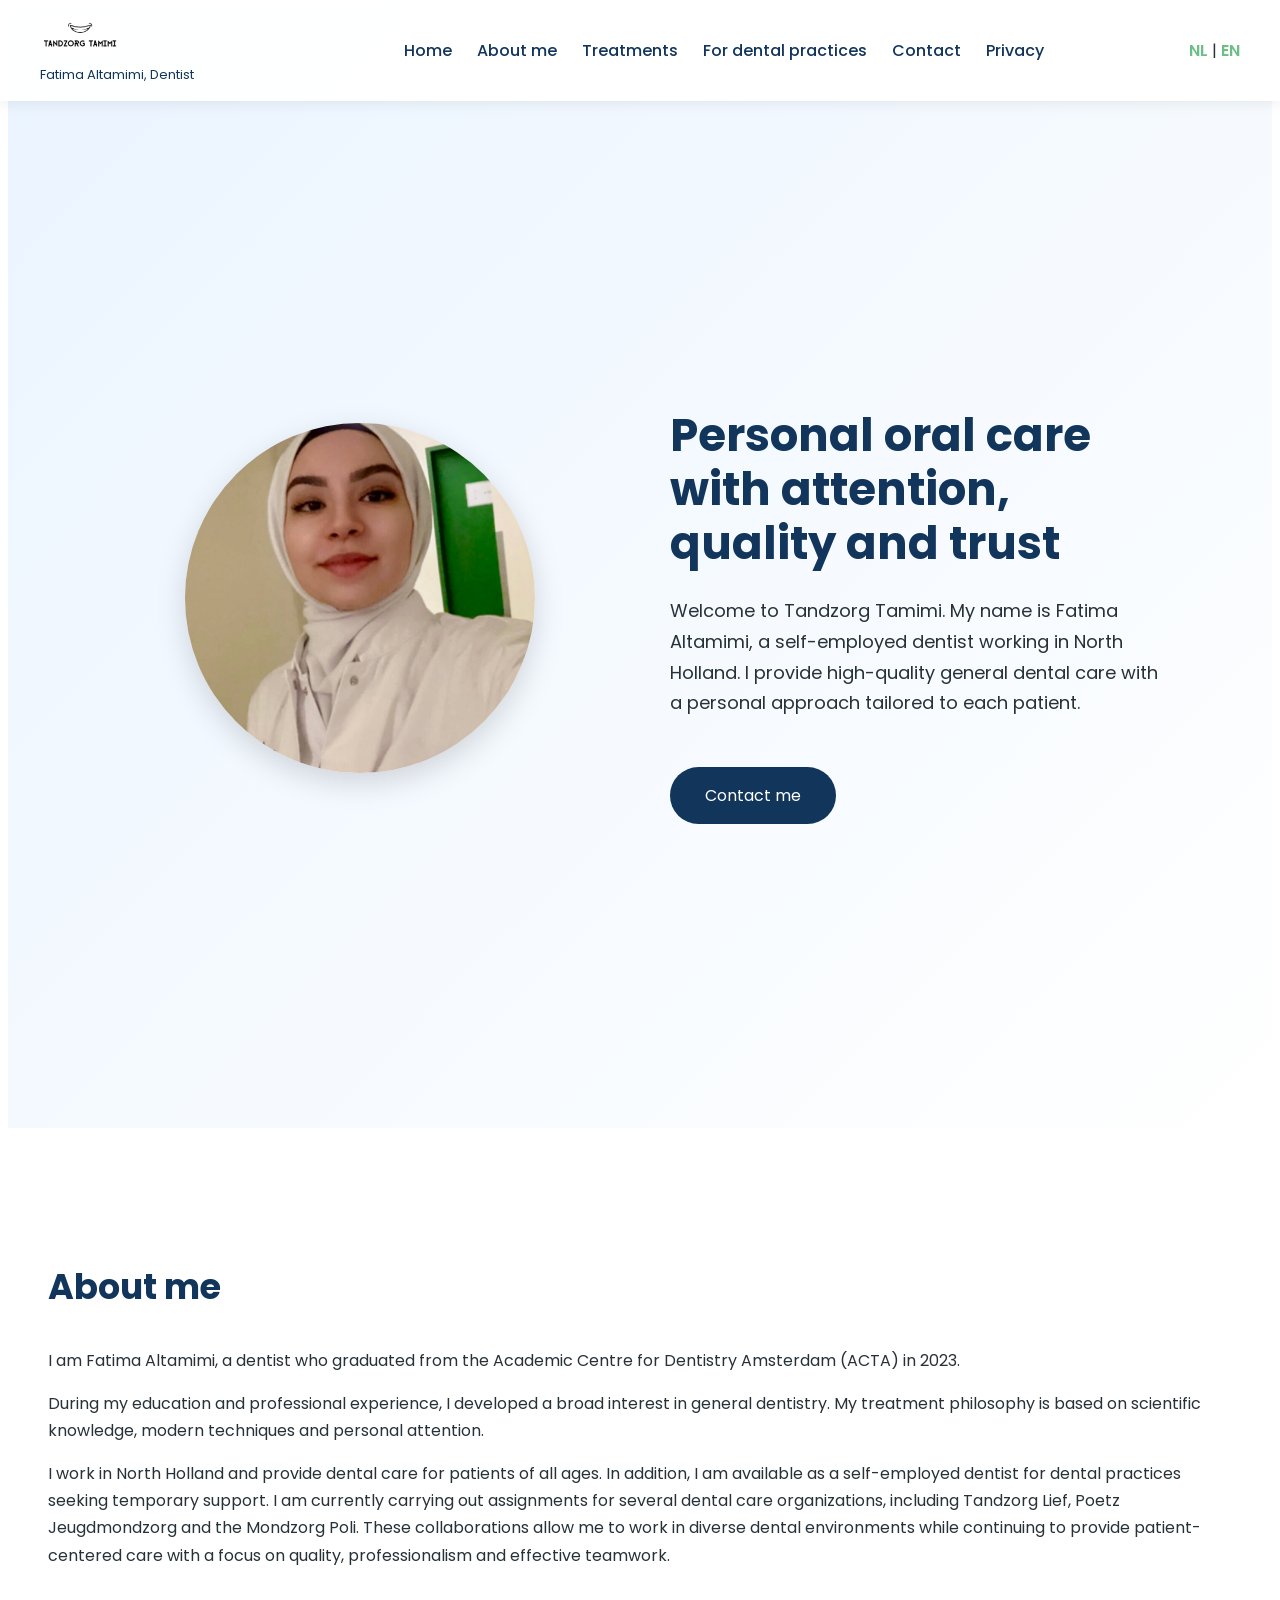
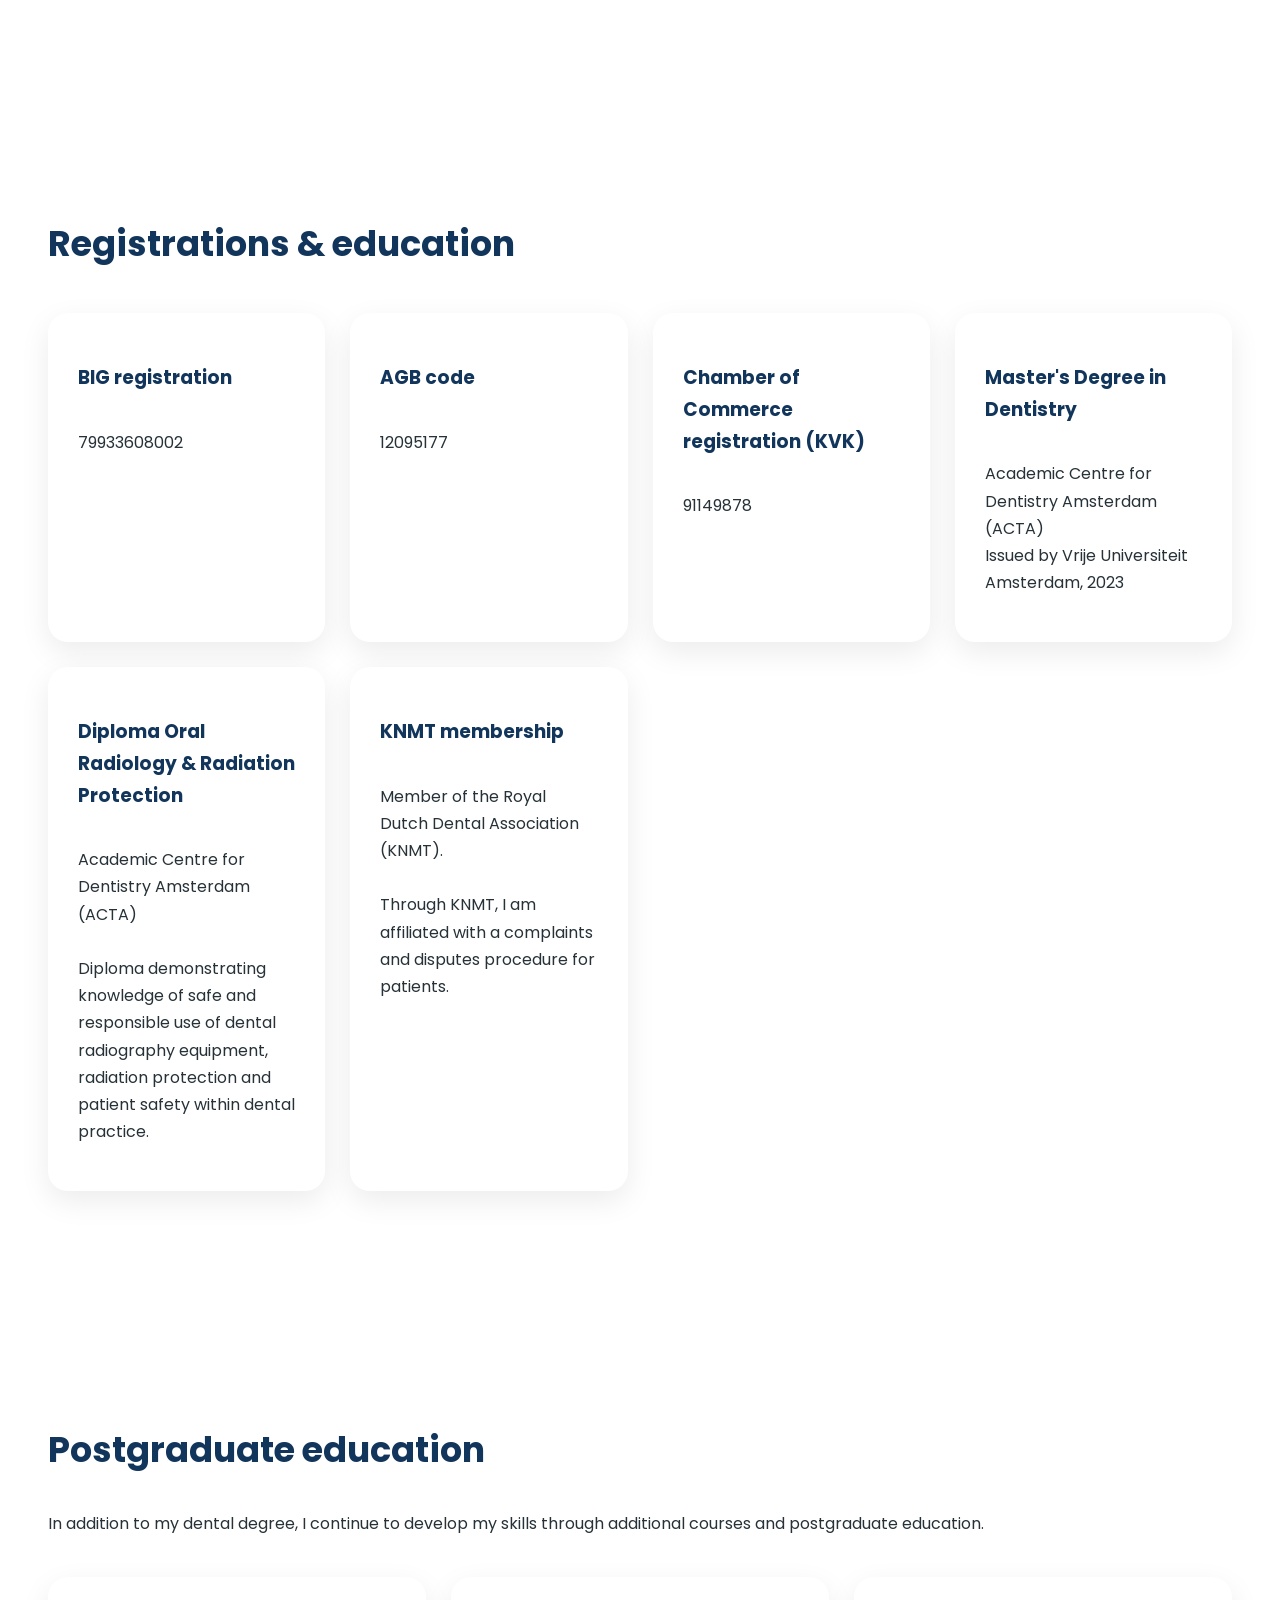
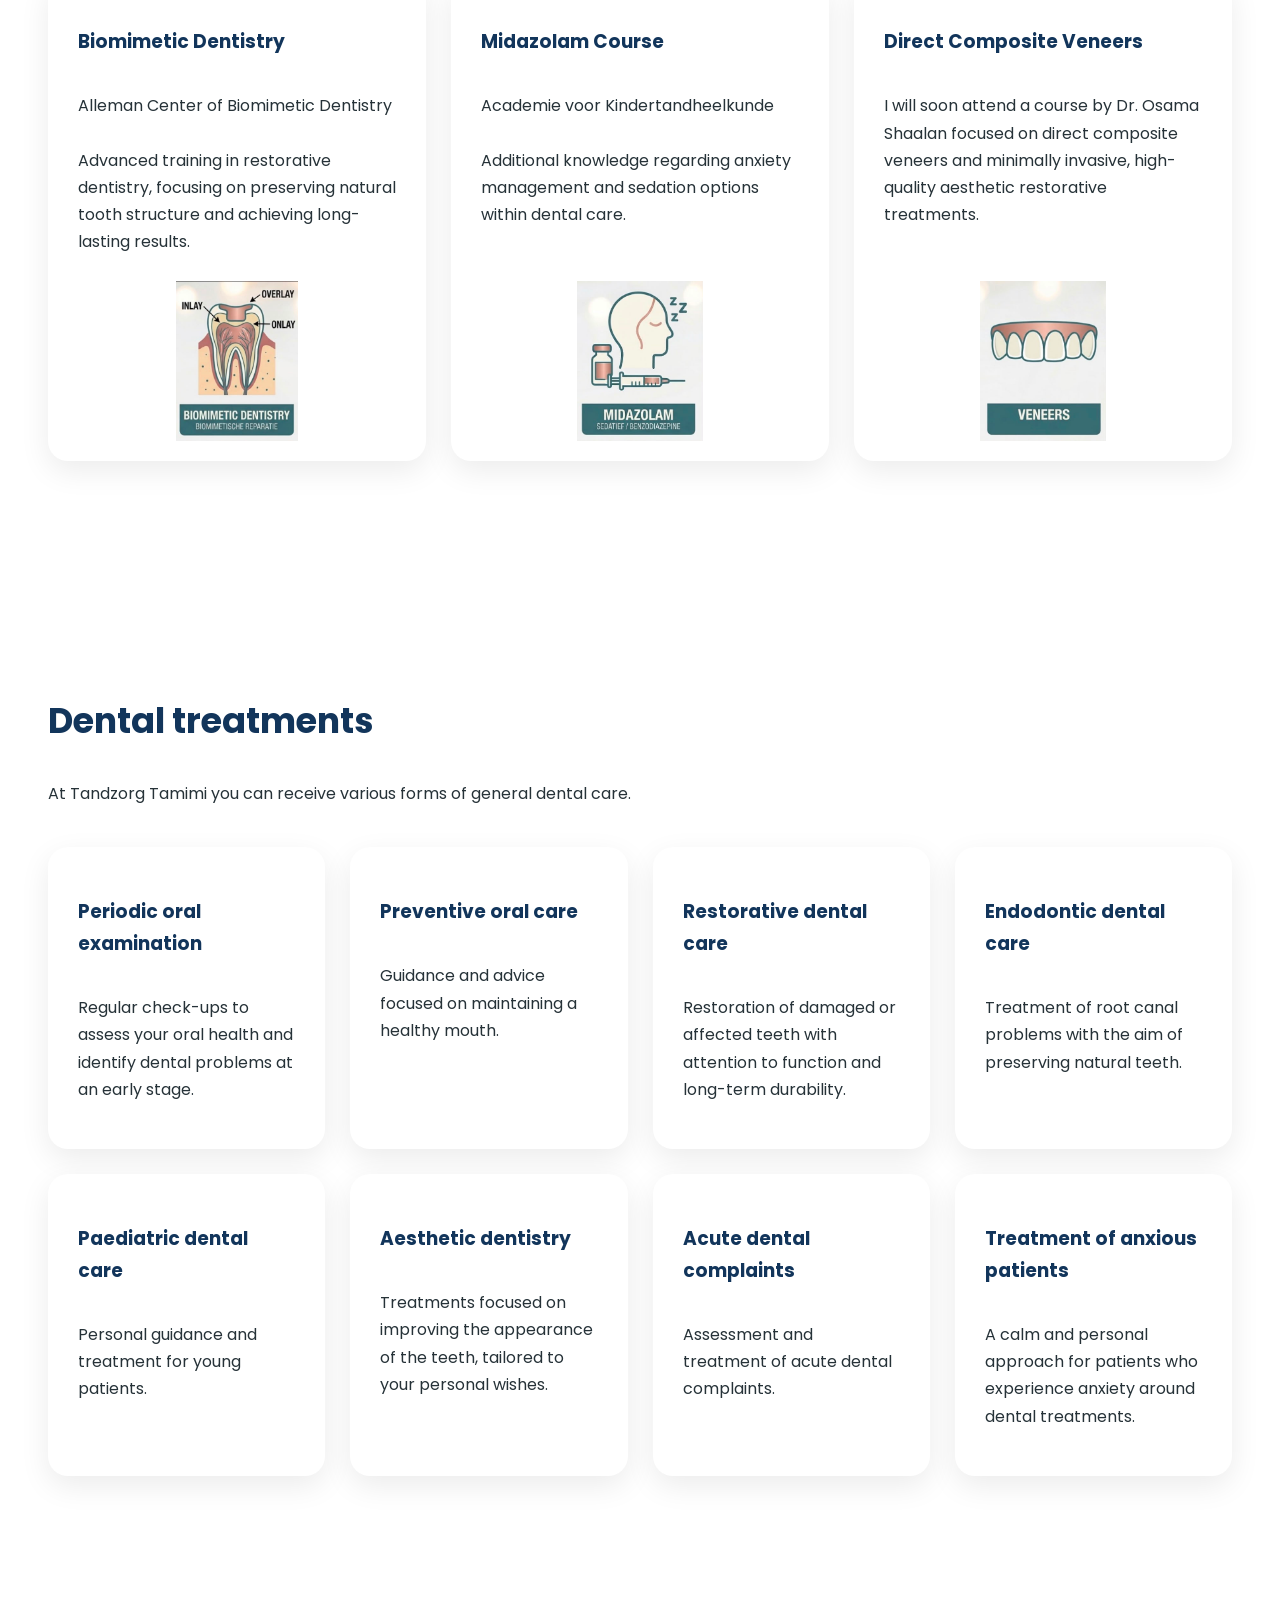
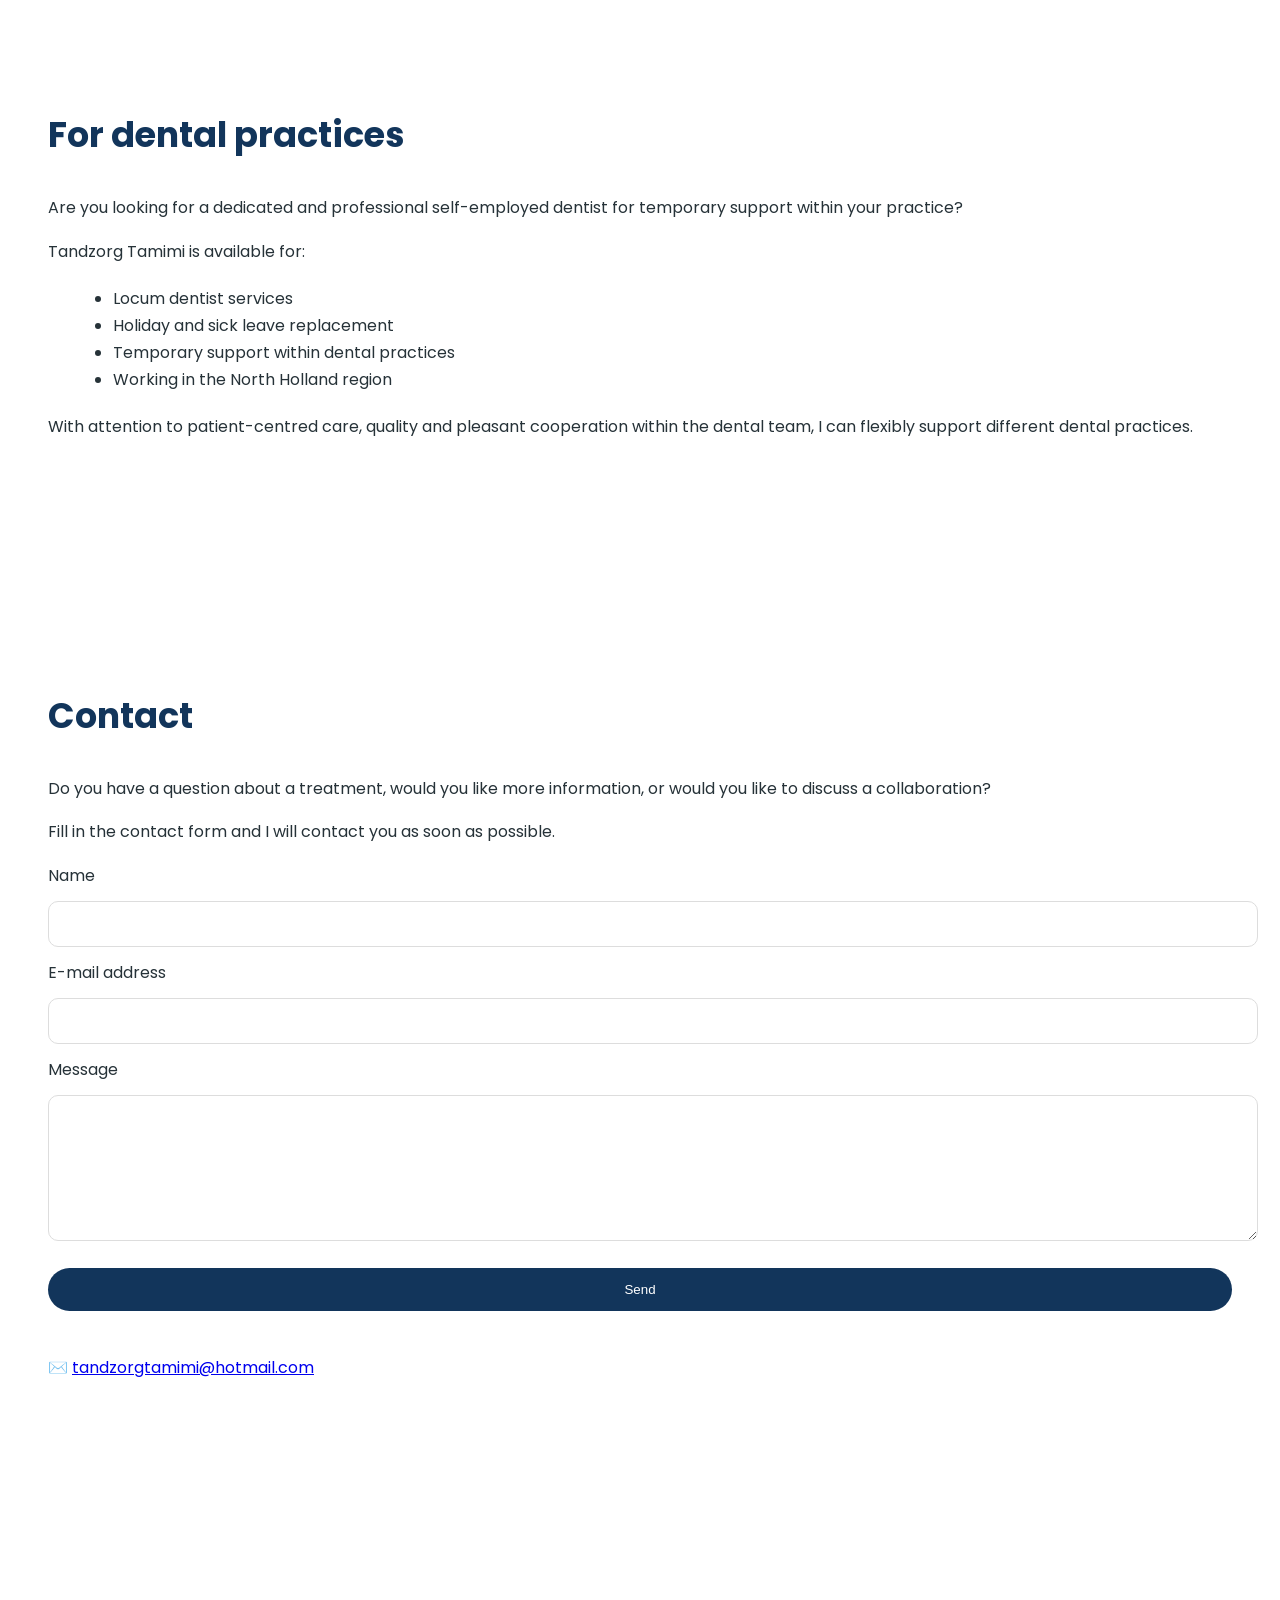
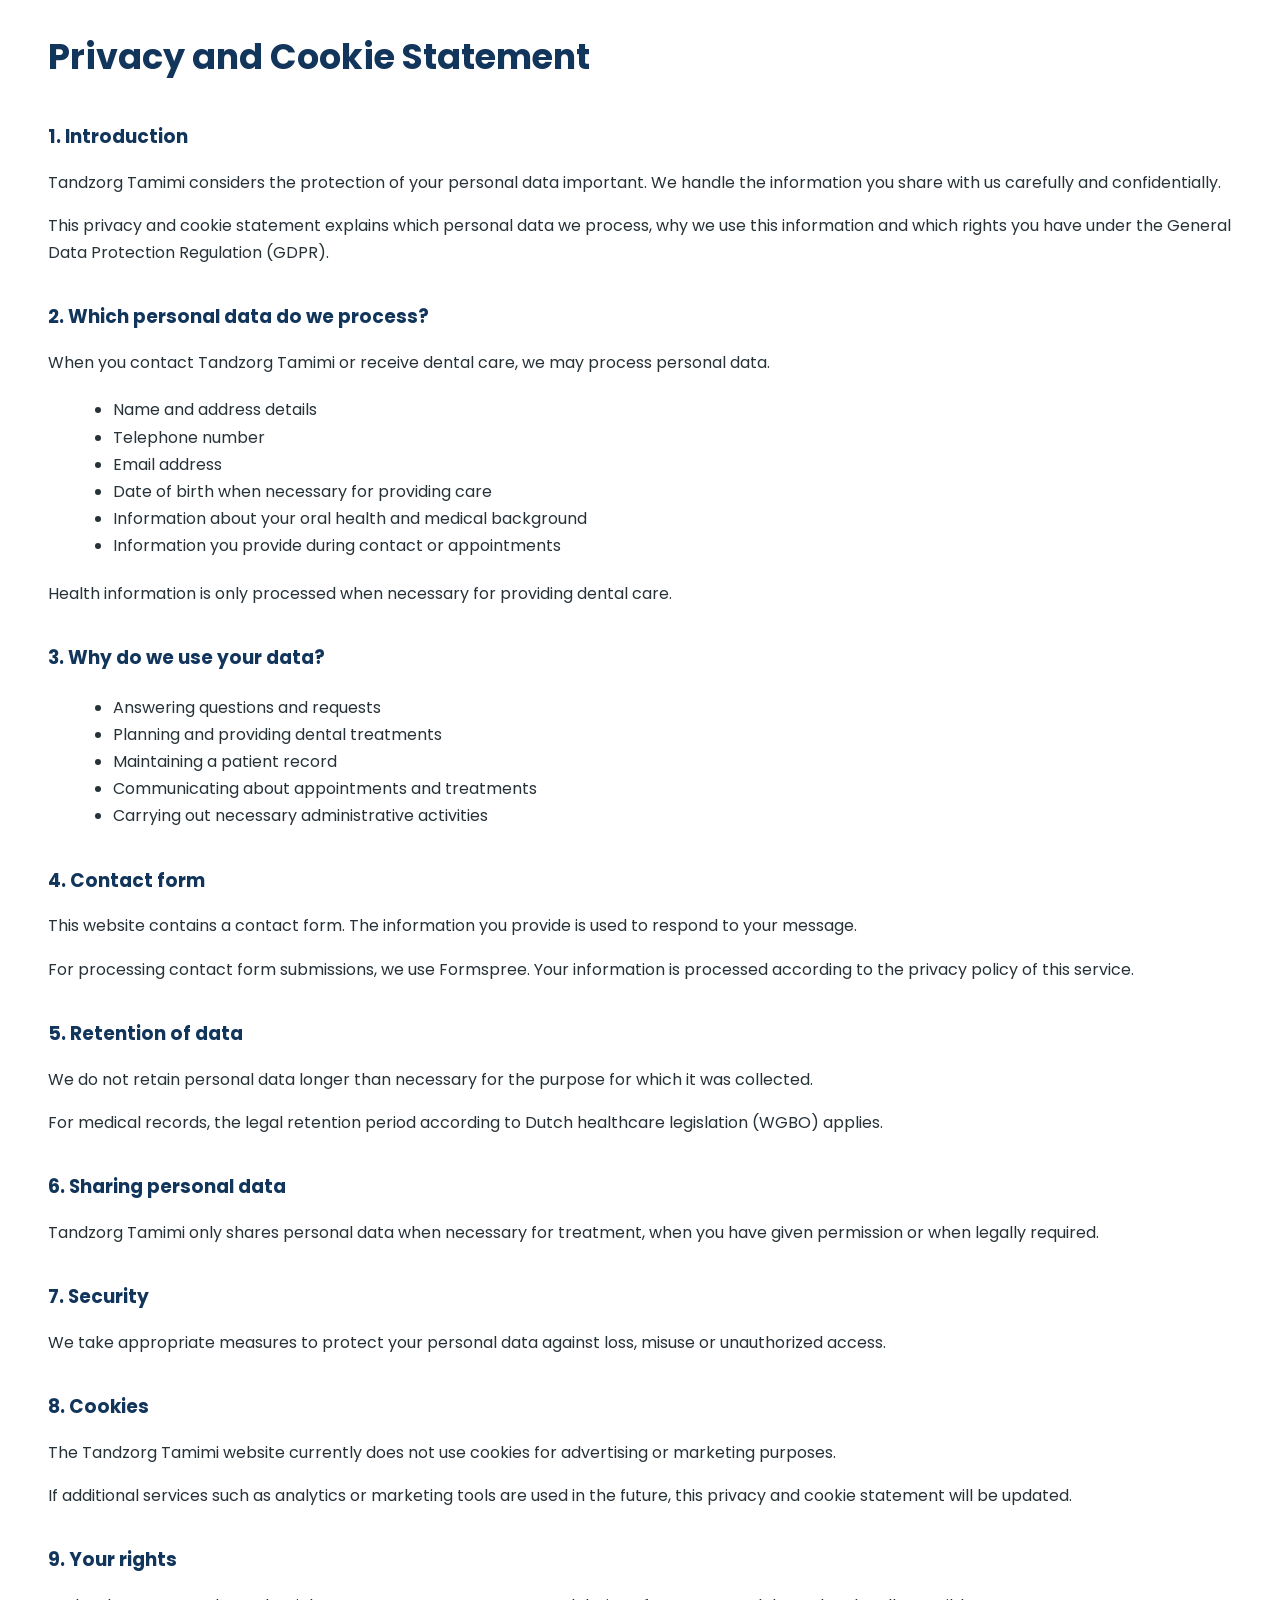
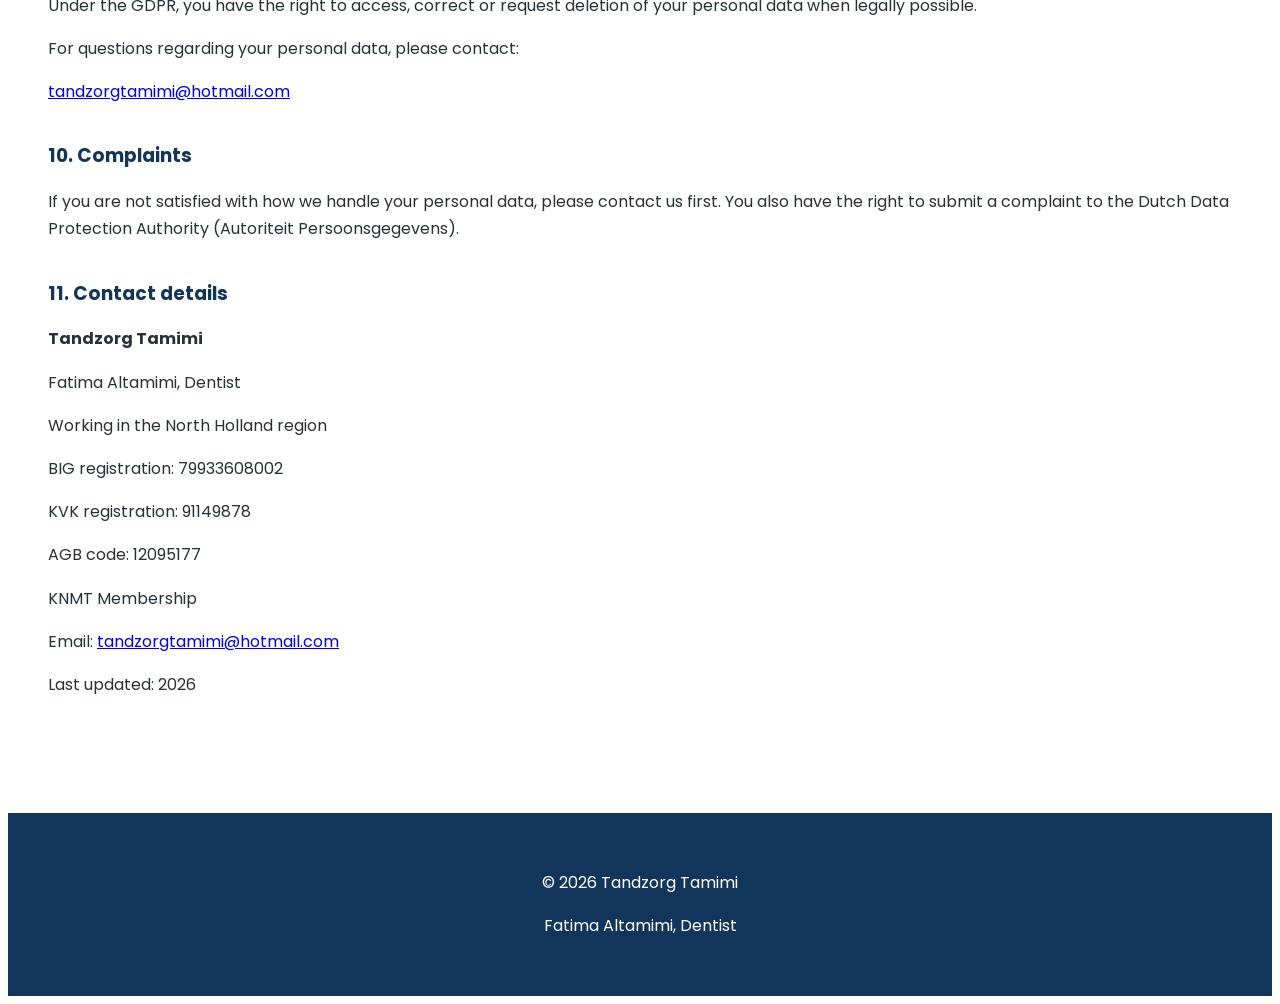
==== english.html @ f1f342ac "Update english.html" ====
<!DOCTYPE html>
<html lang="en">

<head>

<meta charset="UTF-8">

<meta name="viewport" content="width=device-width, initial-scale=1.0">

<title>Tandzorg Tamimi | Fatima Altamimi, Dentist</title>

<meta name="description" content="Tandzorg Tamimi - Fatima Altamimi, dentist in North Holland. Personal dental care and professional support for dental practices.">

<link rel="stylesheet" href="css/style.css">

<link rel="icon" type="image/jpeg" href="images/favicon.jpeg">

<link rel="preconnect" href="https://fonts.googleapis.com">

<link rel="preconnect" href="https://fonts.gstatic.com" crossorigin>

<link href="https://fonts.googleapis.com/css2?family=Poppins:wght@300;400;500;600;700&display=swap" rel="stylesheet">

</head>


<body>


<header>

<nav>

<div class="logo">

<img src="images/favicon.jpeg" alt="Tandzorg Tamimi logo" class="header-logo">

<br>

<span>Fatima Altamimi, Dentist</span>

</div>


<button class="menu-toggle" aria-label="Open menu">
☰
</button>


<ul class="nav-menu">

<li><a href="#home">Home</a></li>

<li><a href="#about">About me</a></li>

<li><a href="#treatments">Treatments</a></li>

<li><a href="#practices">For dental practices</a></li>

<li><a href="#contact">Contact</a></li>

<li><a href="#privacy">Privacy</a></li>

<li class="language-mobile">
<a href="index.html">NL</a> |
<a href="english.html">EN</a>
</li>

</ul>


<div class="language">

<a href="index.html">NL</a> |
<a href="english.html">EN</a>

</div>

</nav>

</header>





<section class="hero" id="home">


<div class="hero-image">

<img src="images/portret.jpg" alt="Fatima Altamimi, dentist" class="profile-photo">

</div>



<div class="hero-text">


<h1>

Personal oral care with attention, quality and trust

</h1>


<p>

Welcome to Tandzorg Tamimi.

My name is Fatima Altamimi, a self-employed dentist working in North Holland.

I provide high-quality general dental care with a personal approach tailored to each patient.

</p>


<a href="#contact" class="button">

Contact me

</a>


</div>


</section>





<section id="about">


<h2>

About me

</h2>


<p>

I am Fatima Altamimi, a dentist who graduated from the Academic Centre for Dentistry Amsterdam (ACTA) in 2023.

</p>


<p>

During my education and professional experience, I developed a broad interest in general dentistry.

My treatment philosophy is based on scientific knowledge, modern techniques and personal attention.

</p>


<p>

I work in North Holland and provide dental care for patients of all ages.

In addition, I am available as a self-employed dentist for dental practices seeking temporary support. I am currently carrying out assignments for several dental care organizations, including Tandzorg Lief, Poetz Jeugdmondzorg and the Mondzorg Poli. These collaborations allow me to work in diverse dental environments while continuing to provide patient-centered care with a focus on quality, professionalism and effective teamwork.

</p>


</section>





<section id="registrations">


<h2>

Registrations & education

</h2>


<div class="cards">


<div class="card">

<h3>
BIG registration
</h3>

<p>
79933608002
</p>

</div>


<div class="card">

<h3>
AGB code
</h3>

<p>
12095177
</p>

</div>


<div class="card">

<h3>
Chamber of Commerce registration (KVK)
</h3>

<p>
91149878
</p>

</div>


<div class="card">

<h3>
Master's Degree in Dentistry
</h3>

<p>

Academic Centre for Dentistry Amsterdam (ACTA)

<br>

Issued by Vrije Universiteit Amsterdam, 2023

</p>

</div>


<div class="card">

<h3>
Diploma Oral Radiology & Radiation Protection
</h3>

<p>

Academic Centre for Dentistry Amsterdam (ACTA)

<br><br>

Diploma demonstrating knowledge of safe and responsible use of dental radiography equipment, radiation protection and patient safety within dental practice.

</p>

</div>


<div class="card">

<h3>
KNMT membership
</h3>

<p>

Member of the Royal Dutch Dental Association (KNMT).

<br><br>

Through KNMT, I am affiliated with a complaints and disputes procedure for patients.

</p>

</div>


</div>


</section><section id="postgraduate">

<h2>
Postgraduate education
</h2>


<p>
In addition to my dental degree, I continue to develop my skills through additional courses and postgraduate education.
</p>


<div class="cards">



<div class="card">

<h3>
Biomimetic Dentistry
</h3>

<p>
Alleman Center of Biomimetic Dentistry

<br><br>

Advanced training in restorative dentistry, focusing on preserving natural tooth structure and achieving long-lasting results.
</p>

<img src="images/biomimetic.jpg" class="education-icon" alt="Biomimetic Dentistry">

</div>


<div class="card">

<h3>
Midazolam Course
</h3>

<p>
Academie voor Kindertandheelkunde

<br><br>

Additional knowledge regarding anxiety management and sedation options within dental care.
</p>

<img src="images/midazolam.jpg" class="education-icon" alt="Midazolam course">

</div>



<div class="card">

<h3>
Direct Composite Veneers
</h3>

<p>
I will soon attend a course by Dr. Osama Shaalan focused on direct composite veneers and minimally invasive, high-quality aesthetic restorative treatments.
</p>

<img src="images/veneers.jpg" class="education-icon" alt="Direct Composite Veneers">

</div>

</div>


</section>







<section id="treatments">


<h2>
Dental treatments
</h2>


<p>
At Tandzorg Tamimi you can receive various forms of general dental care.
</p>



<div class="cards">


<div class="card">

<h3>
Periodic oral examination
</h3>

<p>
Regular check-ups to assess your oral health and identify dental problems at an early stage.
</p>

</div>



<div class="card">

<h3>
Preventive oral care
</h3>

<p>
Guidance and advice focused on maintaining a healthy mouth.
</p>

</div>



<div class="card">

<h3>
Restorative dental care
</h3>

<p>
Restoration of damaged or affected teeth with attention to function and long-term durability.
</p>

</div>



<div class="card">

<h3>
Endodontic dental care
</h3>

<p>
Treatment of root canal problems with the aim of preserving natural teeth.
</p>

</div>



<div class="card">

<h3>
Paediatric dental care
</h3>

<p>
Personal guidance and treatment for young patients.
</p>

</div>



<div class="card">

<h3>
Aesthetic dentistry
</h3>

<p>
Treatments focused on improving the appearance of the teeth, tailored to your personal wishes.
</p>

</div>



<div class="card">

<h3>
Acute dental complaints
</h3>

<p>
Assessment and treatment of acute dental complaints.
</p>

</div>



<div class="card">

<h3>
Treatment of anxious patients
</h3>

<p>
A calm and personal approach for patients who experience anxiety around dental treatments.
</p>

</div>


</div>


</section>







<section id="practices">


<h2>
For dental practices
</h2>


<p>
Are you looking for a dedicated and professional self-employed dentist for temporary support within your practice?
</p>


<p>
Tandzorg Tamimi is available for:
</p>


<ul>

<li>Locum dentist services</li>

<li>Holiday and sick leave replacement</li>

<li>Temporary support within dental practices</li>

<li>Working in the North Holland region</li>

</ul>


<p>
With attention to patient-centred care, quality and pleasant cooperation within the dental team, I can flexibly support different dental practices.
</p>


</section><section id="contact">

<h2>
Contact
</h2>


<p>
Do you have a question about a treatment, would you like more information, or would you like to discuss a collaboration?
</p>


<p>
Fill in the contact form and I will contact you as soon as possible.
</p>


<div class="contact-box">


<form action="https://formspree.io/f/xgogjpro" method="POST">


<label>
Name
</label>

<input type="text" name="name" required>


<label>
E-mail address
</label>

<input type="email" name="email" required>


<label>
Message
</label>

<textarea name="message" rows="6" required></textarea>


<button type="submit">
Send
</button>


</form>


<br>


<p>
✉️
<a href="mailto:tandzorgtamimi@hotmail.com">
tandzorgtamimi@hotmail.com
</a>
</p>


</div>

</section>





<section id="privacy">

<h2>
Privacy and Cookie Statement
</h2>


<h3>
1. Introduction
</h3>

<p>
Tandzorg Tamimi considers the protection of your personal data important. We handle the information you share with us carefully and confidentially.
</p>


<p>
This privacy and cookie statement explains which personal data we process, why we use this information and which rights you have under the General Data Protection Regulation (GDPR).
</p>



<h3>
2. Which personal data do we process?
</h3>


<p>
When you contact Tandzorg Tamimi or receive dental care, we may process personal data.
</p>


<ul>

<li>Name and address details</li>

<li>Telephone number</li>

<li>Email address</li>

<li>Date of birth when necessary for providing care</li>

<li>Information about your oral health and medical background</li>

<li>Information you provide during contact or appointments</li>

</ul>


<p>
Health information is only processed when necessary for providing dental care.
</p>




<h3>
3. Why do we use your data?
</h3>


<ul>

<li>Answering questions and requests</li>

<li>Planning and providing dental treatments</li>

<li>Maintaining a patient record</li>

<li>Communicating about appointments and treatments</li>

<li>Carrying out necessary administrative activities</li>

</ul>




<h3>
4. Contact form
</h3>


<p>
This website contains a contact form. The information you provide is used to respond to your message.
</p>


<p>
For processing contact form submissions, we use Formspree. Your information is processed according to the privacy policy of this service.
</p>




<h3>
5. Retention of data
</h3>


<p>
We do not retain personal data longer than necessary for the purpose for which it was collected.
</p>


<p>
For medical records, the legal retention period according to Dutch healthcare legislation (WGBO) applies.
</p>




<h3>
6. Sharing personal data
</h3>


<p>
Tandzorg Tamimi only shares personal data when necessary for treatment, when you have given permission or when legally required.
</p>




<h3>
7. Security
</h3>


<p>
We take appropriate measures to protect your personal data against loss, misuse or unauthorized access.
</p>




<h3>
8. Cookies
</h3>


<p>
The Tandzorg Tamimi website currently does not use cookies for advertising or marketing purposes.
</p>


<p>
If additional services such as analytics or marketing tools are used in the future, this privacy and cookie statement will be updated.
</p>




<h3>
9. Your rights
</h3>


<p>
Under the GDPR, you have the right to access, correct or request deletion of your personal data when legally possible.
</p>


<p>
For questions regarding your personal data, please contact:
</p>


<p>
<a href="mailto:tandzorgtamimi@hotmail.com">
tandzorgtamimi@hotmail.com
</a>
</p>




<h3>
10. Complaints
</h3>


<p>
If you are not satisfied with how we handle your personal data, please contact us first. You also have the right to submit a complaint to the Dutch Data Protection Authority (Autoriteit Persoonsgegevens).
</p>




<h3>
11. Contact details
</h3>


<p>
<strong>Tandzorg Tamimi</strong>
</p>


<p>
Fatima Altamimi, Dentist
</p>


<p>
Working in the North Holland region
</p>


<p>
BIG registration: 79933608002
</p>


<p>
KVK registration: 91149878
</p>


<p>
AGB code: 12095177
</p>


<p>
KNMT Membership
</p>


<p>
Email:
<a href="mailto:tandzorgtamimi@hotmail.com">
tandzorgtamimi@hotmail.com
</a>
</p>


<p>
Last updated: 2026
</p>


</section>





<footer>


<p>
© 2026 Tandzorg Tamimi
</p>


<p>
Fatima Altamimi, Dentist
</p>


</footer>





<script src="js/script.js"></script>


</body>

</html>
---- css/style.css ----
```css
* {
    margin: 0;
    padding: 0;
    box-sizing: border-box;
}

html {
    scroll-behavior: smooth;
}

body {
    font-family: 'Poppins', sans-serif;
    color: #263238;
    line-height: 1.7;
    background: white;
}


/* ================= HEADER ================= */

header {
    position: fixed;
    width: 100%;
    top: 0;
    left: 0;
    z-index: 1000;
    background: rgba(255,255,255,0.95);
    box-shadow: 0 2px 15px rgba(0,0,0,0.08);
    transition: transform 0.3s ease;
}

header.hide {
    transform: translateY(-100%);
}


nav {
    max-width:1200px;
    margin:auto;
    padding:15px 30px;
    display:flex;
    align-items:center;
    justify-content:space-between;
}


.logo {
    color:#12355B;
    font-size:22px;
    font-weight:700;
}


.logo span {
    display:block;
    font-size:13px;
    font-weight:400;
}


.header-logo {
    width:80px;
    height:auto;
}


/* ================= MENU ================= */

.nav-menu {
    display:flex;
    list-style:none;
    gap:25px;
}


.nav-menu a,
.language a {
    text-decoration:none;
    color:#12355B;
    font-weight:500;
}


.language a {
    color:#6CBF84;
    font-weight:600;
}


.menu-toggle {
    display:none;
    background:none;
    border:none;
    font-size:30px;
    color:#12355B;
    cursor:pointer;
}


.language-mobile {
    display:none;
}



/* ================= HERO ================= */

.hero {
    min-height:100vh;
    padding:140px 8% 80px;
    display:flex;
    align-items:center;
    gap:60px;
    background:linear-gradient(135deg,#EAF4FF,#ffffff);
}


.hero-text {
    flex:1;
}


.hero-text h1 {
    font-size:45px;
    line-height:1.2;
    color:#12355B;
    margin-bottom:25px;
}


.hero-text p {
    font-size:18px;
}


.hero-image {
    flex:1;
    display:flex;
    justify-content:center;
}


.profile-photo {
    width:350px;
    height:350px;
    object-fit:cover;
    object-position:center 25%;
    border-radius:50%;
    box-shadow:0 10px 30px rgba(0,0,0,0.15);
}



/* ================= BUTTON ================= */

.button {
    display:inline-block;
    margin-top:30px;
    padding:15px 35px;
    background:#12355B;
    color:white;
    border-radius:30px;
    text-decoration:none;
}


.button:hover {
    background:#6CBF84;
}



/* ================= SECTIONS ================= */

section {
    max-width:1200px;
    margin:auto;
    padding:100px 40px;
}


h2 {
    font-size:35px;
    color:#12355B;
    margin-bottom:30px;
}


h3 {
    color:#12355B;
}



/* ================= CARDS ================= */

.cards {
    display:grid;
    grid-template-columns:repeat(auto-fit,minmax(250px,1fr));
    gap:25px;
    margin-top:40px;
}


.card {
    background:white;
    padding:30px;
    border-radius:20px;
    box-shadow:0 10px 30px rgba(0,0,0,0.08);
    display:flex;
    flex-direction:column;
}



/* ================= ICONEN ================= */

.card img.education-icon {
    margin-top:auto;
    width:160px !important;
    height:160px !important;
    max-width:none !important;
    max-height:none !important;
    object-fit:contain;
    display:block;
    margin-left:auto;
    margin-right:auto;
    transform:translateY(10px);
}



/* ================= LISTS ================= */

ul {
    margin:20px 0 20px 25px;
}
```
```css
/* ================= CONTACT ================= */

.contact-box {
    background:#EAF4FF;
    padding:35px;
    border-radius:20px;
    max-width:600px;
}


.contact-box form {
    display:flex;
    flex-direction:column;
    gap:12px;
}


.contact-box input,
.contact-box textarea {
    width:100%;
    padding:12px;
    border:1px solid #ddd;
    border-radius:10px;
    font-family:'Poppins',sans-serif;
}


.contact-box button {
    margin-top:15px;
    padding:14px 30px;
    background:#12355B;
    color:white;
    border:none;
    border-radius:30px;
    cursor:pointer;
}


.contact-box button:hover {
    background:#6CBF84;
}



/* ================= PRIVACY ================= */

#privacy h3 {
    margin-top:35px;
    margin-bottom:15px;
}


#privacy p {
    margin-bottom:15px;
}



/* ================= FOOTER ================= */

footer {
    background:#12355B;
    color:white;
    text-align:center;
    padding:40px;
}



/* ================= MOBIEL ================= */

@media(max-width:900px) {


    nav {
        padding:15px 20px;
    }


    .menu-toggle {
        display:block;
    }


    .nav-menu {

        display:none;
        position:absolute;
        top:75px;
        left:0;
        width:100%;
        background:white;
        flex-direction:column;
        text-align:center;
        padding:25px 0;
        box-shadow:0 10px 25px rgba(0,0,0,0.1);

    }


    .nav-menu.active {
        display:flex;
    }


    .nav-menu li {
        margin:10px 0;
    }


    .language {
        display:none;
    }


    .language-mobile {
        display:block;
    }



    /* HERO */

    .hero {

        min-height:auto;
        padding:120px 25px 70px;
        flex-direction:column-reverse;
        text-align:center;

    }


    .hero-text h1 {
        font-size:32px;
    }


    .hero-text p {
        font-size:16px;
    }


    .profile-photo {
        width:240px;
        height:240px;
    }



    /* SECTIONS */

    section {
        padding:70px 25px;
    }


    h2 {
        font-size:28px;
    }



    /* CARDS */

    .cards {
        grid-template-columns:1fr;
    }



    .button {
        width:100%;
        max-width:300px;
    }



    /* ICONEN */

    .card img.education-icon {

        width:120px !important;
        height:120px !important;

    }

}



/* ================= SCROLL ANIMATIES MOBIEL ================= */

@media(max-width:900px) {


    /* Tandheelkundige behandelingen */
    #diensten .card {

        opacity:0;
        transform:translateX(-40px);
        transition:opacity 0.6s ease, transform 0.6s ease;

    }


    #diensten .card.show {

        opacity:1;
        transform:translateX(0);

    }



    /* Registratie */

    #registratie .card {

        opacity:0;
        transform:translateY(40px);
        transition:opacity 0.6s ease, transform 0.6s ease;

    }


    #registratie .card.show {

        opacity:1;
        transform:translateY(0);

    }



    /* Opleiding / Nascholing GEEN animatie */

    #opleiding .card {

        opacity:1;
        transform:none;
        transition:none;

    }



    /* vertraging */

    #diensten .card:nth-child(2),
    #registratie .card:nth-child(2) {

        transition-delay:0.15s;

    }


    #diensten .card:nth-child(3),
    #registratie .card:nth-child(3) {

        transition-delay:0.3s;

    }

}
```/* ================= MOBIELE ANIMATIES ================= */

@media(max-width:900px) {

    /* Tandheelkundige behandelingen */
    #diensten .card {
        opacity: 0;
        transform: translateX(-40px);
        transition: all 0.6s ease;
    }

    #diensten .card.show {
        opacity: 1;
        transform: translateX(0);
    }


    /* Registratie */
    #registratie .card {
        opacity: 0;
        transform: translateY(40px);
        transition: all 0.6s ease;
    }

    #registratie .card.show {
        opacity: 1;
        transform: translateY(0);
    }

}


/* ================= LAPTOP/DESKTOP GEEN ANIMATIES ================= */

@media(min-width:901px) {

    #diensten .card,
    #registratie .card,
    #opleiding .card {
        opacity: 1;
        transform: none;
        transition: none;
    }

}
/* Nascholing altijd zichtbaar */
#opleiding .card {
    opacity: 1;
    transform: none;
    transition: none;
}
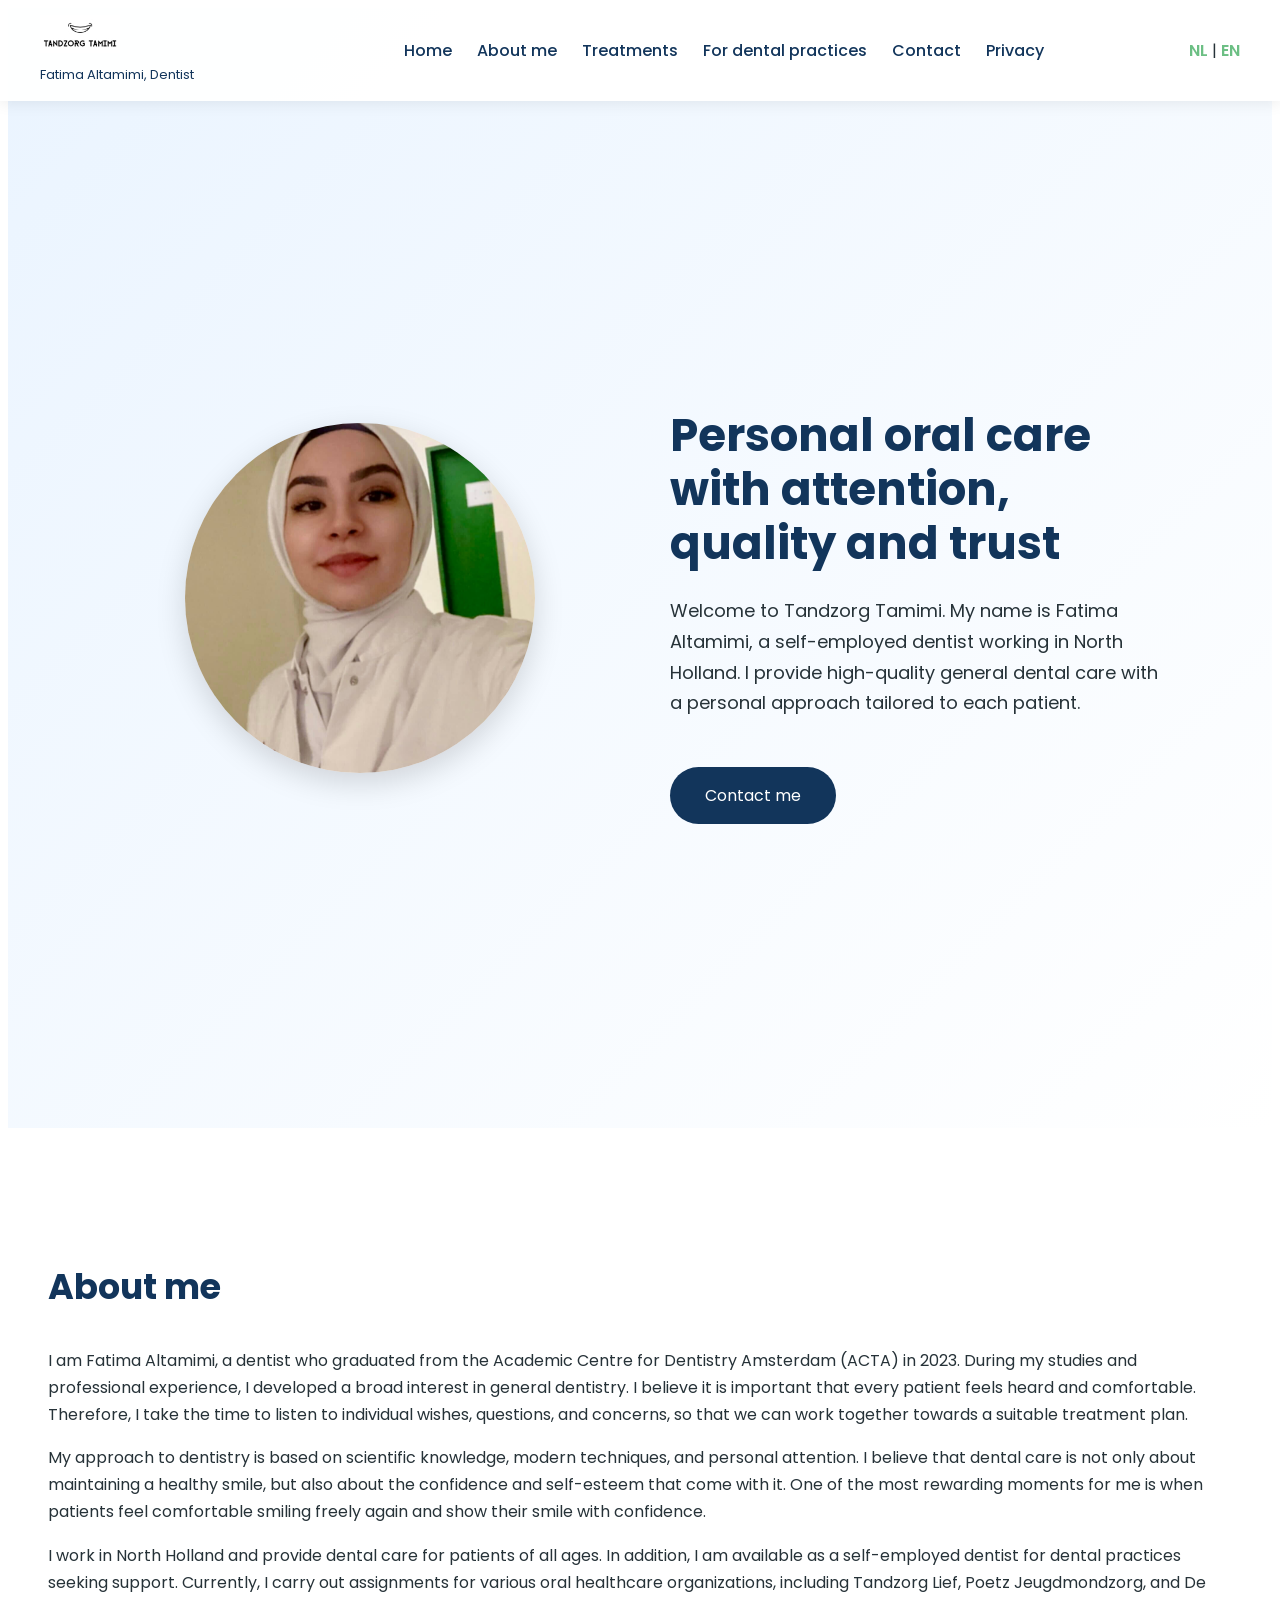
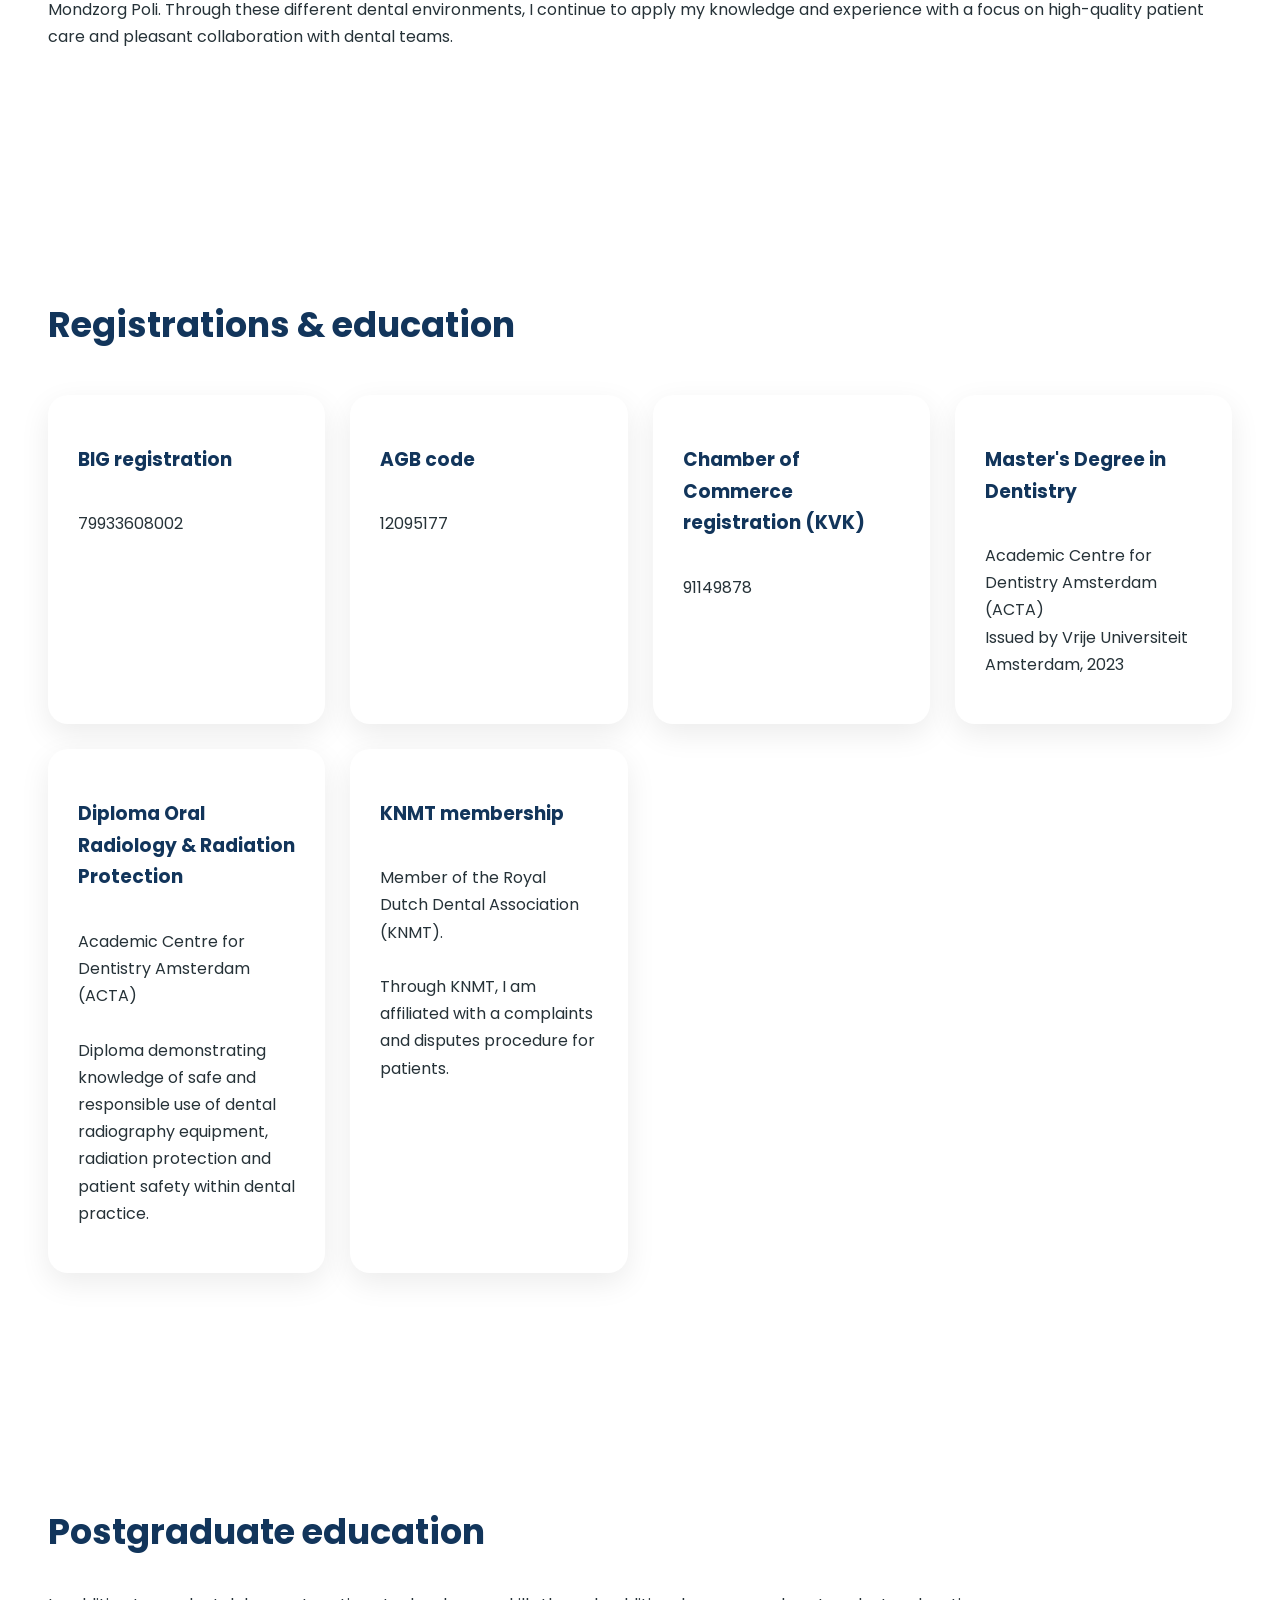
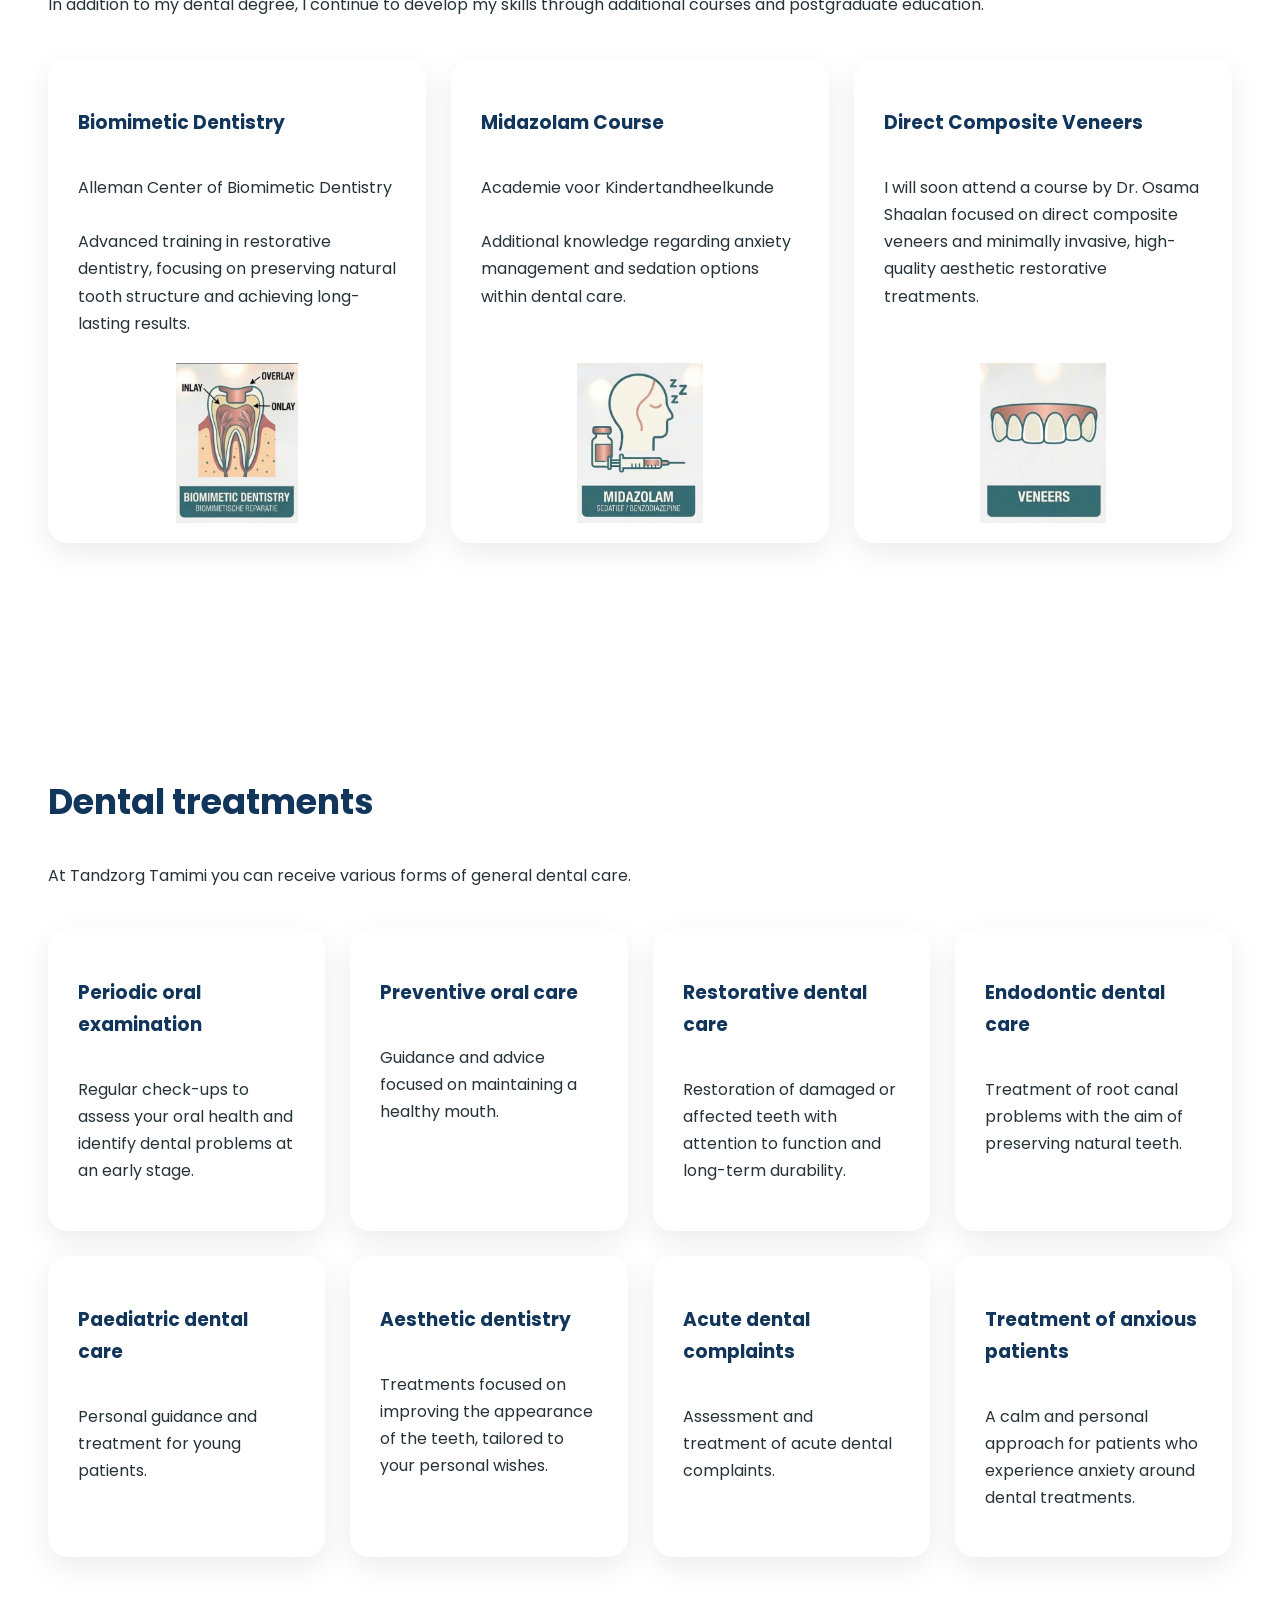
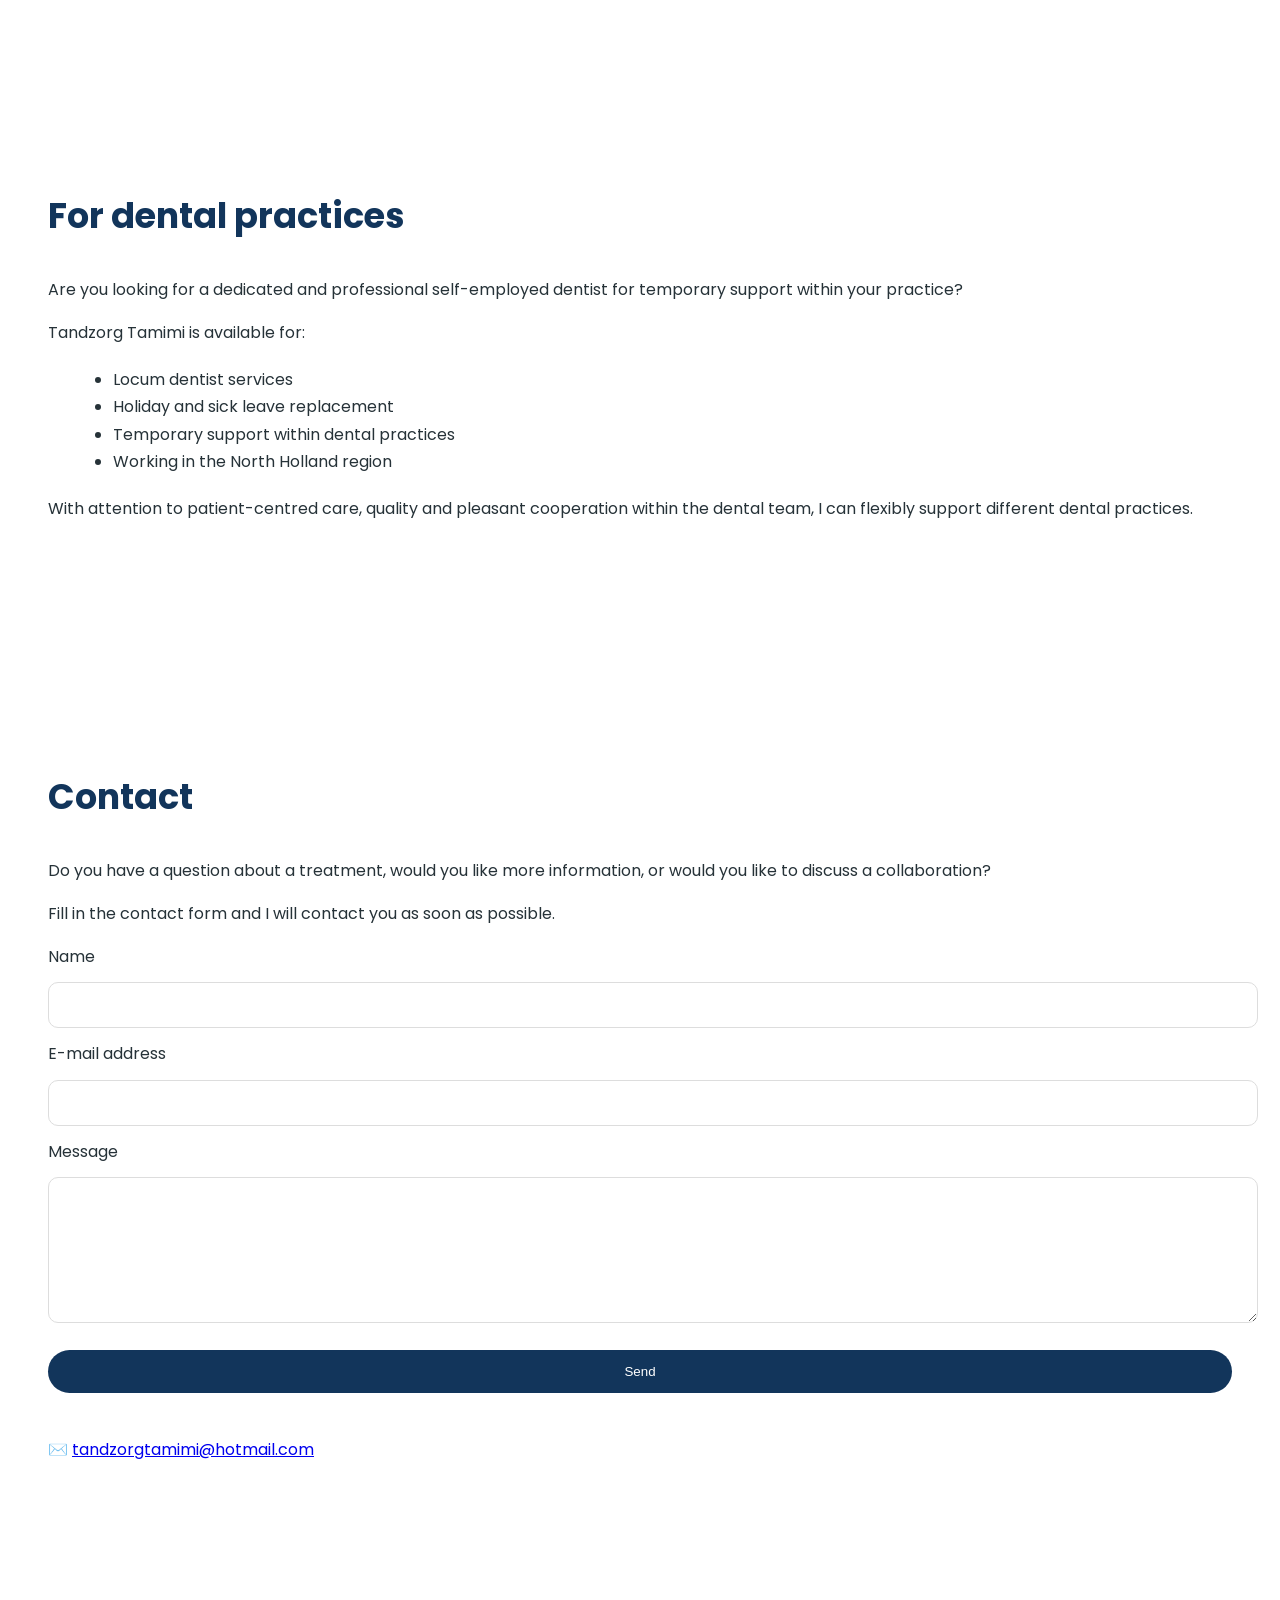
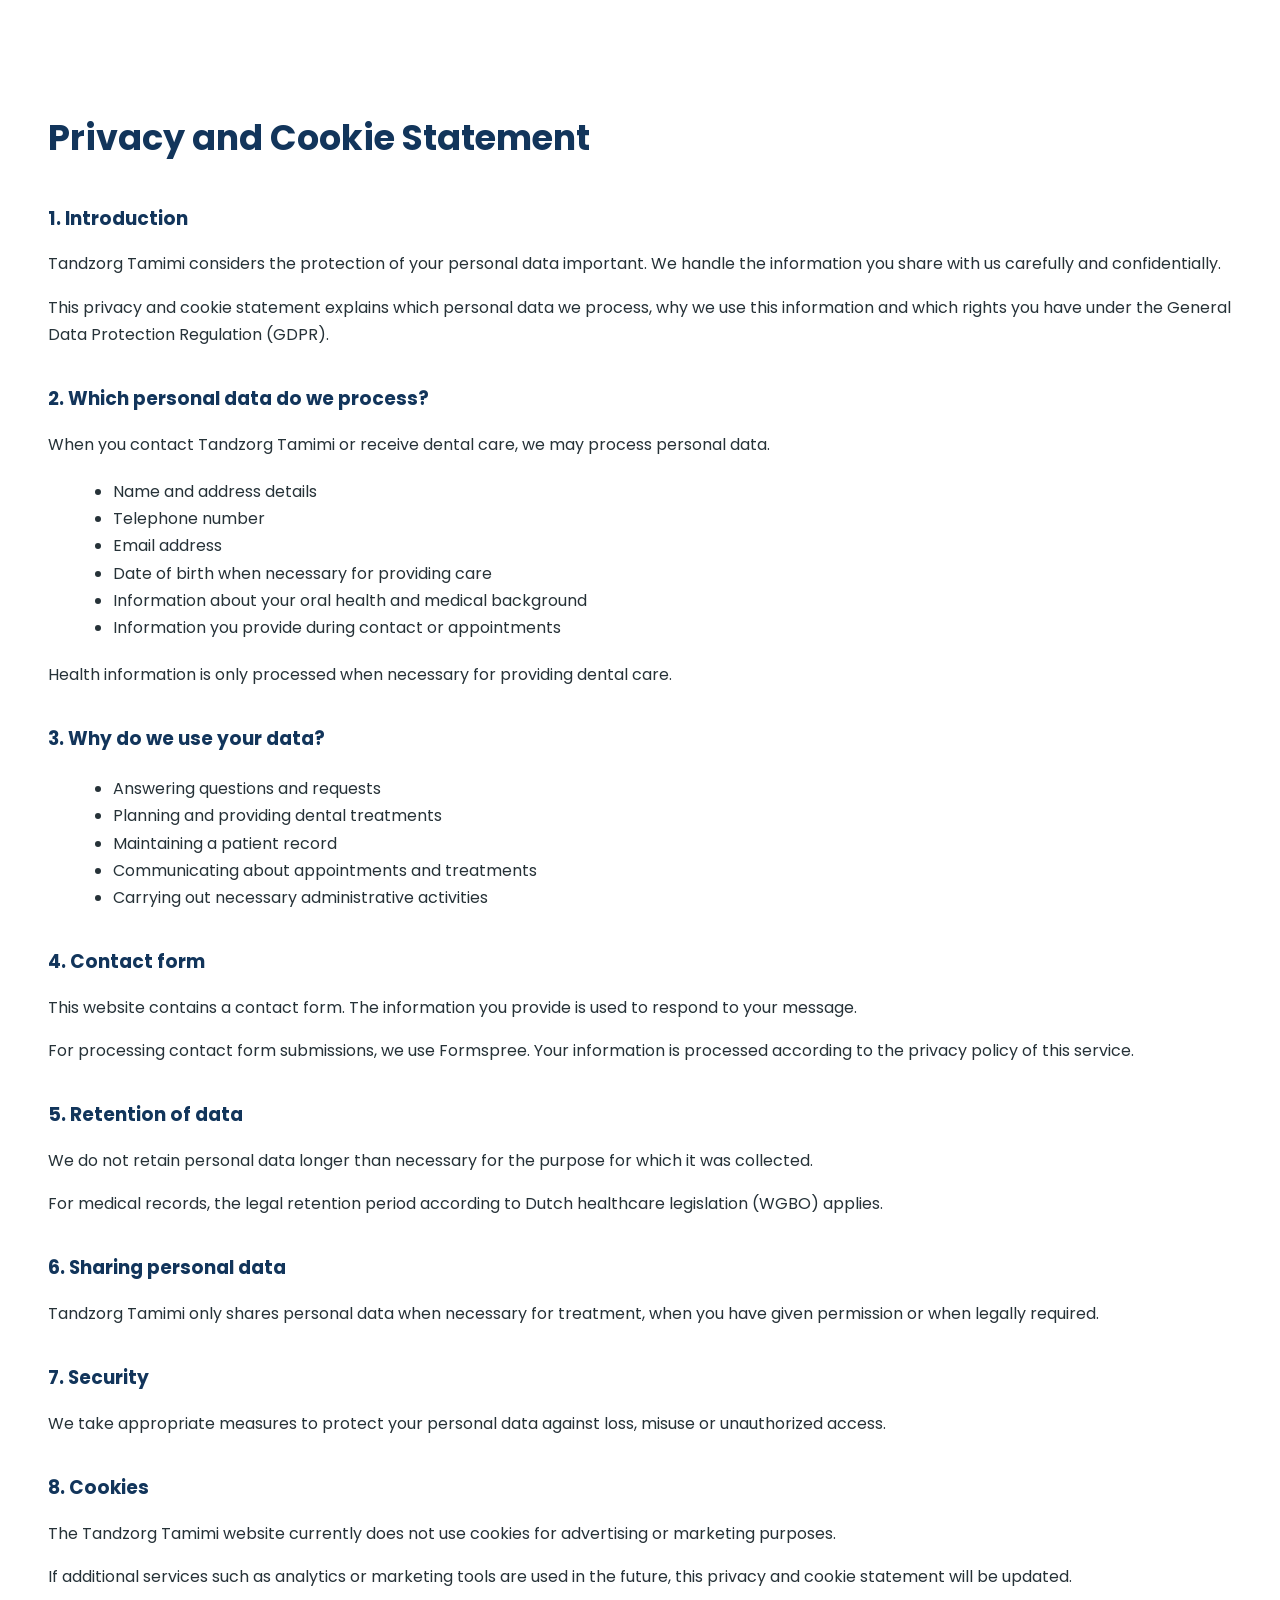
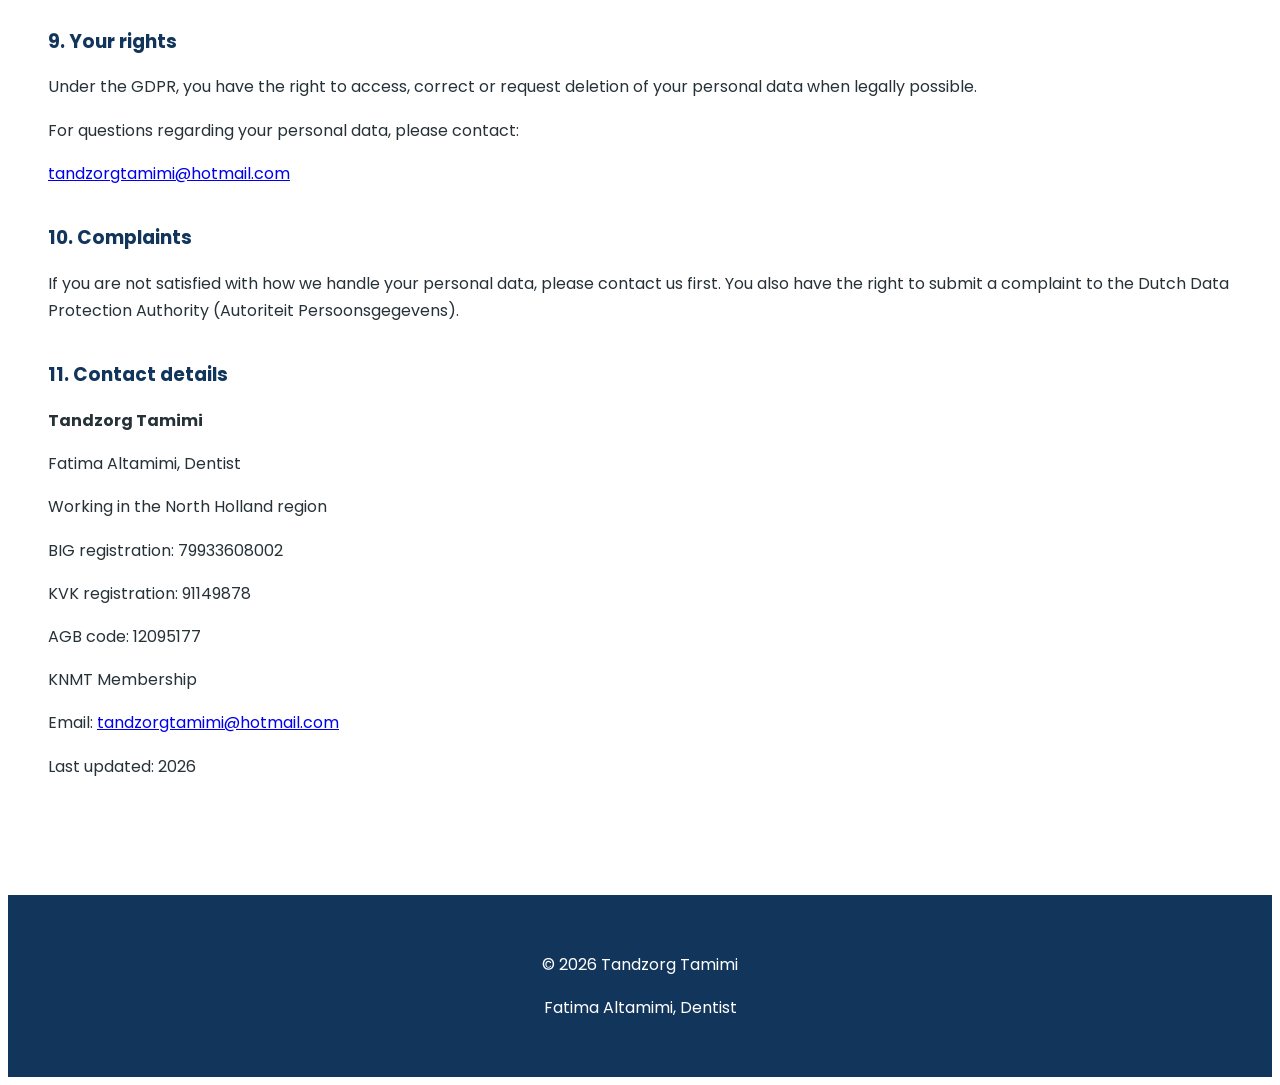
==== commit bcceed2b: "Update english.html" ====
--- a/english.html
+++ b/english.html
@@ -134,41 +134,23 @@
 
 <section id="about">
 
-
 <h2>
-
 About me
-
 </h2>
 
-
-<p>
-
-I am Fatima Altamimi, a dentist who graduated from the Academic Centre for Dentistry Amsterdam (ACTA) in 2023.
-
-</p>
-
-
-<p>
-
-During my education and professional experience, I developed a broad interest in general dentistry.
-
-My treatment philosophy is based on scientific knowledge, modern techniques and personal attention.
-
-</p>
-
-
-<p>
-
-I work in North Holland and provide dental care for patients of all ages.
-
-In addition, I am available as a self-employed dentist for dental practices seeking temporary support. I am currently carrying out assignments for several dental care organizations, including Tandzorg Lief, Poetz Jeugdmondzorg and the Mondzorg Poli. These collaborations allow me to work in diverse dental environments while continuing to provide patient-centered care with a focus on quality, professionalism and effective teamwork.
-
-</p>
-
+<p>
+I am Fatima Altamimi, a dentist who graduated from the Academic Centre for Dentistry Amsterdam (ACTA) in 2023. During my studies and professional experience, I developed a broad interest in general dentistry. I believe it is important that every patient feels heard and comfortable. Therefore, I take the time to listen to individual wishes, questions, and concerns, so that we can work together towards a suitable treatment plan.
+</p>
+
+<p>
+My approach to dentistry is based on scientific knowledge, modern techniques, and personal attention. I believe that dental care is not only about maintaining a healthy smile, but also about the confidence and self-esteem that come with it. One of the most rewarding moments for me is when patients feel comfortable smiling freely again and show their smile with confidence.
+</p>
+
+<p>
+I work in North Holland and provide dental care for patients of all ages. In addition, I am available as a self-employed dentist for dental practices seeking support. Currently, I carry out assignments for various oral healthcare organizations, including Tandzorg Lief, Poetz Jeugdmondzorg, and De Mondzorg Poli. Through these different dental environments, I continue to apply my knowledge and experience with a focus on high-quality patient care and pleasant collaboration with dental teams.
+</p>
 
 </section>
-
 
 
 
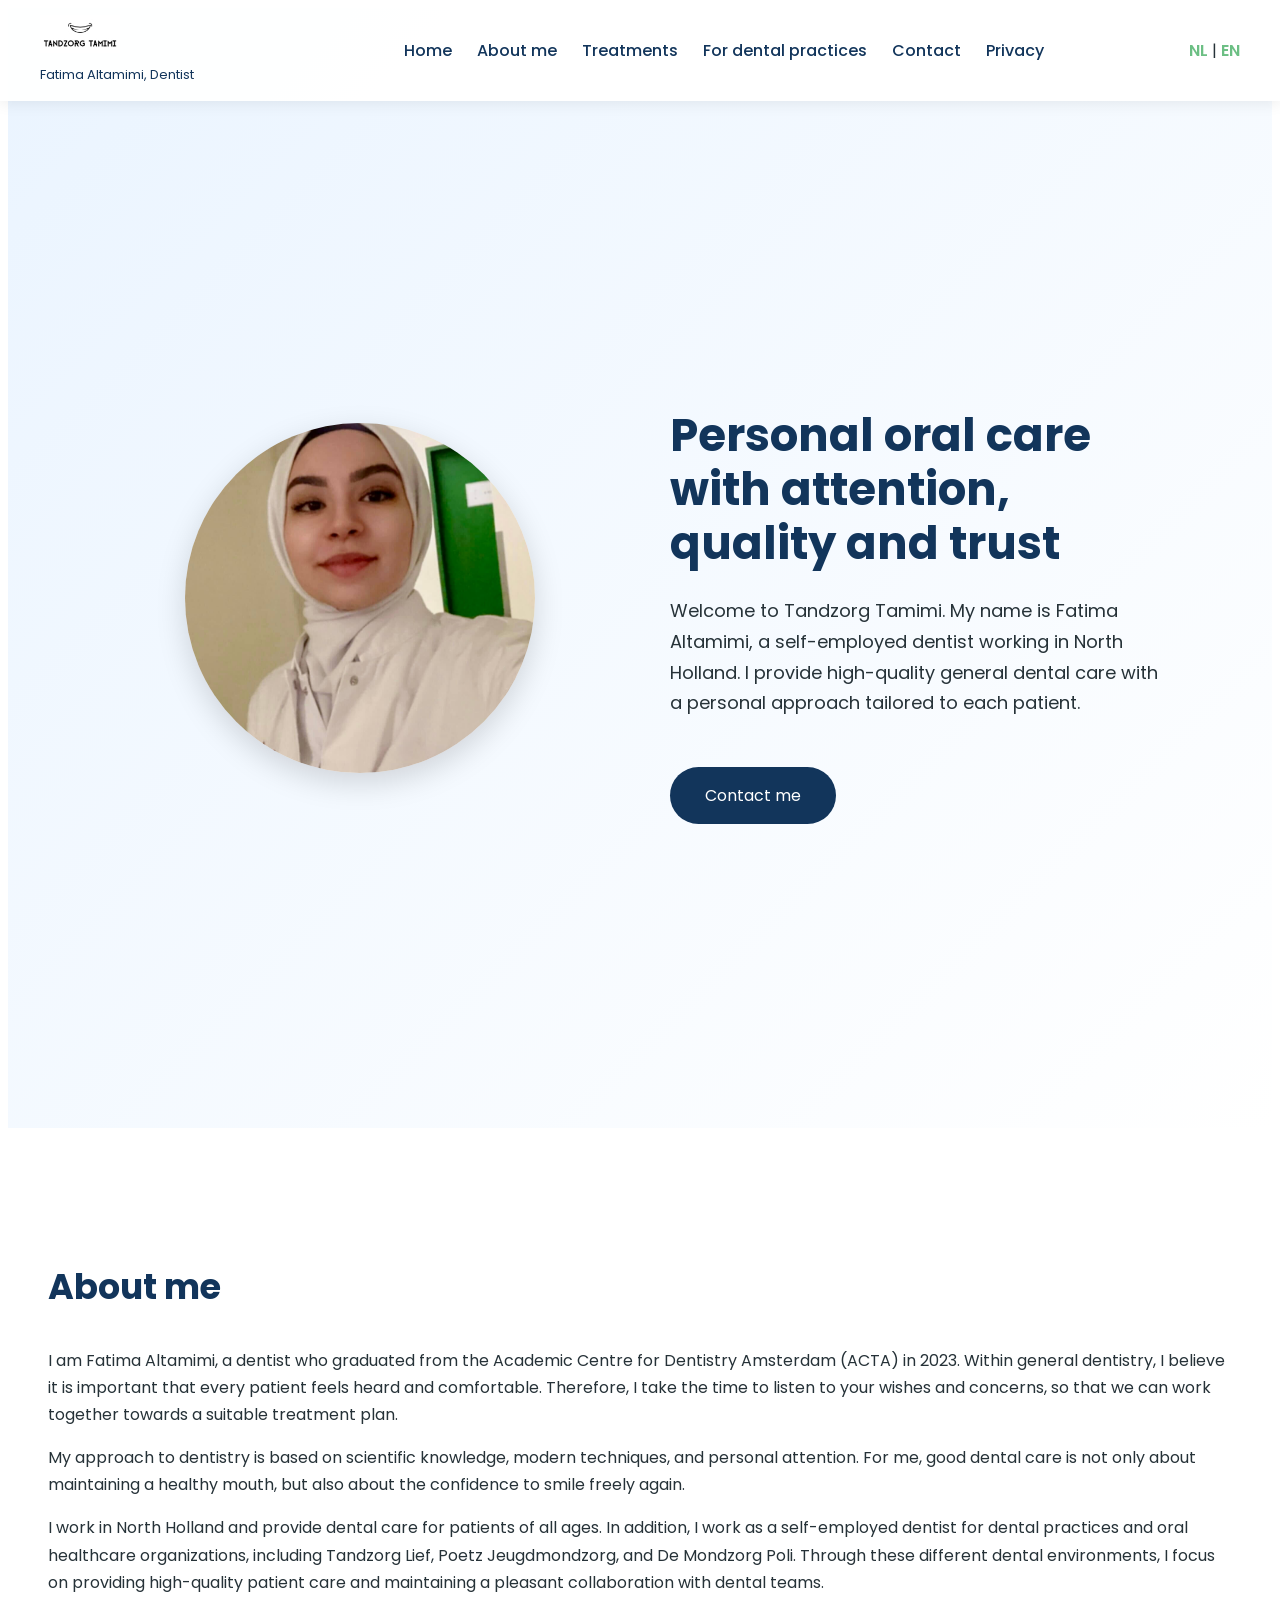
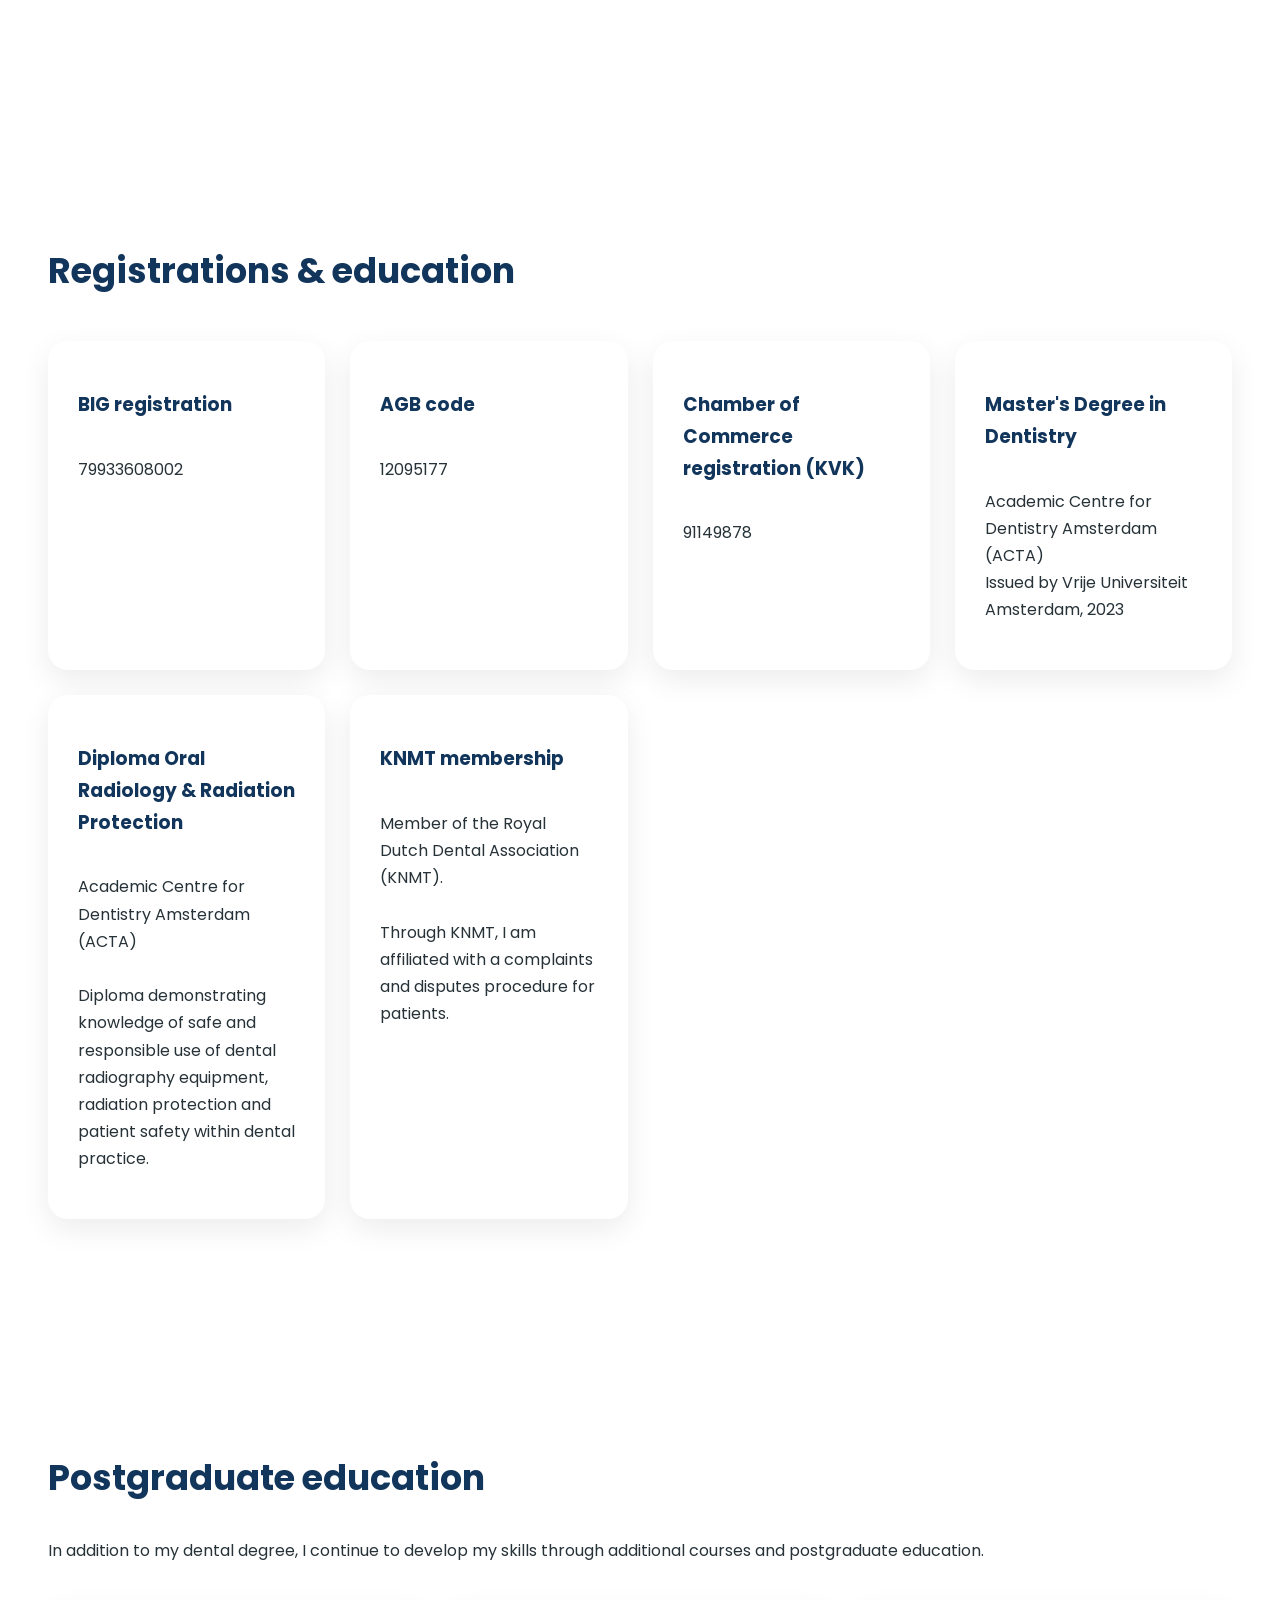
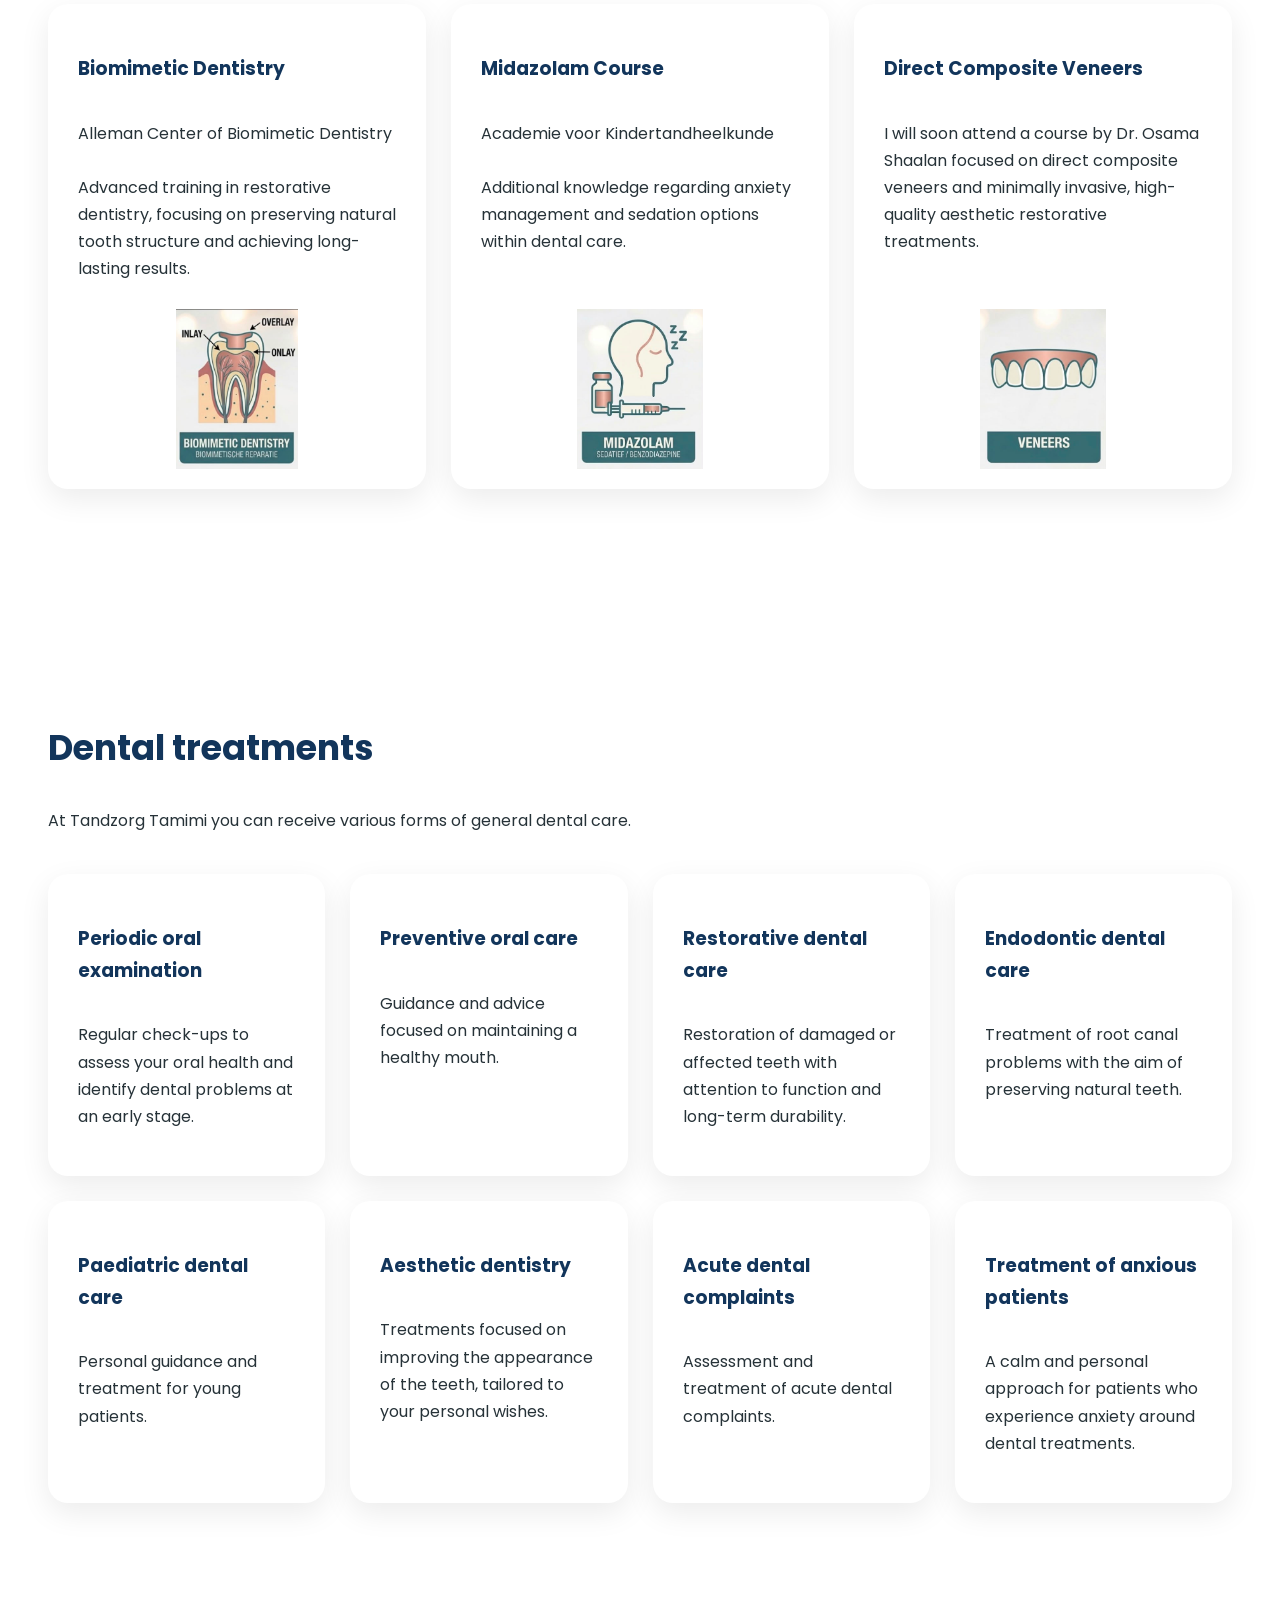
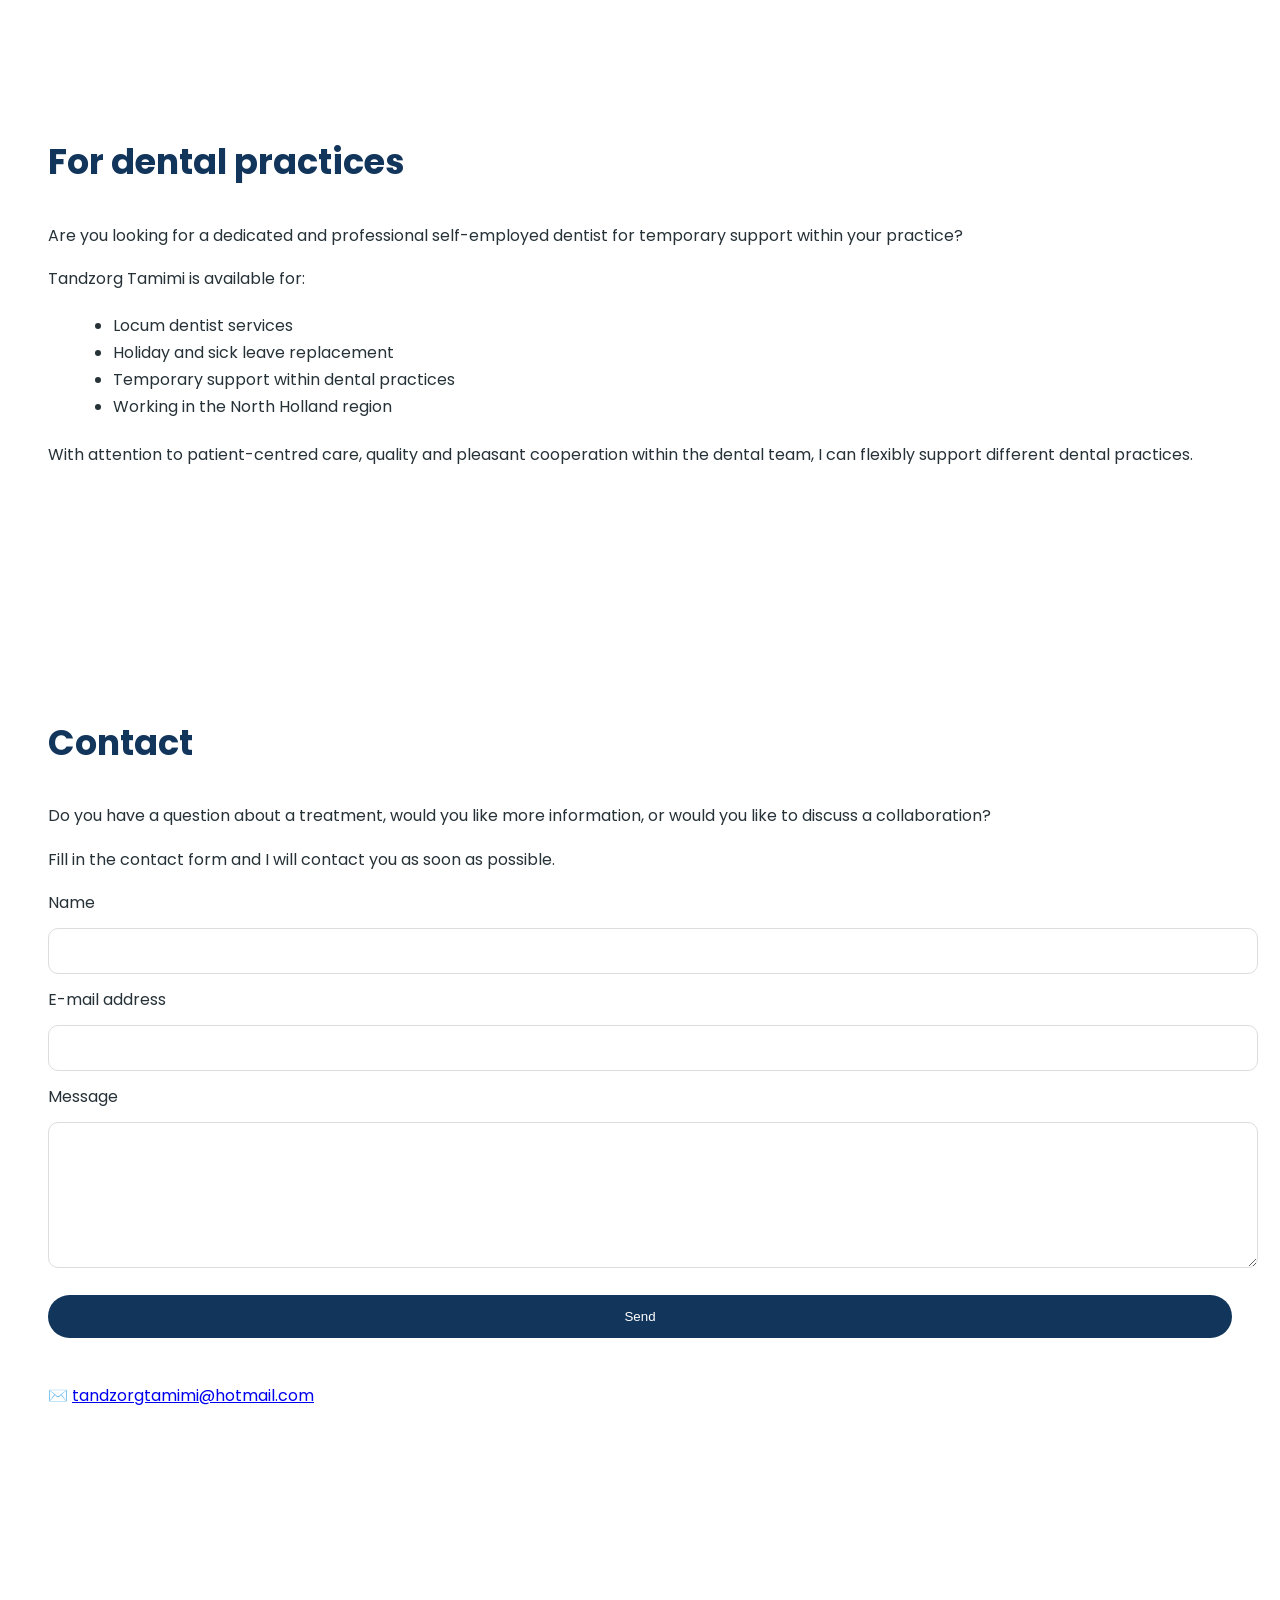
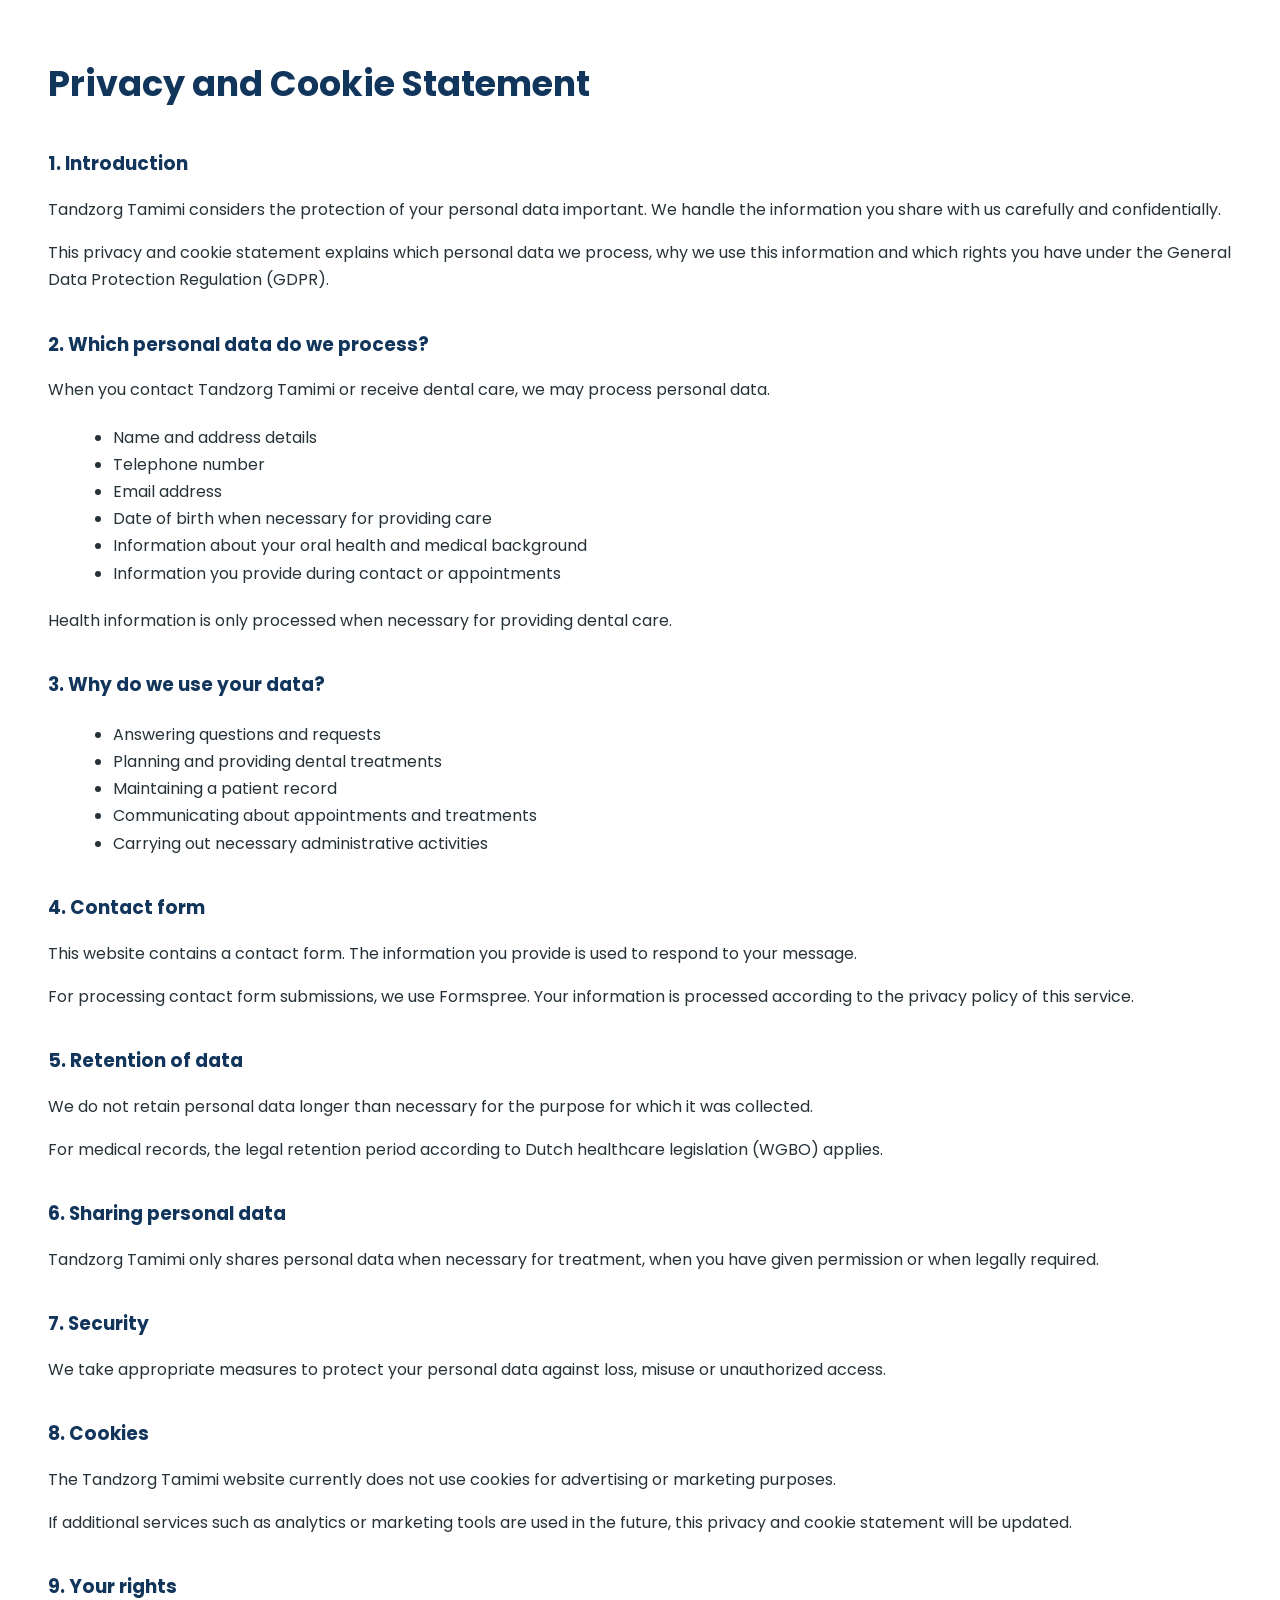
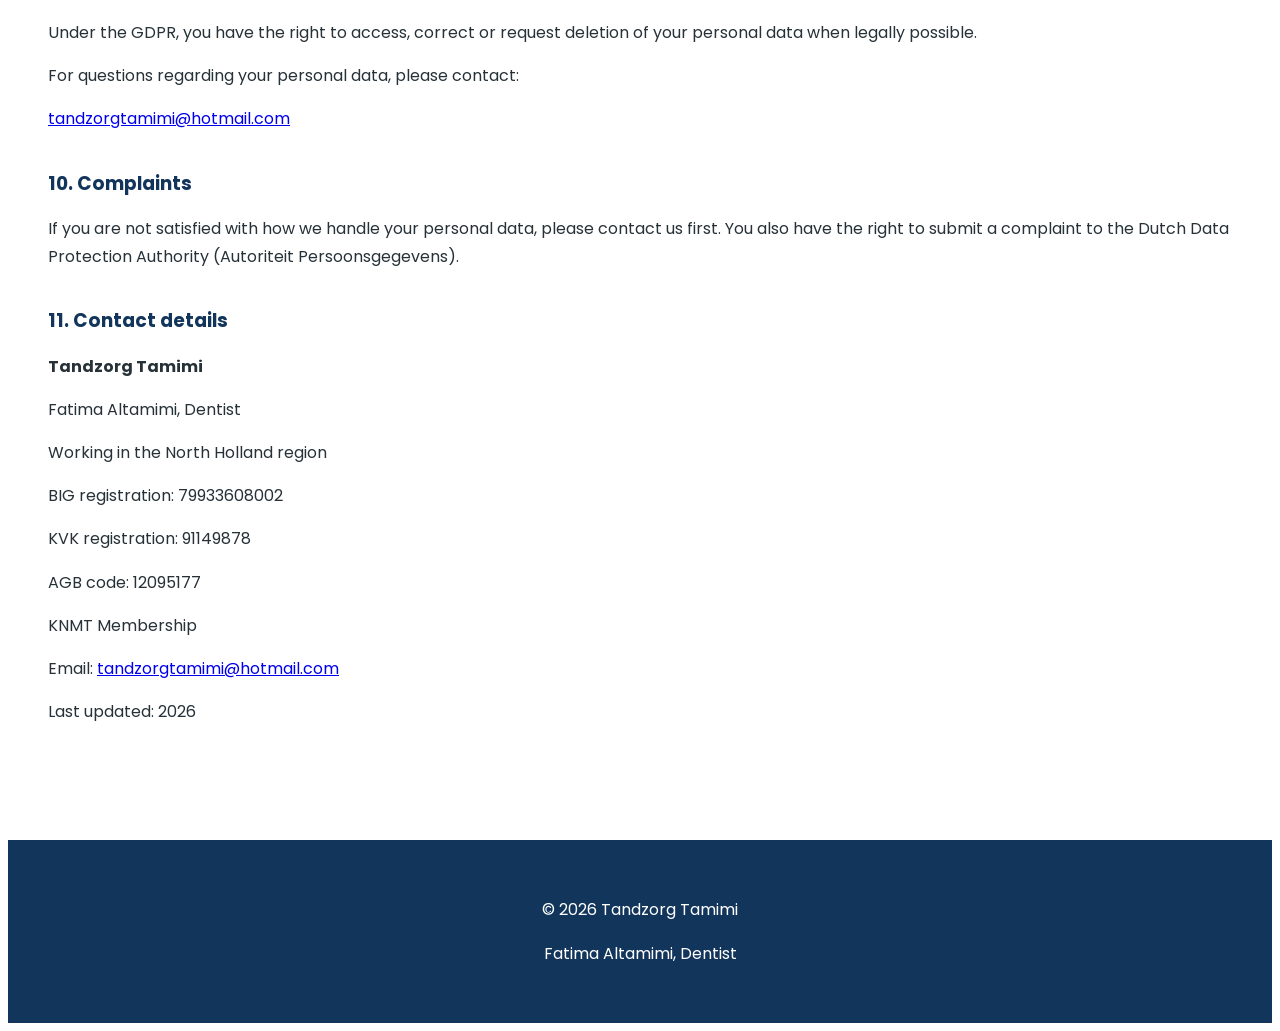
==== commit 274e3d2e: "Update english.html" ====
--- a/english.html
+++ b/english.html
@@ -139,15 +139,15 @@
 </h2>
 
 <p>
-I am Fatima Altamimi, a dentist who graduated from the Academic Centre for Dentistry Amsterdam (ACTA) in 2023. During my studies and professional experience, I developed a broad interest in general dentistry. I believe it is important that every patient feels heard and comfortable. Therefore, I take the time to listen to individual wishes, questions, and concerns, so that we can work together towards a suitable treatment plan.
-</p>
-
-<p>
-My approach to dentistry is based on scientific knowledge, modern techniques, and personal attention. I believe that dental care is not only about maintaining a healthy smile, but also about the confidence and self-esteem that come with it. One of the most rewarding moments for me is when patients feel comfortable smiling freely again and show their smile with confidence.
-</p>
-
-<p>
-I work in North Holland and provide dental care for patients of all ages. In addition, I am available as a self-employed dentist for dental practices seeking support. Currently, I carry out assignments for various oral healthcare organizations, including Tandzorg Lief, Poetz Jeugdmondzorg, and De Mondzorg Poli. Through these different dental environments, I continue to apply my knowledge and experience with a focus on high-quality patient care and pleasant collaboration with dental teams.
+I am Fatima Altamimi, a dentist who graduated from the Academic Centre for Dentistry Amsterdam (ACTA) in 2023. Within general dentistry, I believe it is important that every patient feels heard and comfortable. Therefore, I take the time to listen to your wishes and concerns, so that we can work together towards a suitable treatment plan.
+</p>
+
+<p>
+My approach to dentistry is based on scientific knowledge, modern techniques, and personal attention. For me, good dental care is not only about maintaining a healthy mouth, but also about the confidence to smile freely again.
+</p>
+
+<p>
+I work in North Holland and provide dental care for patients of all ages. In addition, I work as a self-employed dentist for dental practices and oral healthcare organizations, including Tandzorg Lief, Poetz Jeugdmondzorg, and De Mondzorg Poli. Through these different dental environments, I focus on providing high-quality patient care and maintaining a pleasant collaboration with dental teams.
 </p>
 
 </section>
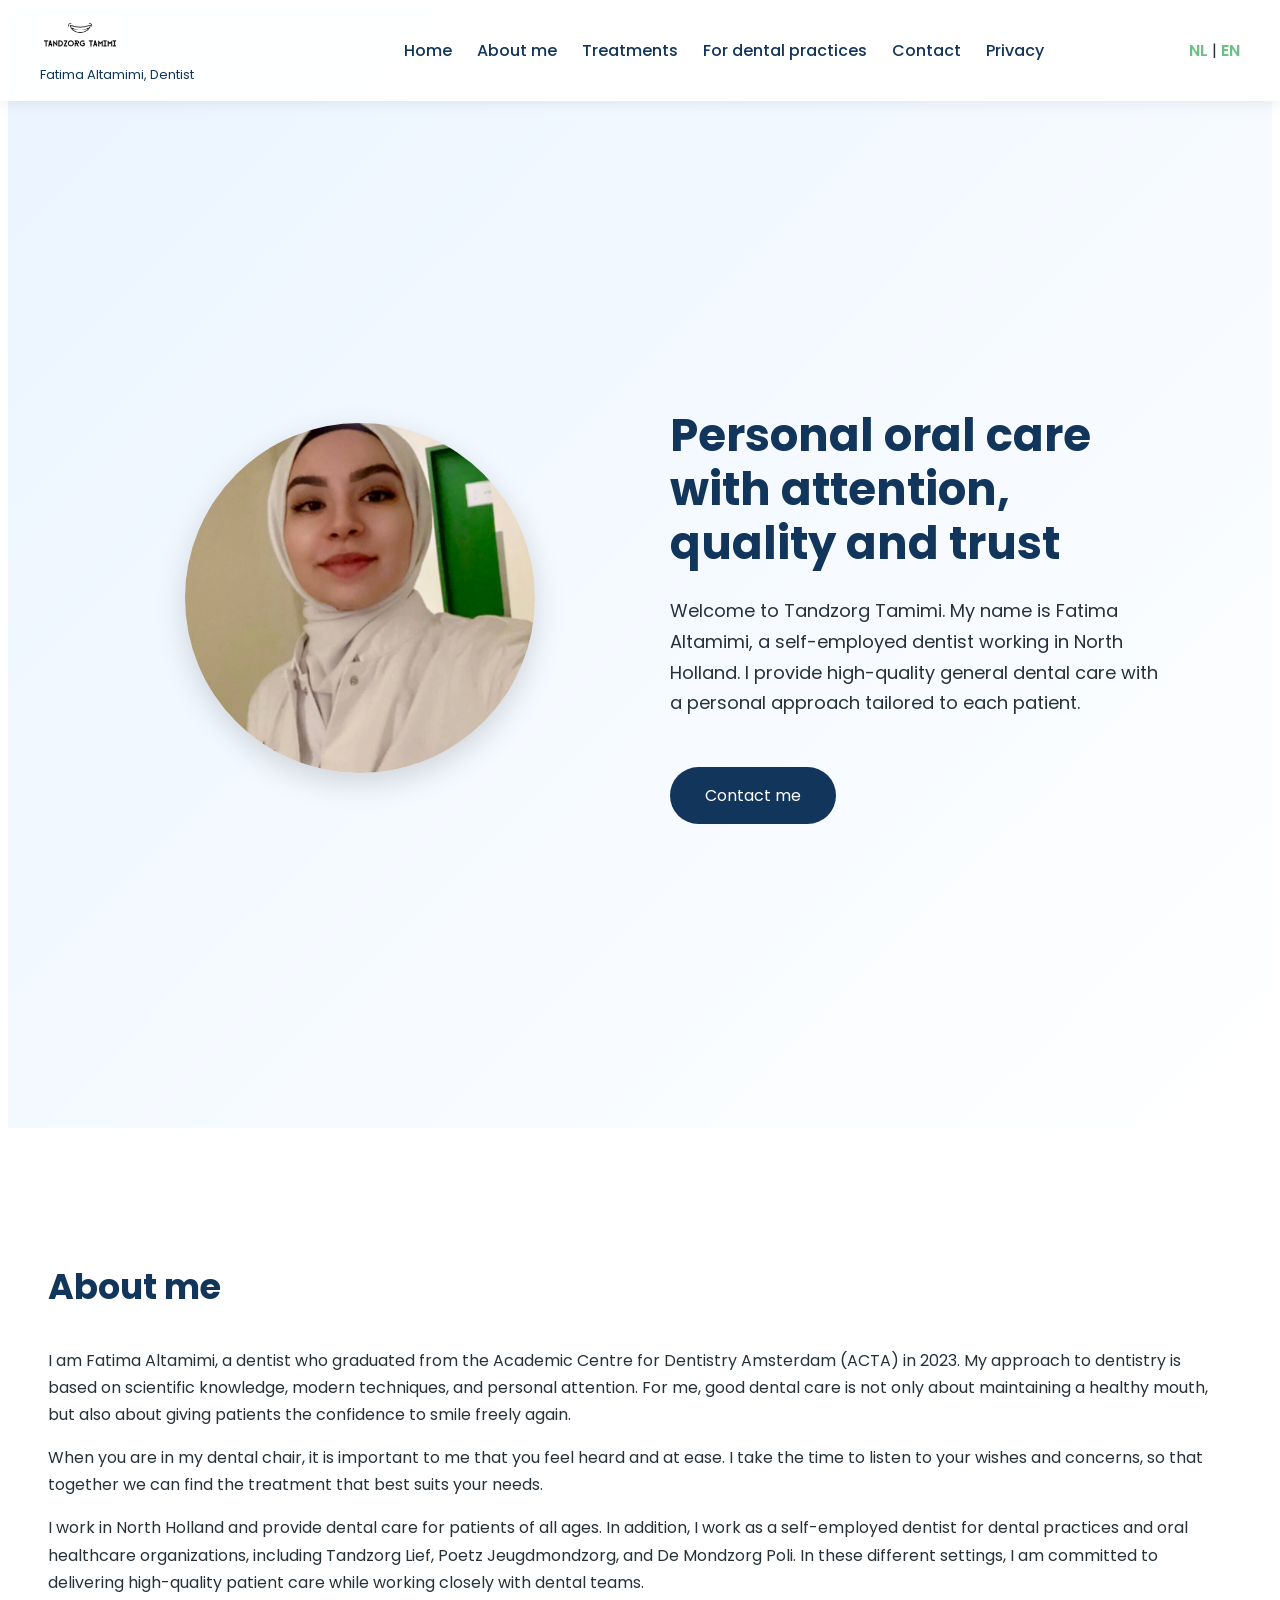
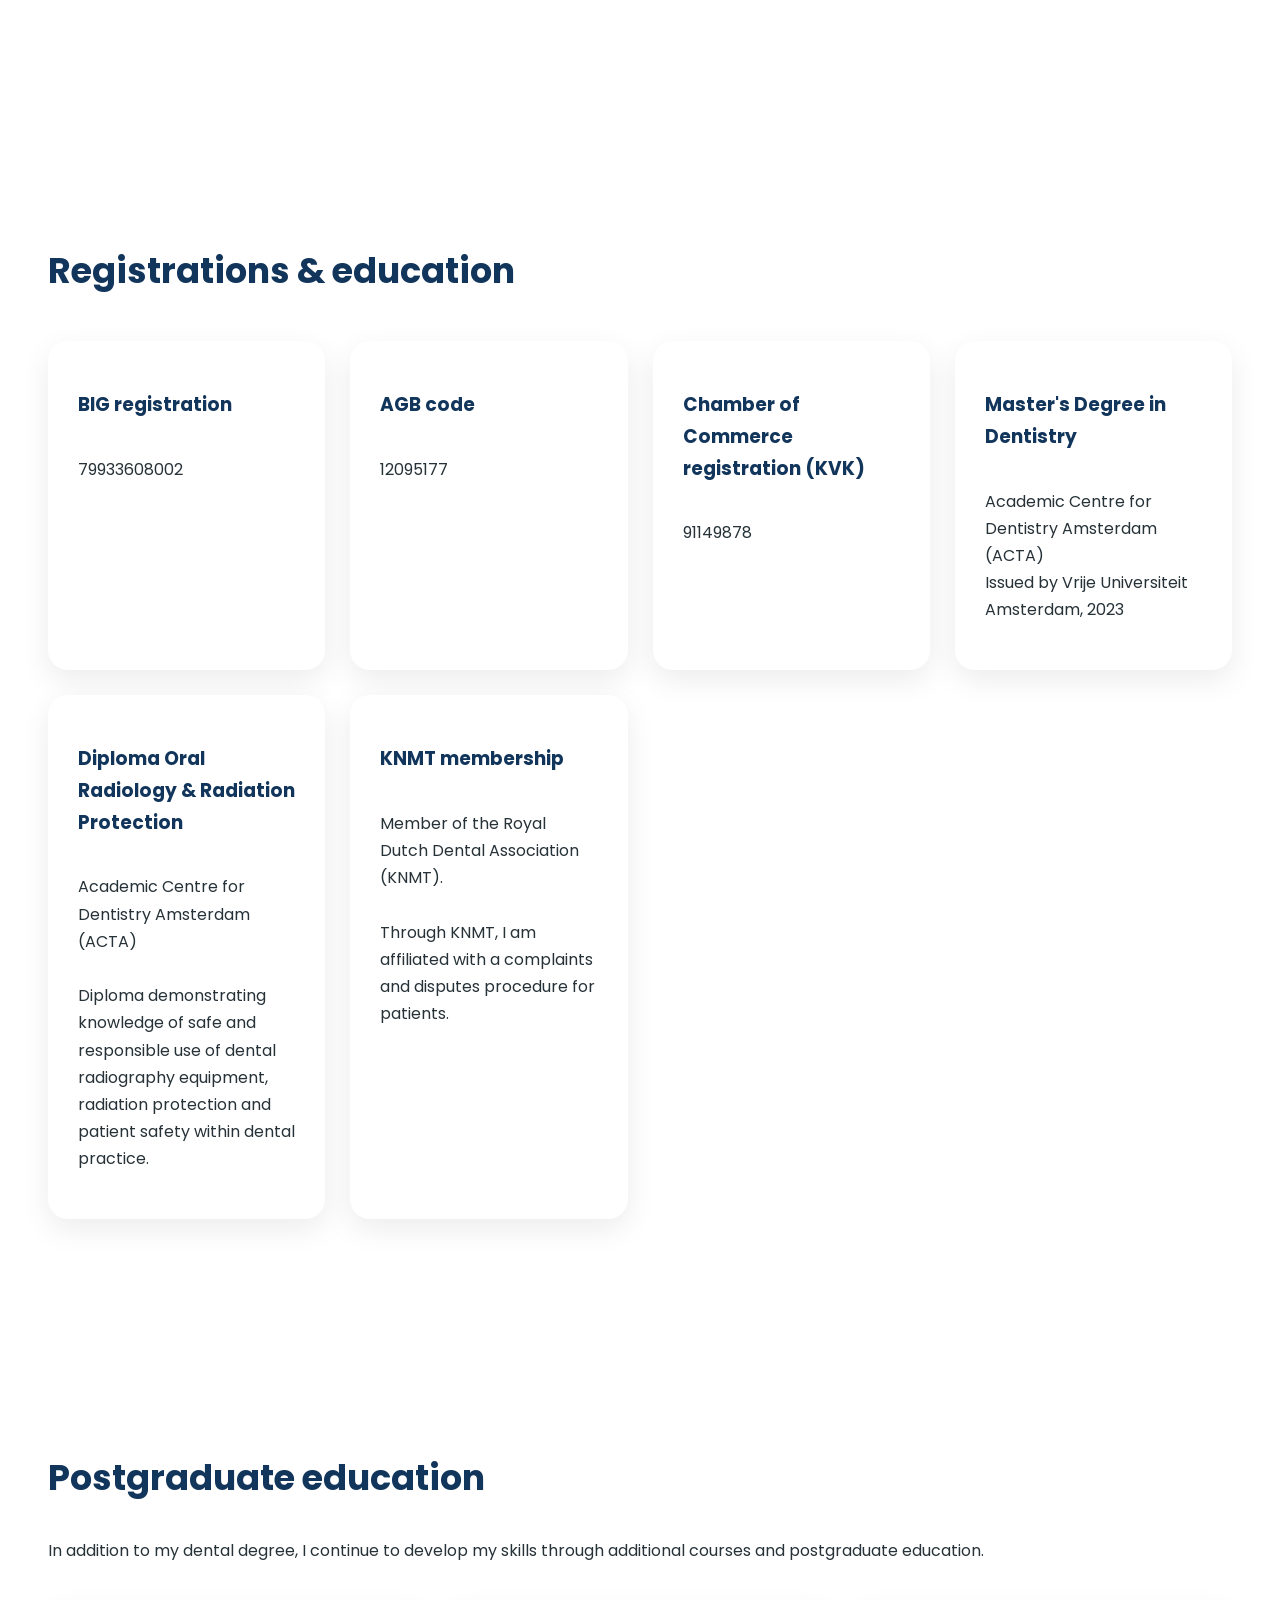
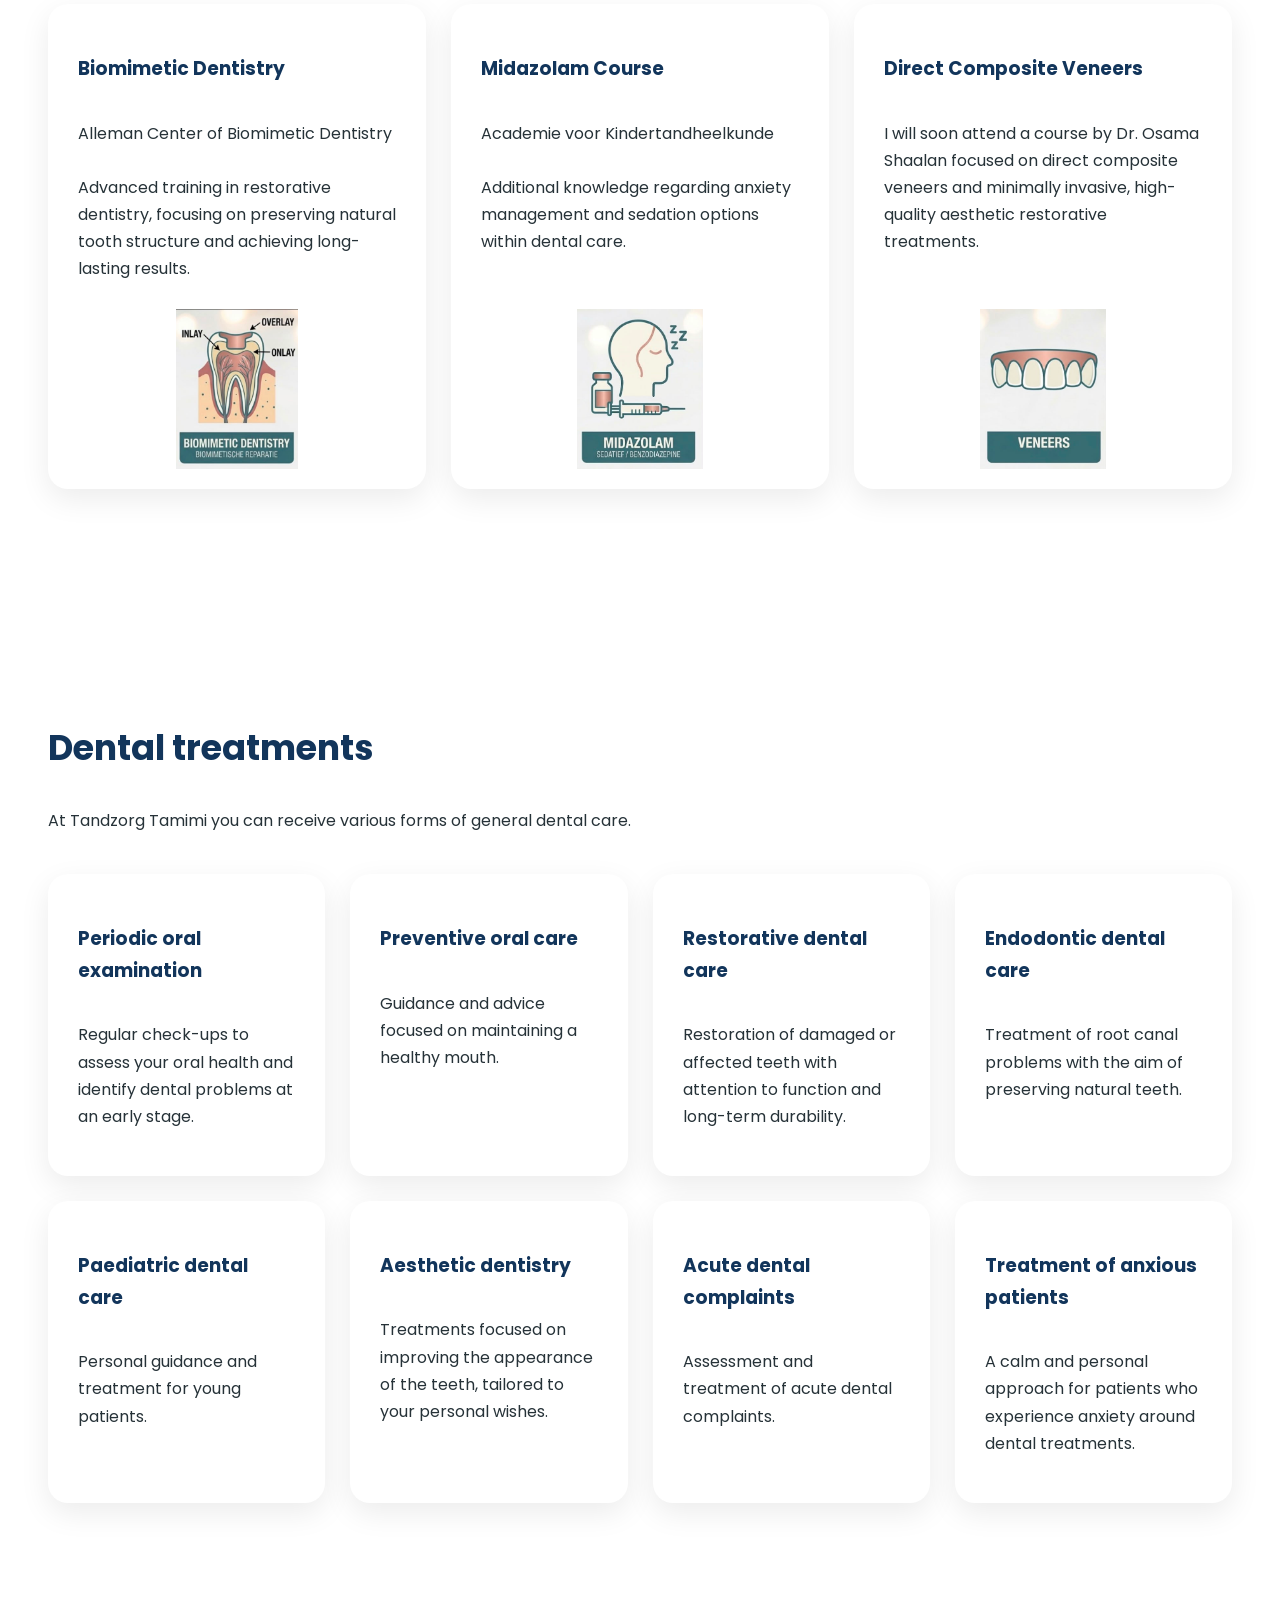
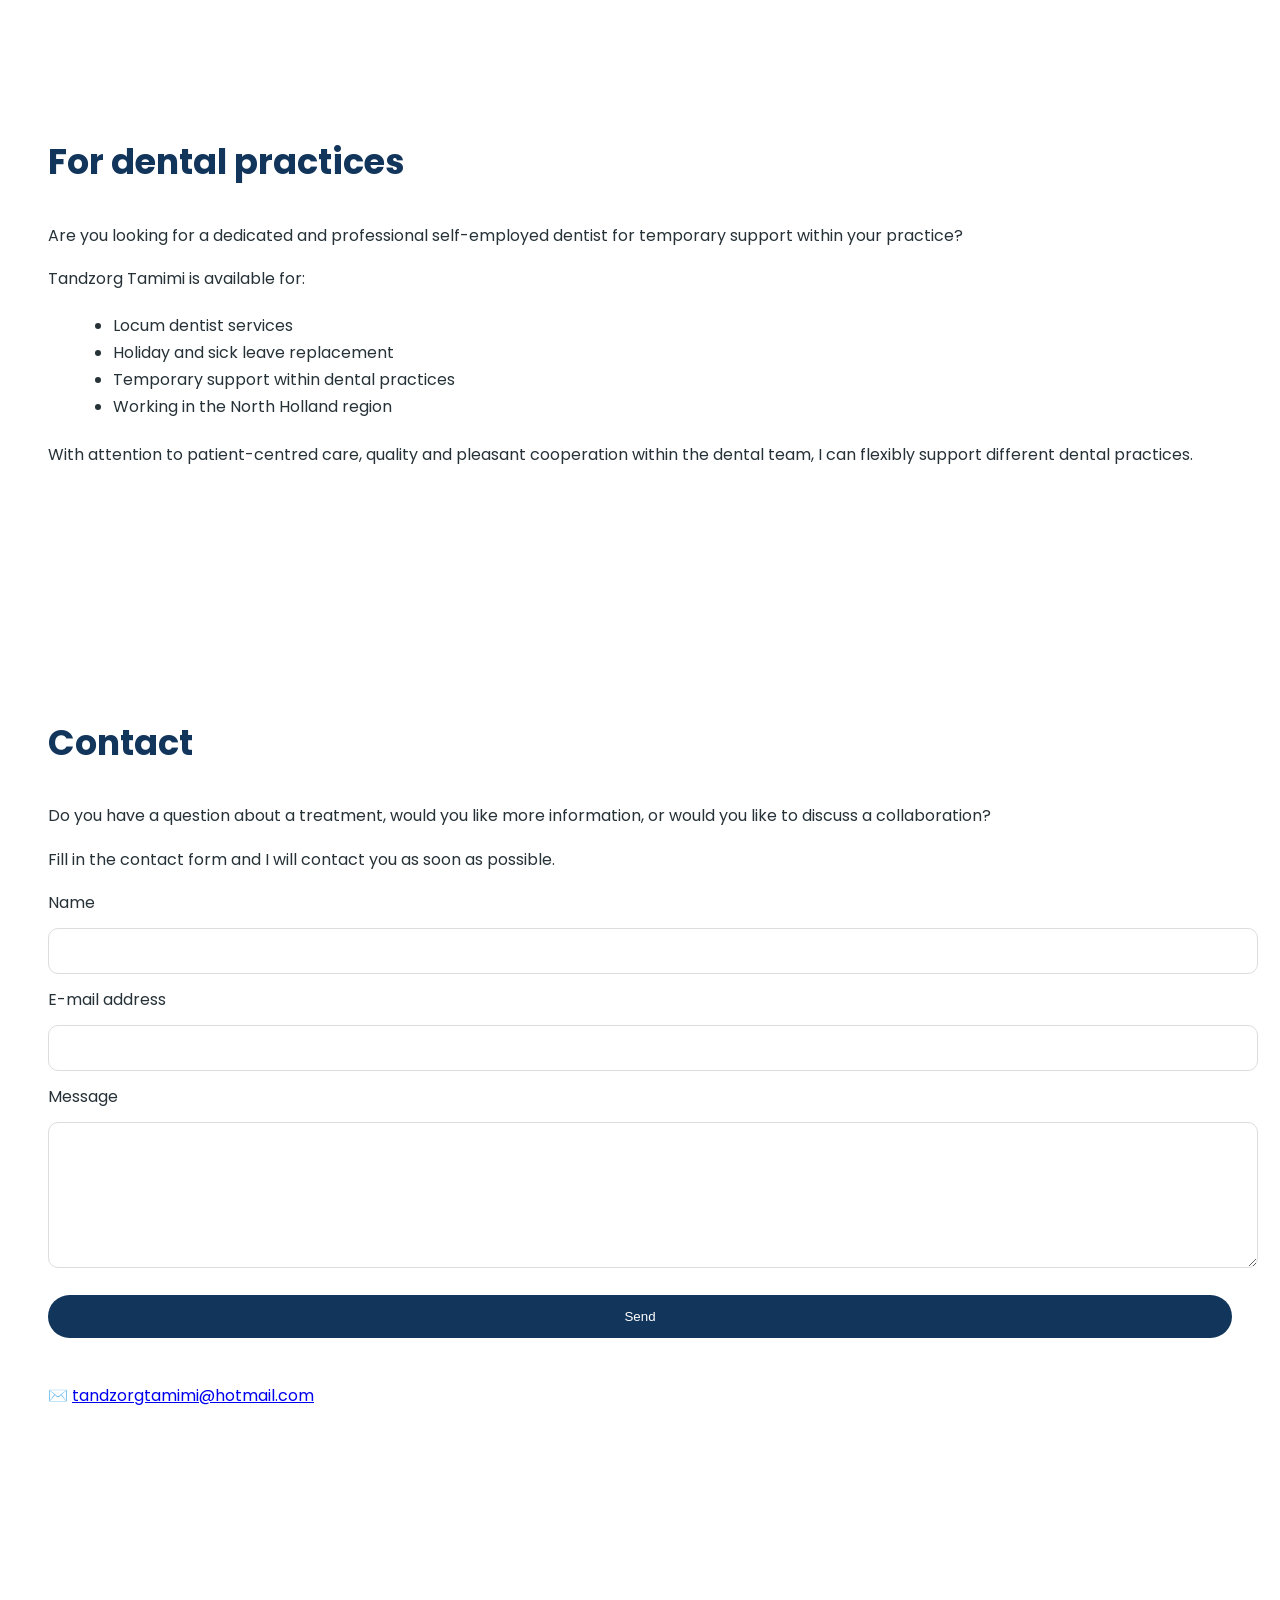
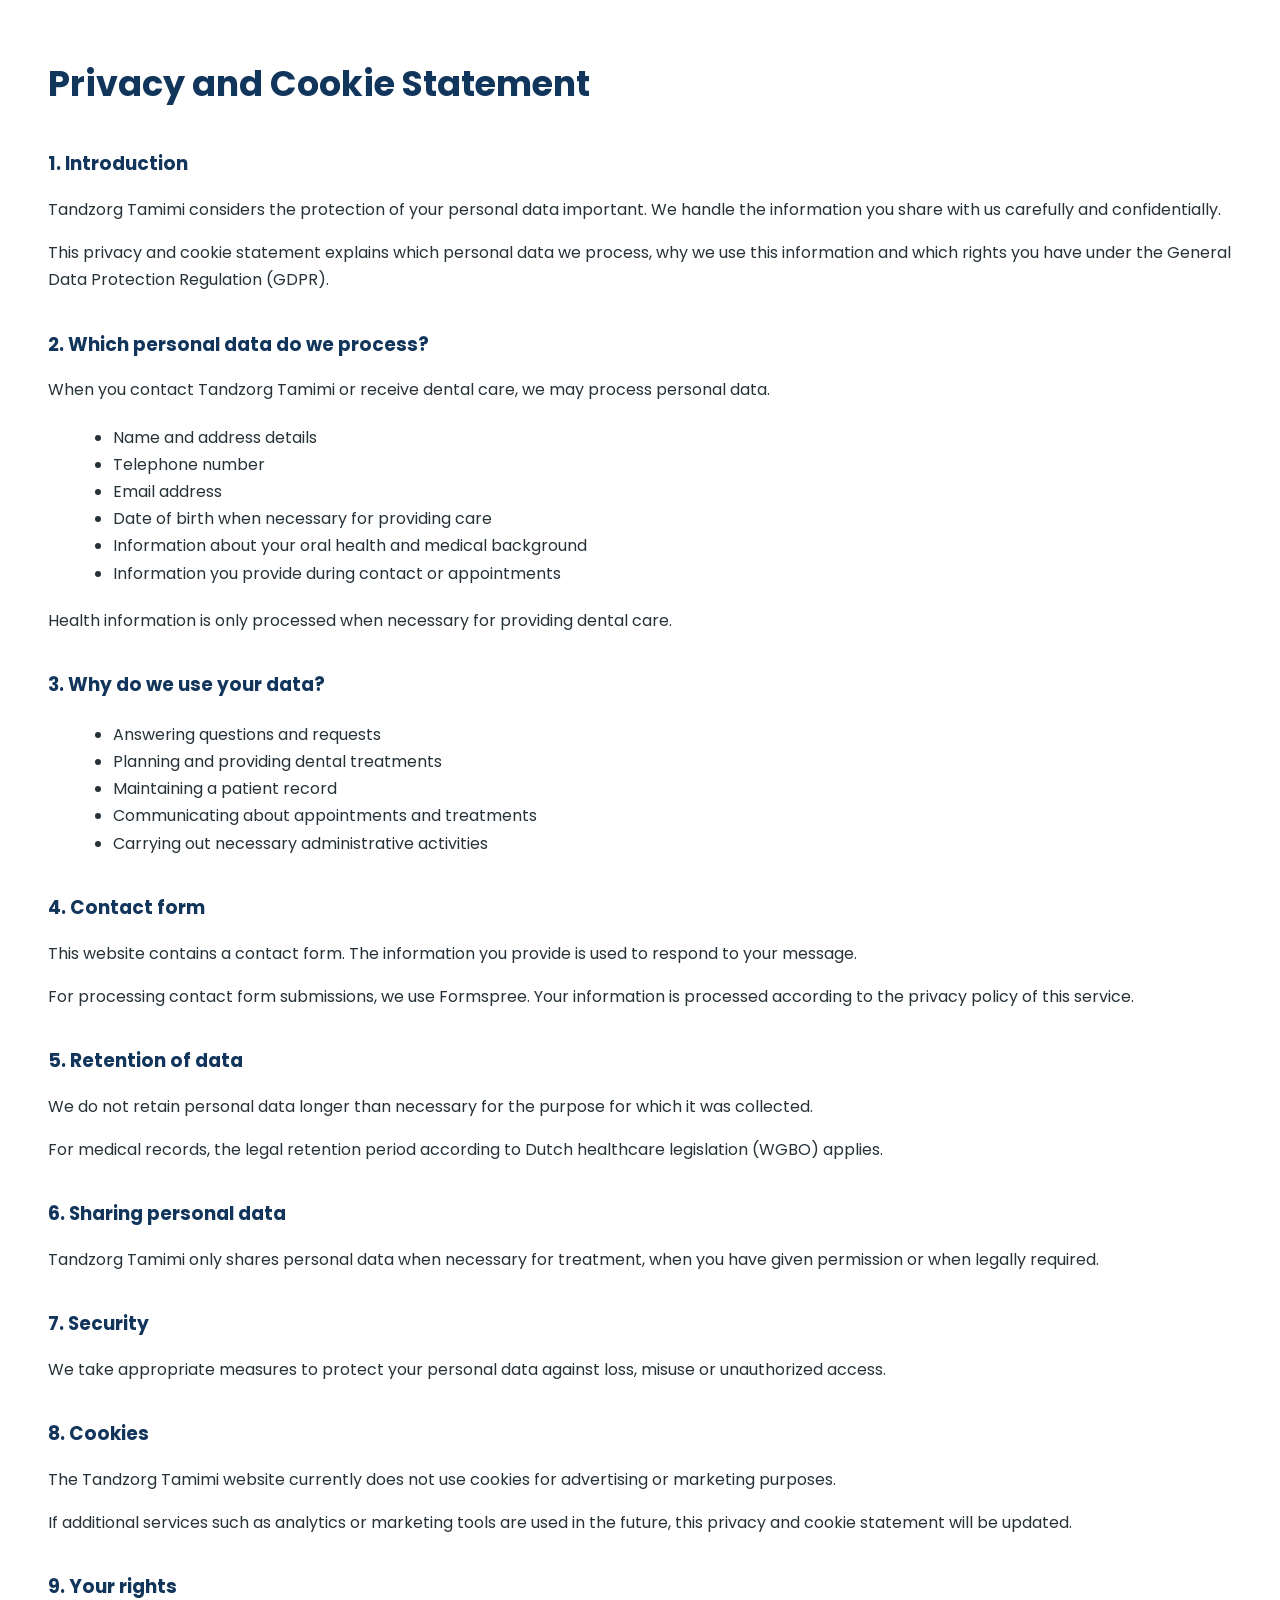
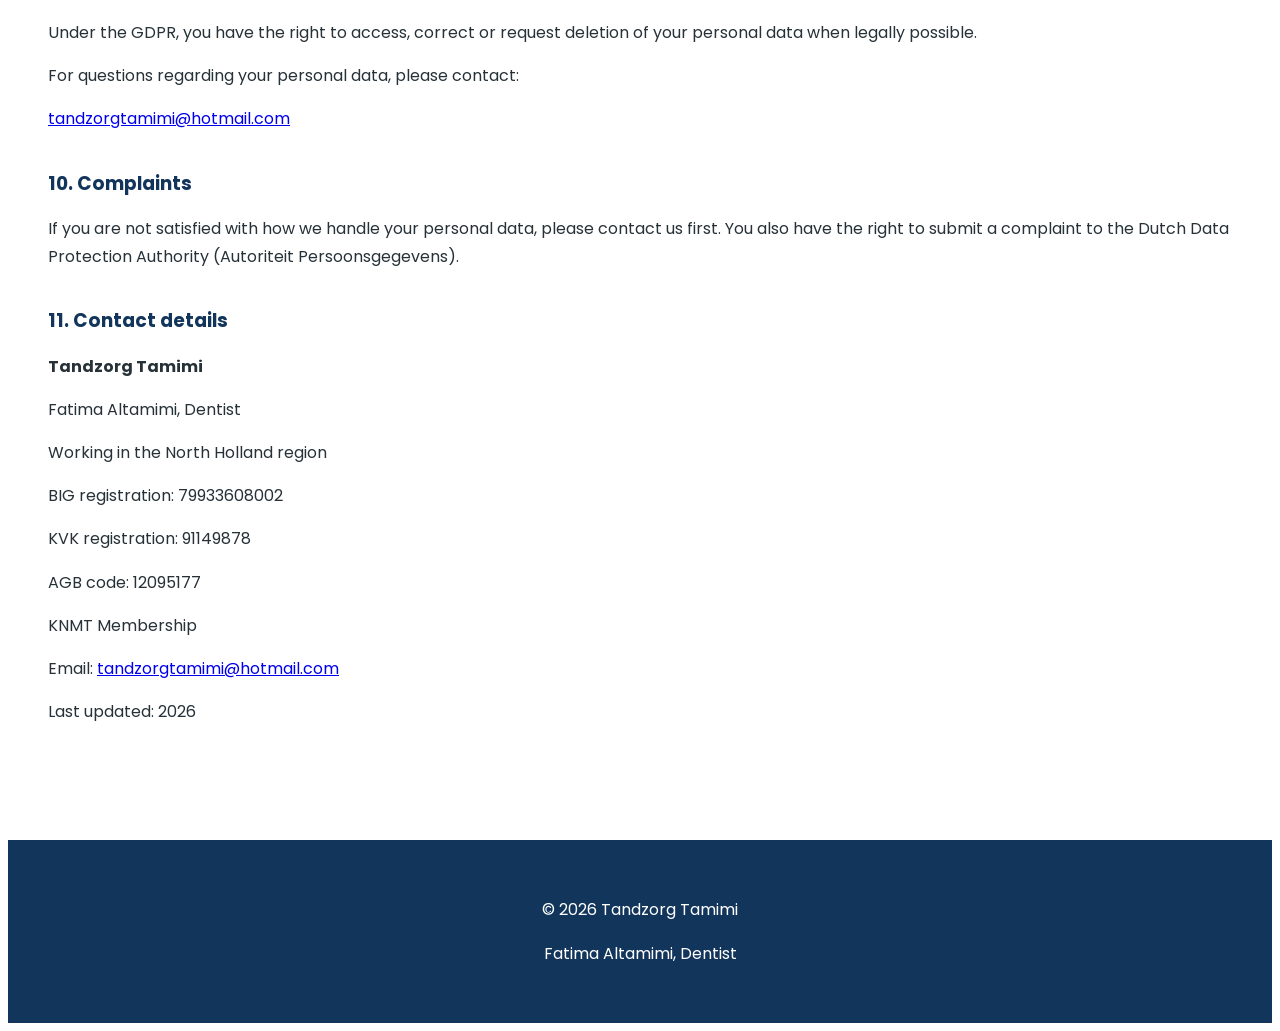
==== commit bd79f9d2: "Update english.html" ====
--- a/english.html
+++ b/english.html
@@ -139,15 +139,15 @@
 </h2>
 
 <p>
-I am Fatima Altamimi, a dentist who graduated from the Academic Centre for Dentistry Amsterdam (ACTA) in 2023. Within general dentistry, I believe it is important that every patient feels heard and comfortable. Therefore, I take the time to listen to your wishes and concerns, so that we can work together towards a suitable treatment plan.
-</p>
-
-<p>
-My approach to dentistry is based on scientific knowledge, modern techniques, and personal attention. For me, good dental care is not only about maintaining a healthy mouth, but also about the confidence to smile freely again.
-</p>
-
-<p>
-I work in North Holland and provide dental care for patients of all ages. In addition, I work as a self-employed dentist for dental practices and oral healthcare organizations, including Tandzorg Lief, Poetz Jeugdmondzorg, and De Mondzorg Poli. Through these different dental environments, I focus on providing high-quality patient care and maintaining a pleasant collaboration with dental teams.
+I am Fatima Altamimi, a dentist who graduated from the Academic Centre for Dentistry Amsterdam (ACTA) in 2023. My approach to dentistry is based on scientific knowledge, modern techniques, and personal attention. For me, good dental care is not only about maintaining a healthy mouth, but also about giving patients the confidence to smile freely again.
+</p>
+
+<p>
+When you are in my dental chair, it is important to me that you feel heard and at ease. I take the time to listen to your wishes and concerns, so that together we can find the treatment that best suits your needs.
+</p>
+
+<p>
+I work in North Holland and provide dental care for patients of all ages. In addition, I work as a self-employed dentist for dental practices and oral healthcare organizations, including Tandzorg Lief, Poetz Jeugdmondzorg, and De Mondzorg Poli. In these different settings, I am committed to delivering high-quality patient care while working closely with dental teams.
 </p>
 
 </section>
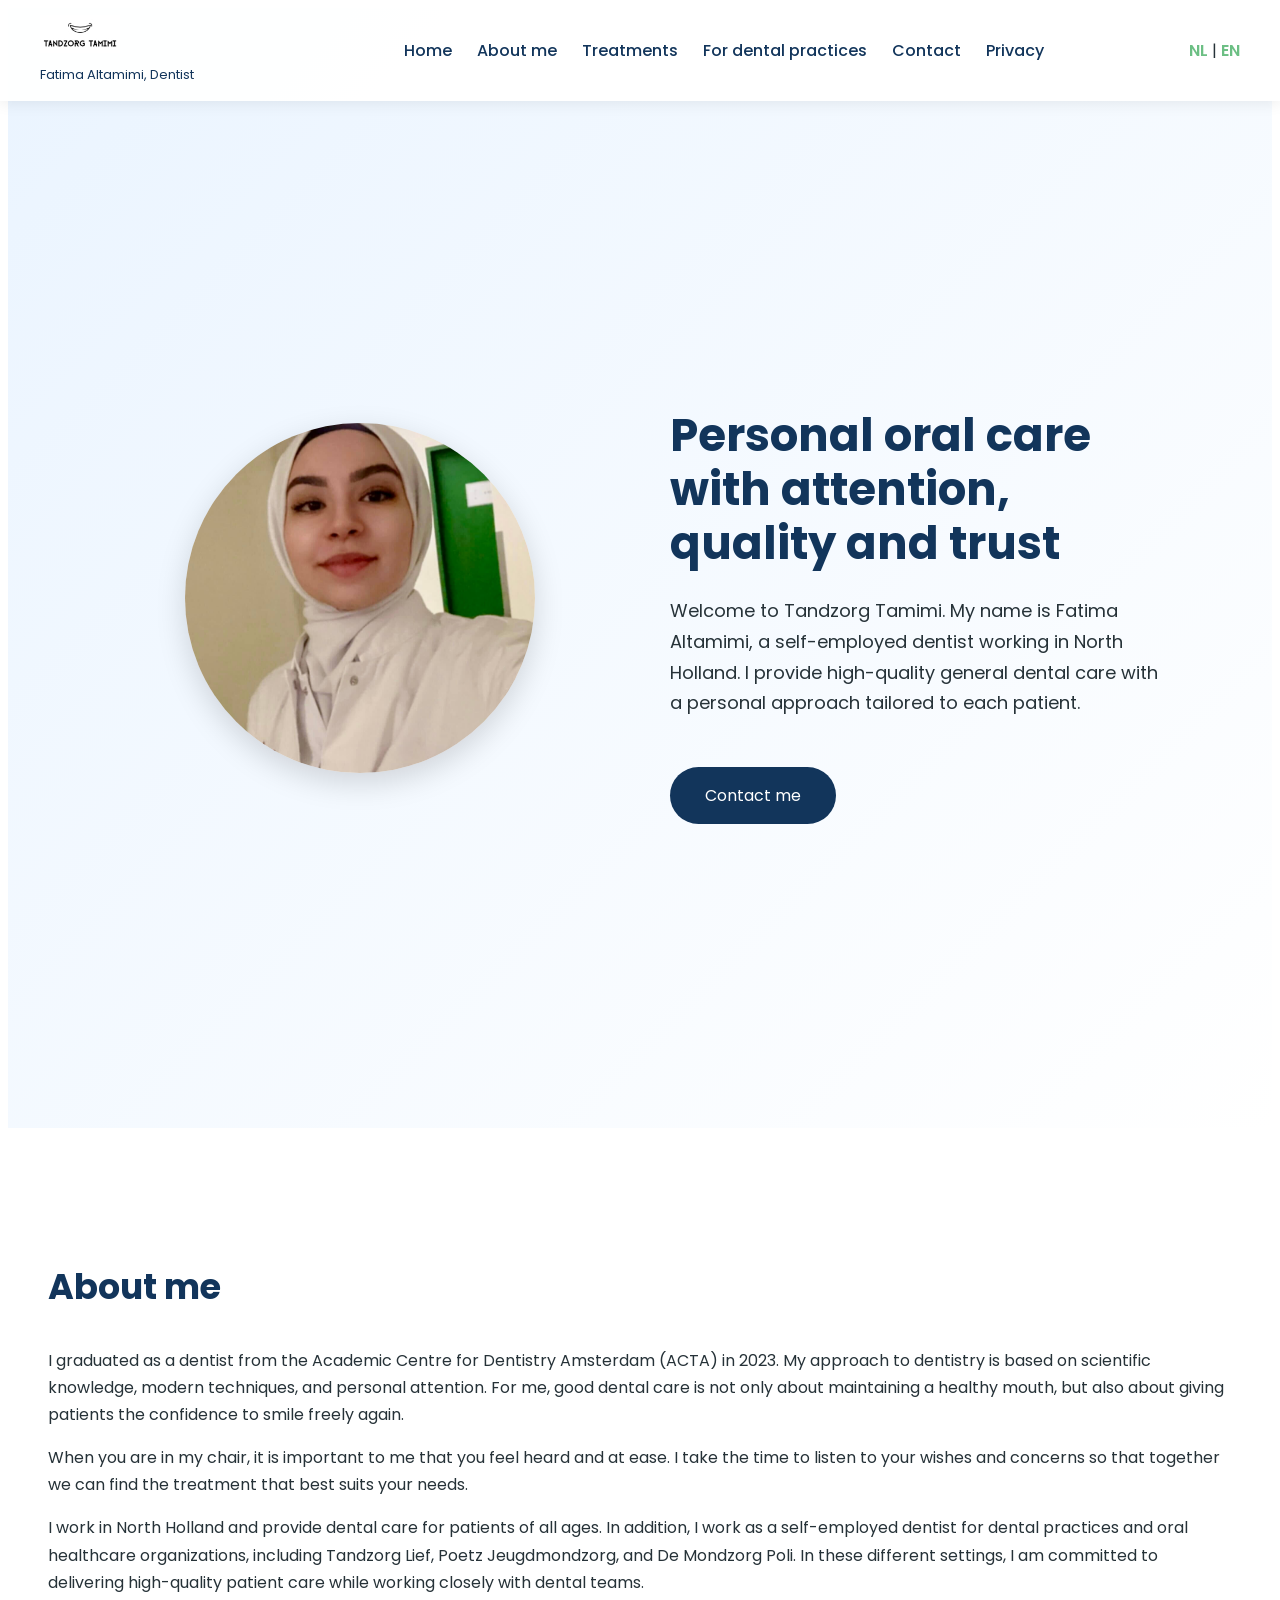
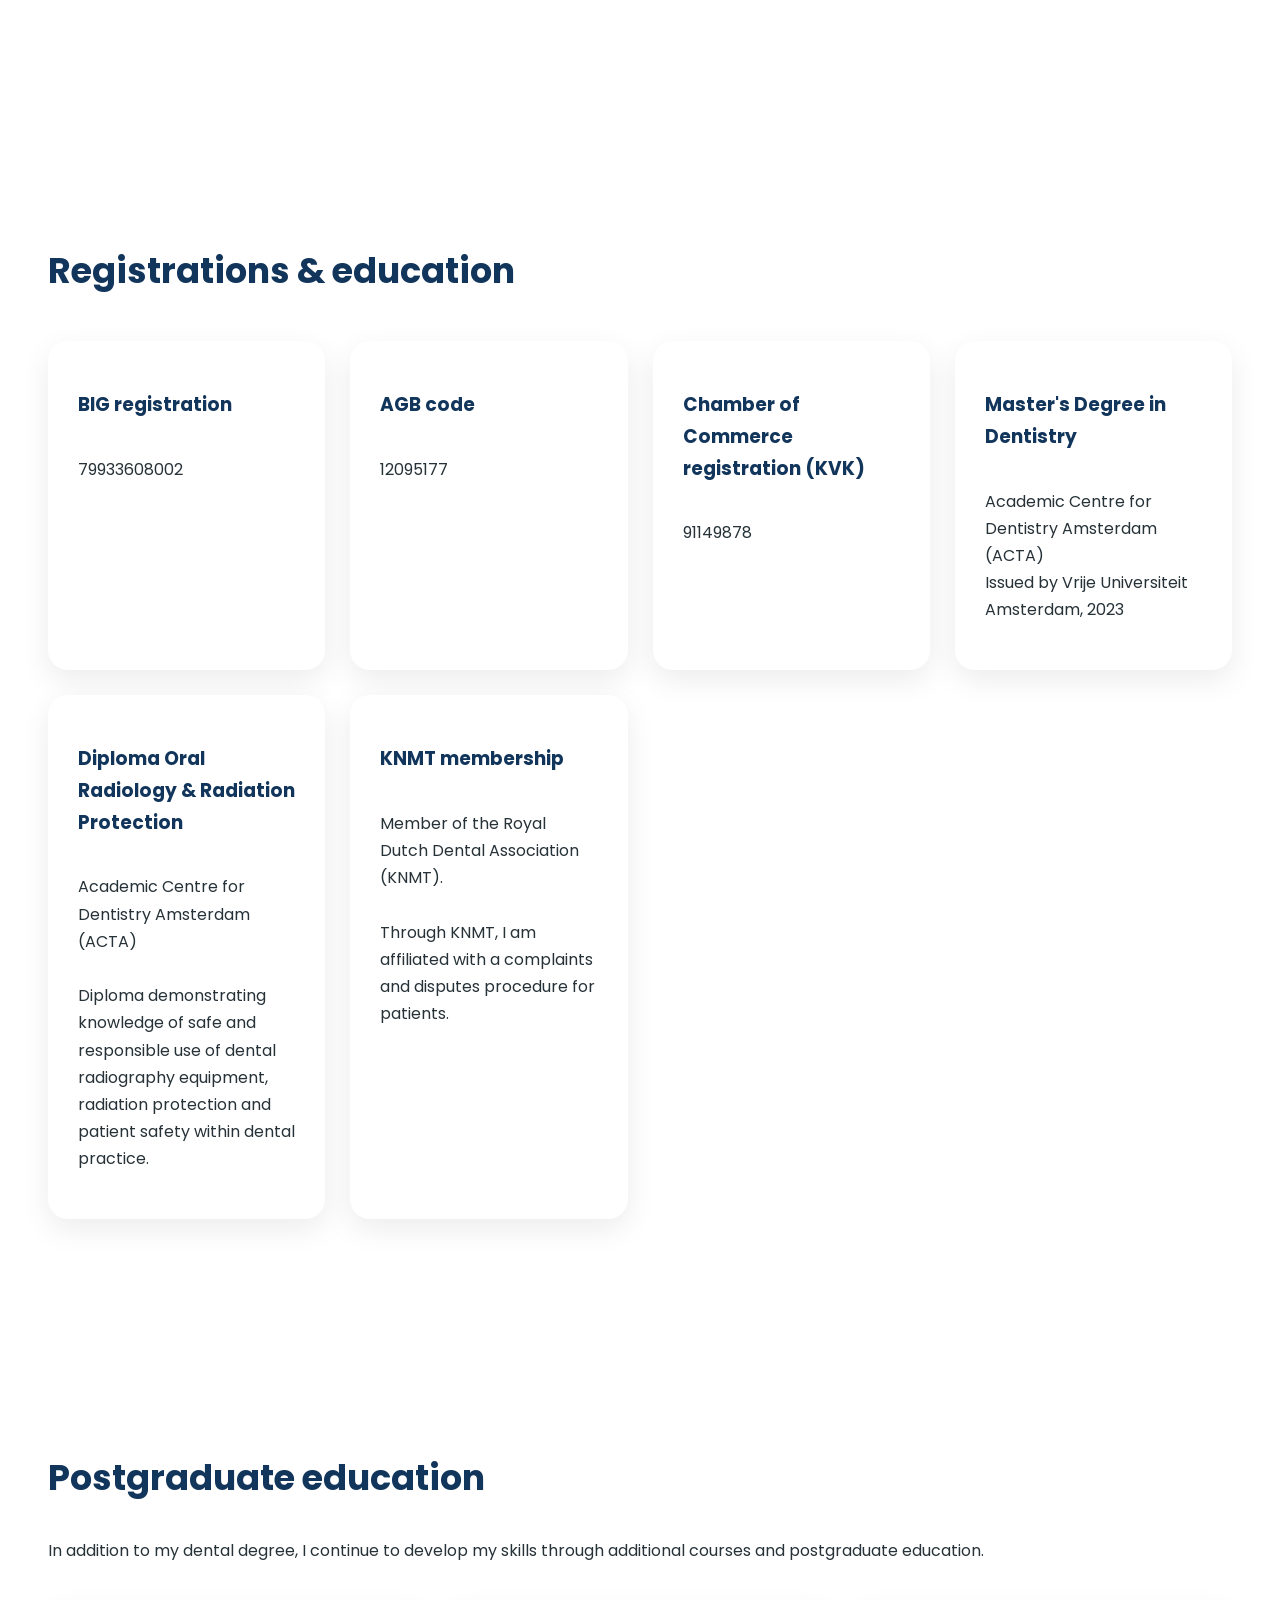
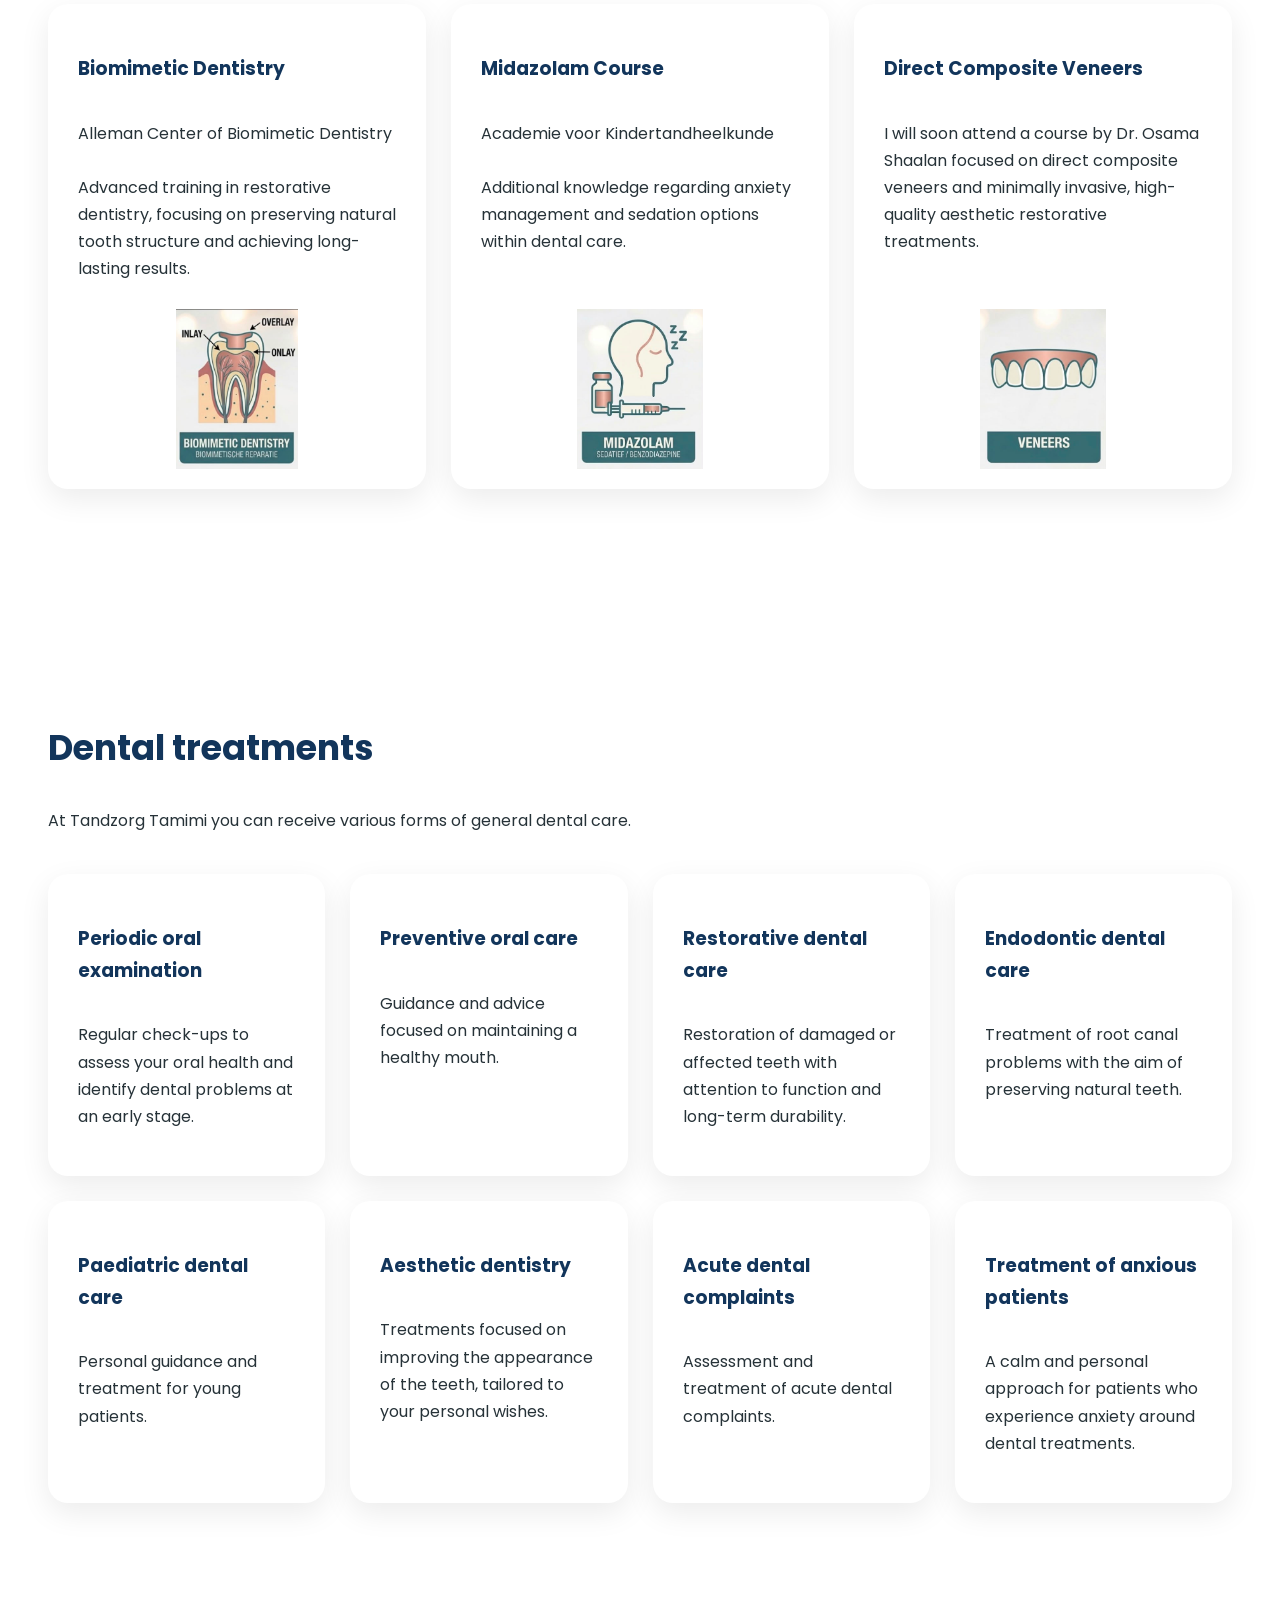
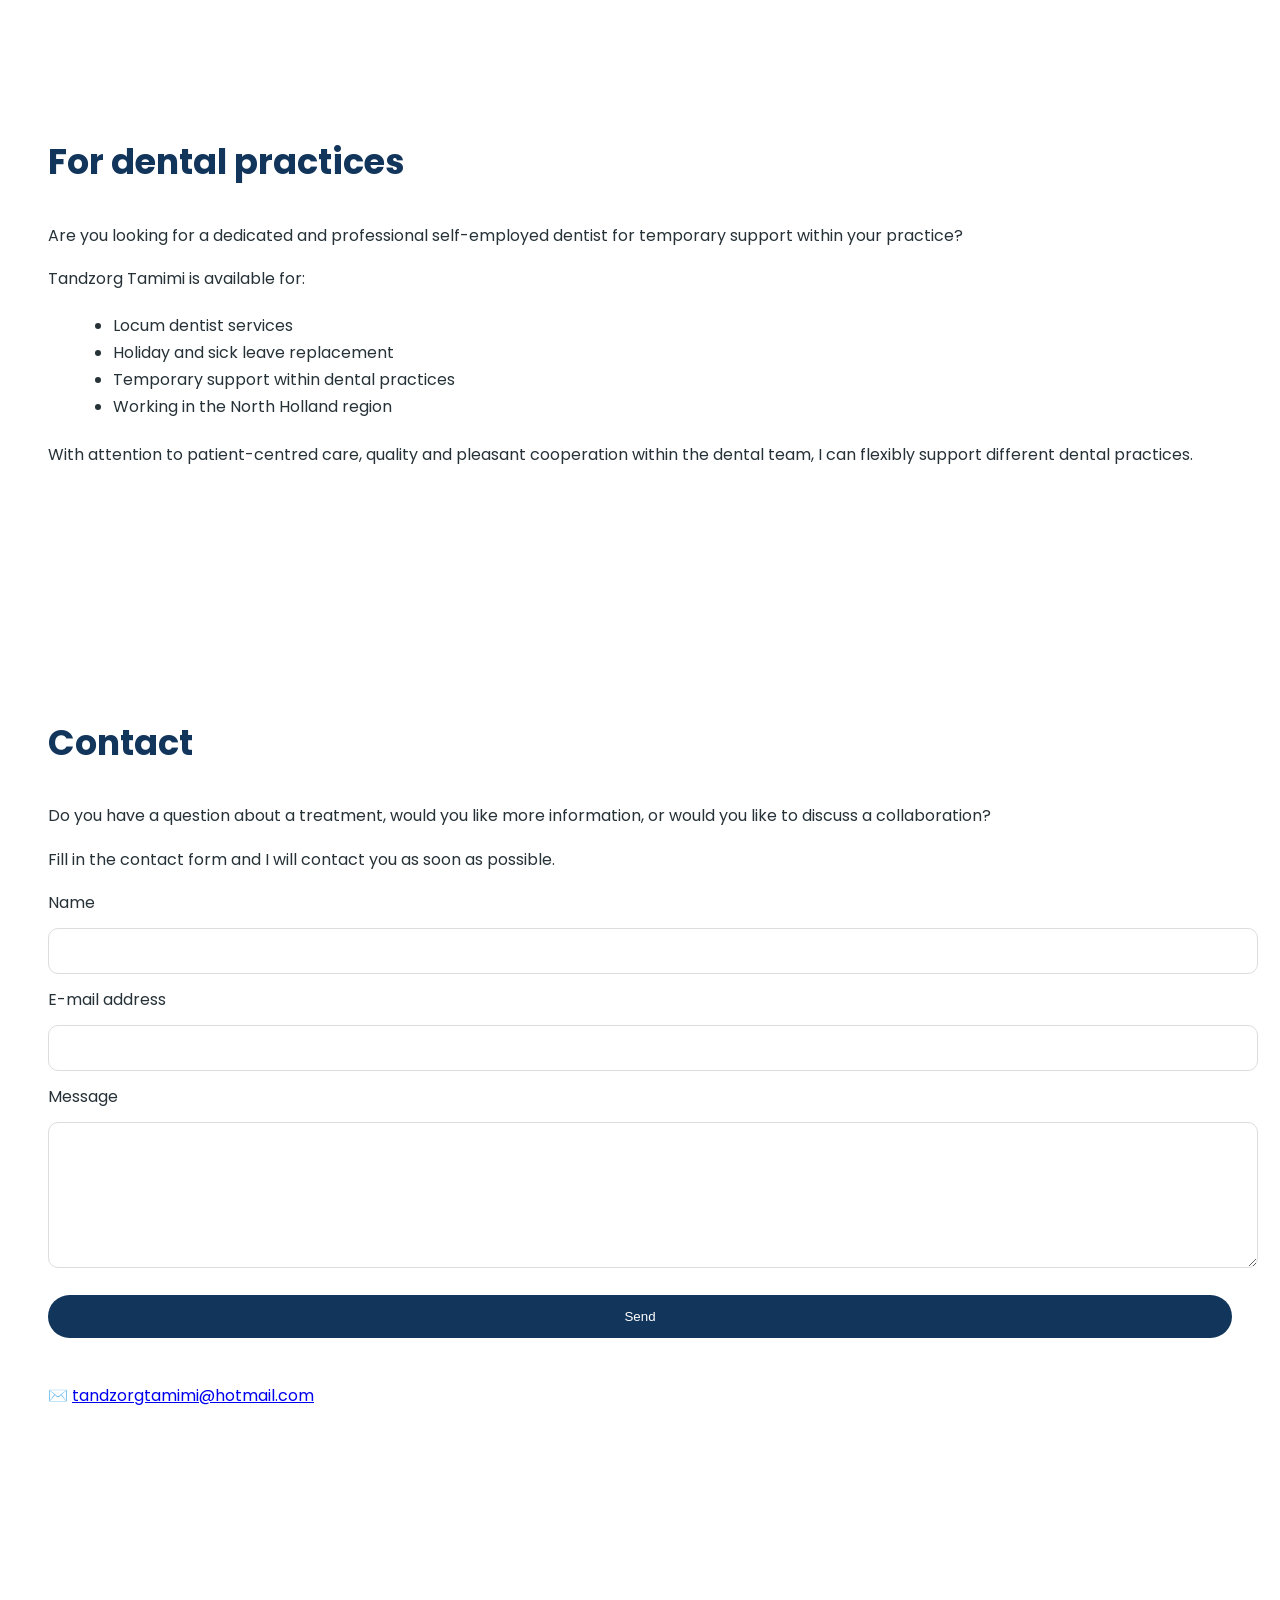
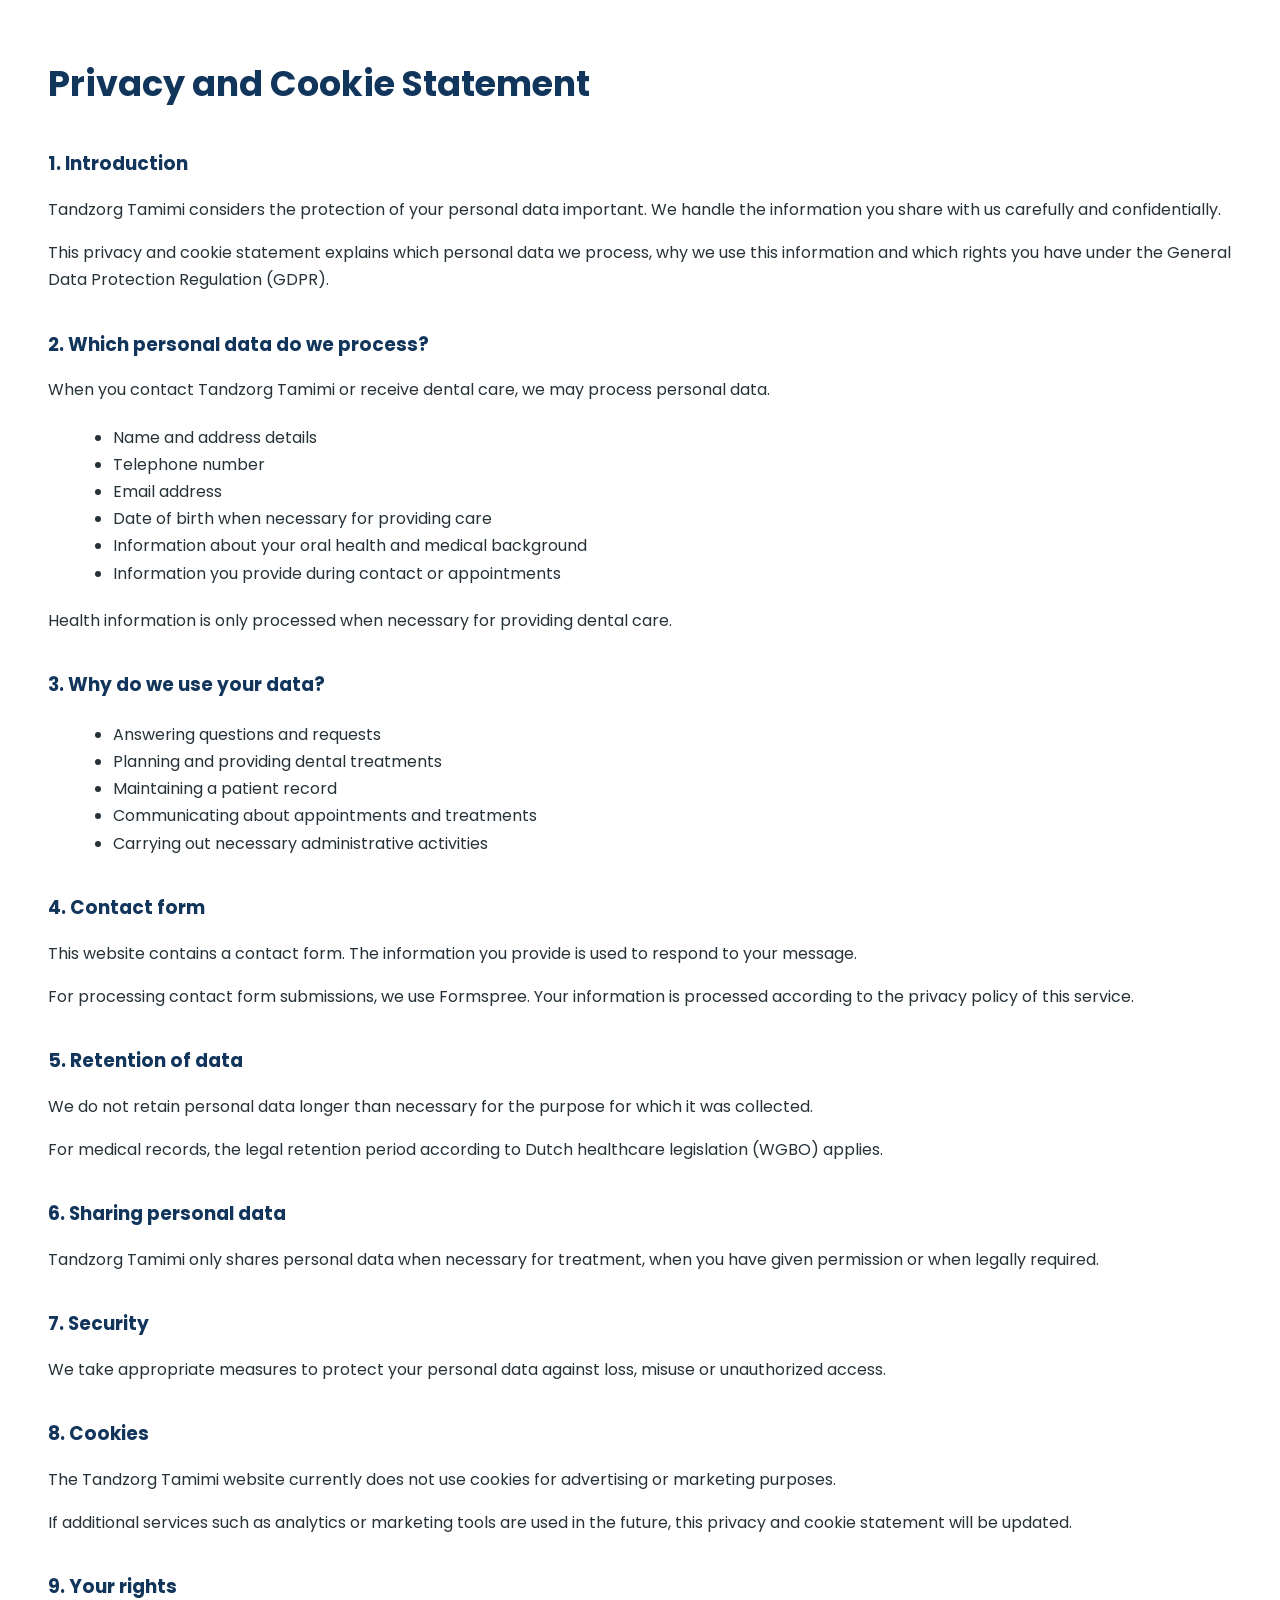
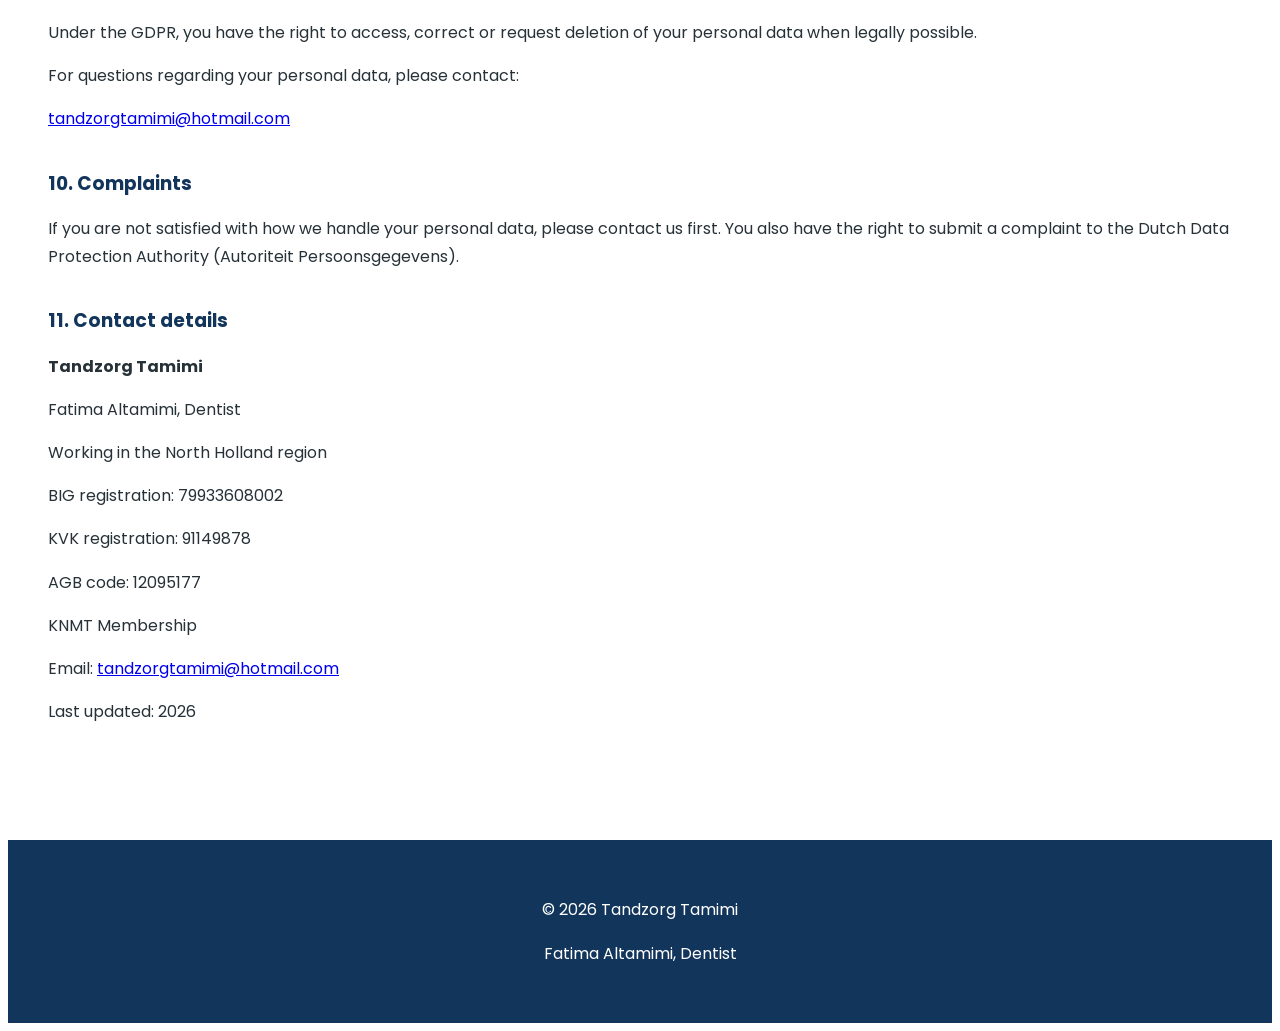
==== commit 1a1ed44c: "Update english.html" ====
--- a/english.html
+++ b/english.html
@@ -139,11 +139,11 @@
 </h2>
 
 <p>
-I am Fatima Altamimi, a dentist who graduated from the Academic Centre for Dentistry Amsterdam (ACTA) in 2023. My approach to dentistry is based on scientific knowledge, modern techniques, and personal attention. For me, good dental care is not only about maintaining a healthy mouth, but also about giving patients the confidence to smile freely again.
-</p>
-
-<p>
-When you are in my dental chair, it is important to me that you feel heard and at ease. I take the time to listen to your wishes and concerns, so that together we can find the treatment that best suits your needs.
+I graduated as a dentist from the Academic Centre for Dentistry Amsterdam (ACTA) in 2023. My approach to dentistry is based on scientific knowledge, modern techniques, and personal attention. For me, good dental care is not only about maintaining a healthy mouth, but also about giving patients the confidence to smile freely again.
+</p>
+
+<p>
+When you are in my chair, it is important to me that you feel heard and at ease. I take the time to listen to your wishes and concerns so that together we can find the treatment that best suits your needs.
 </p>
 
 <p>
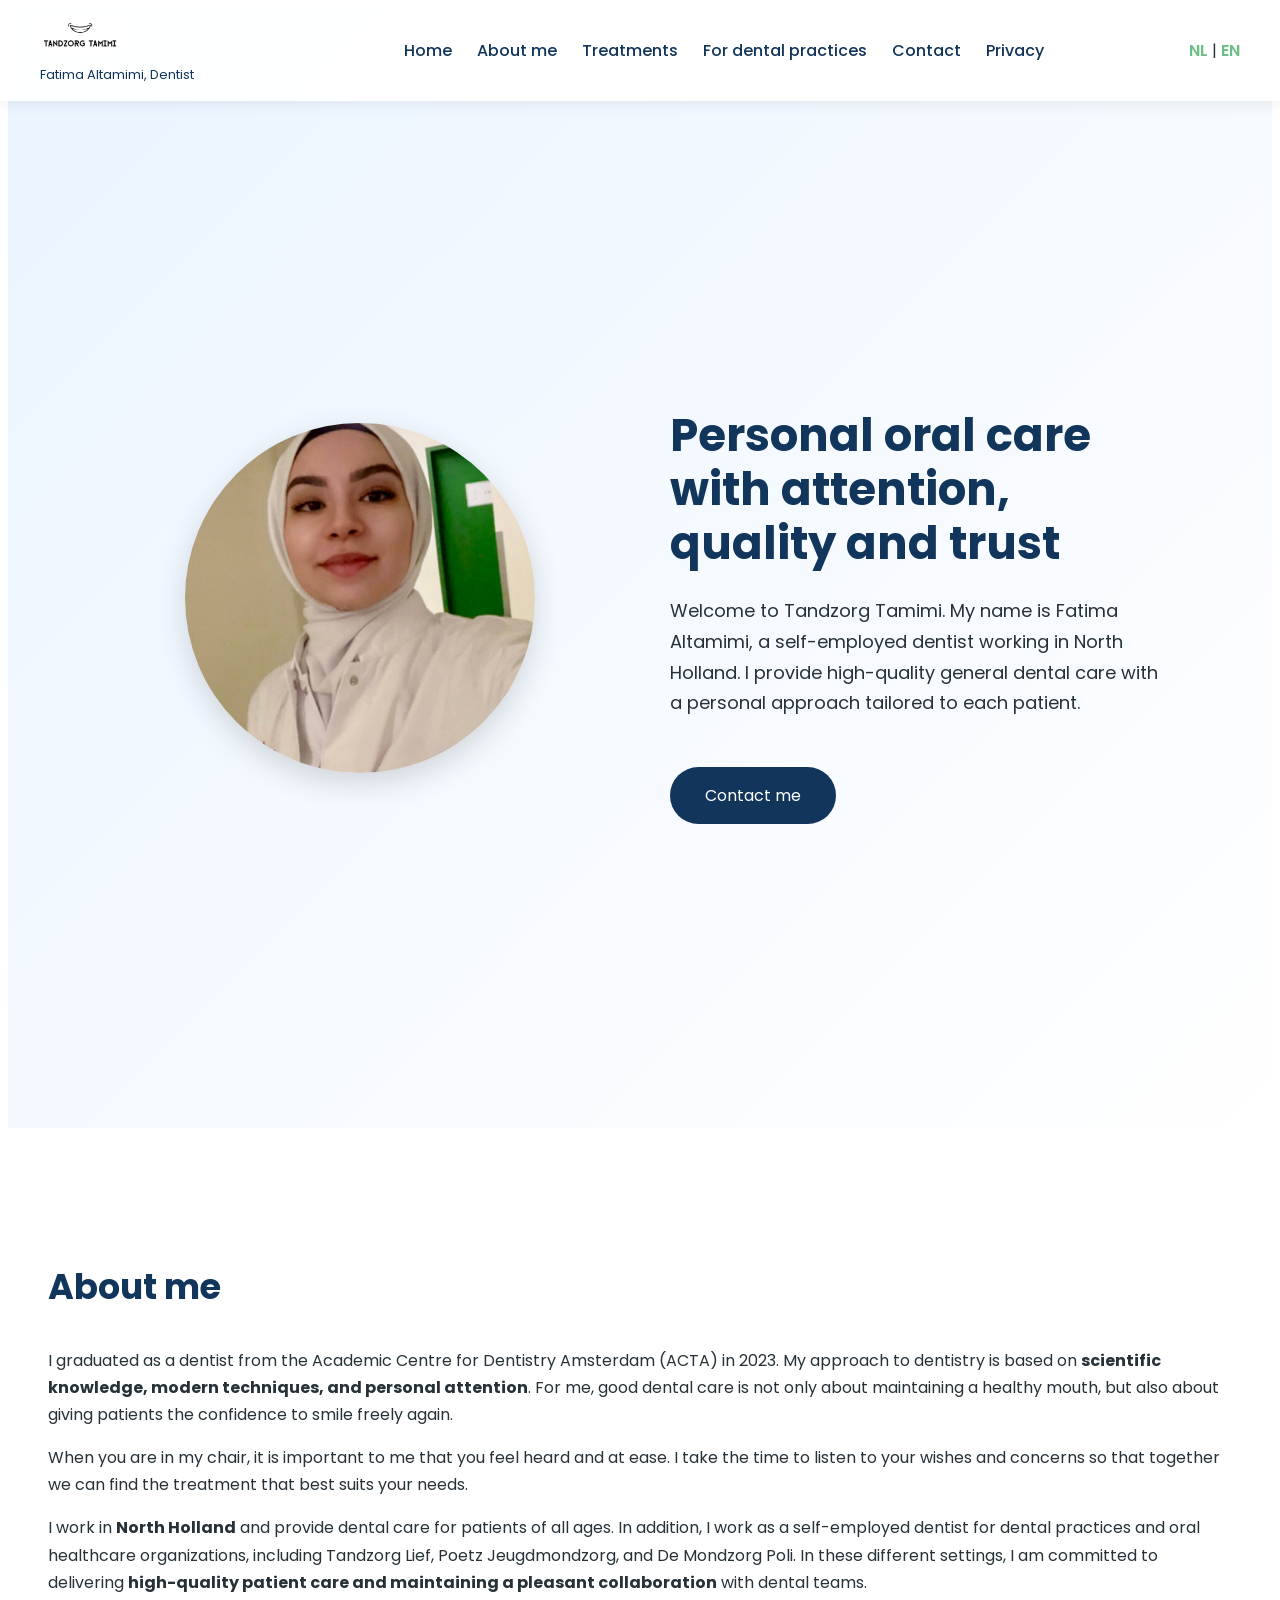
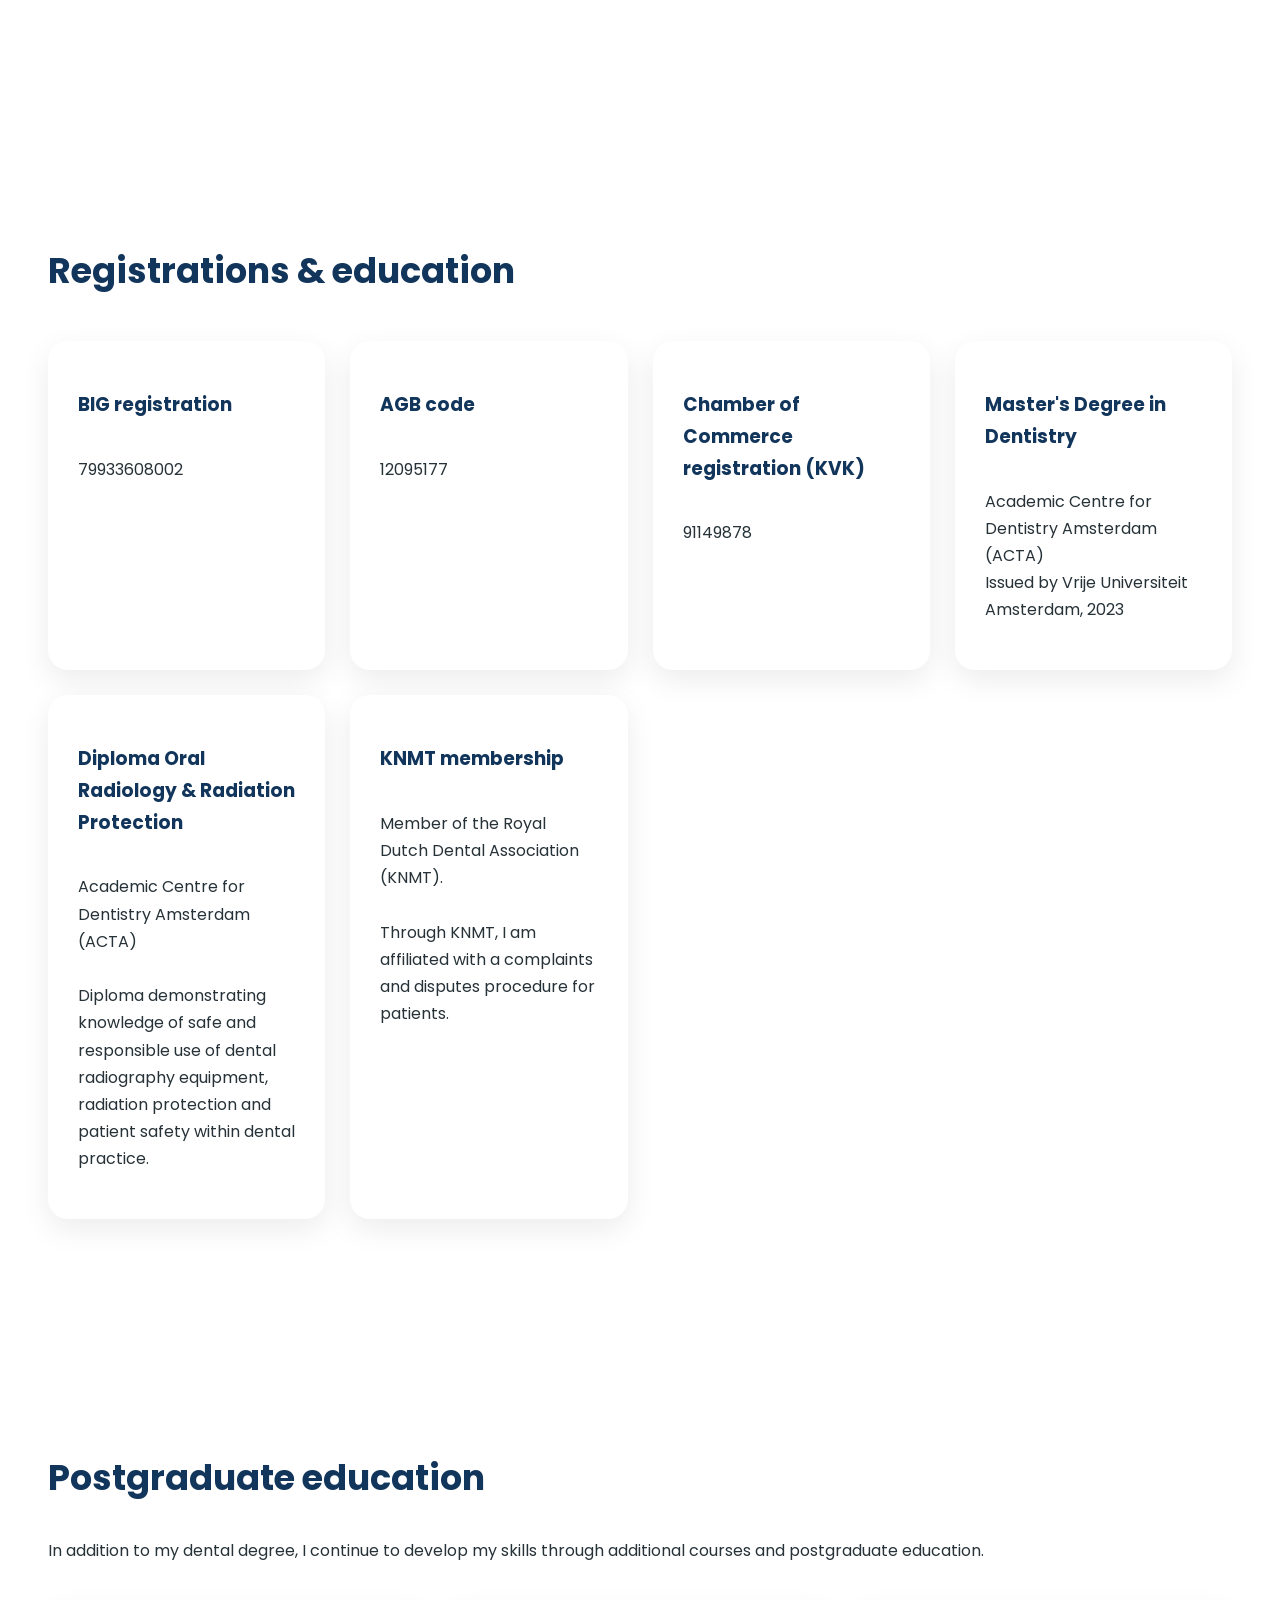
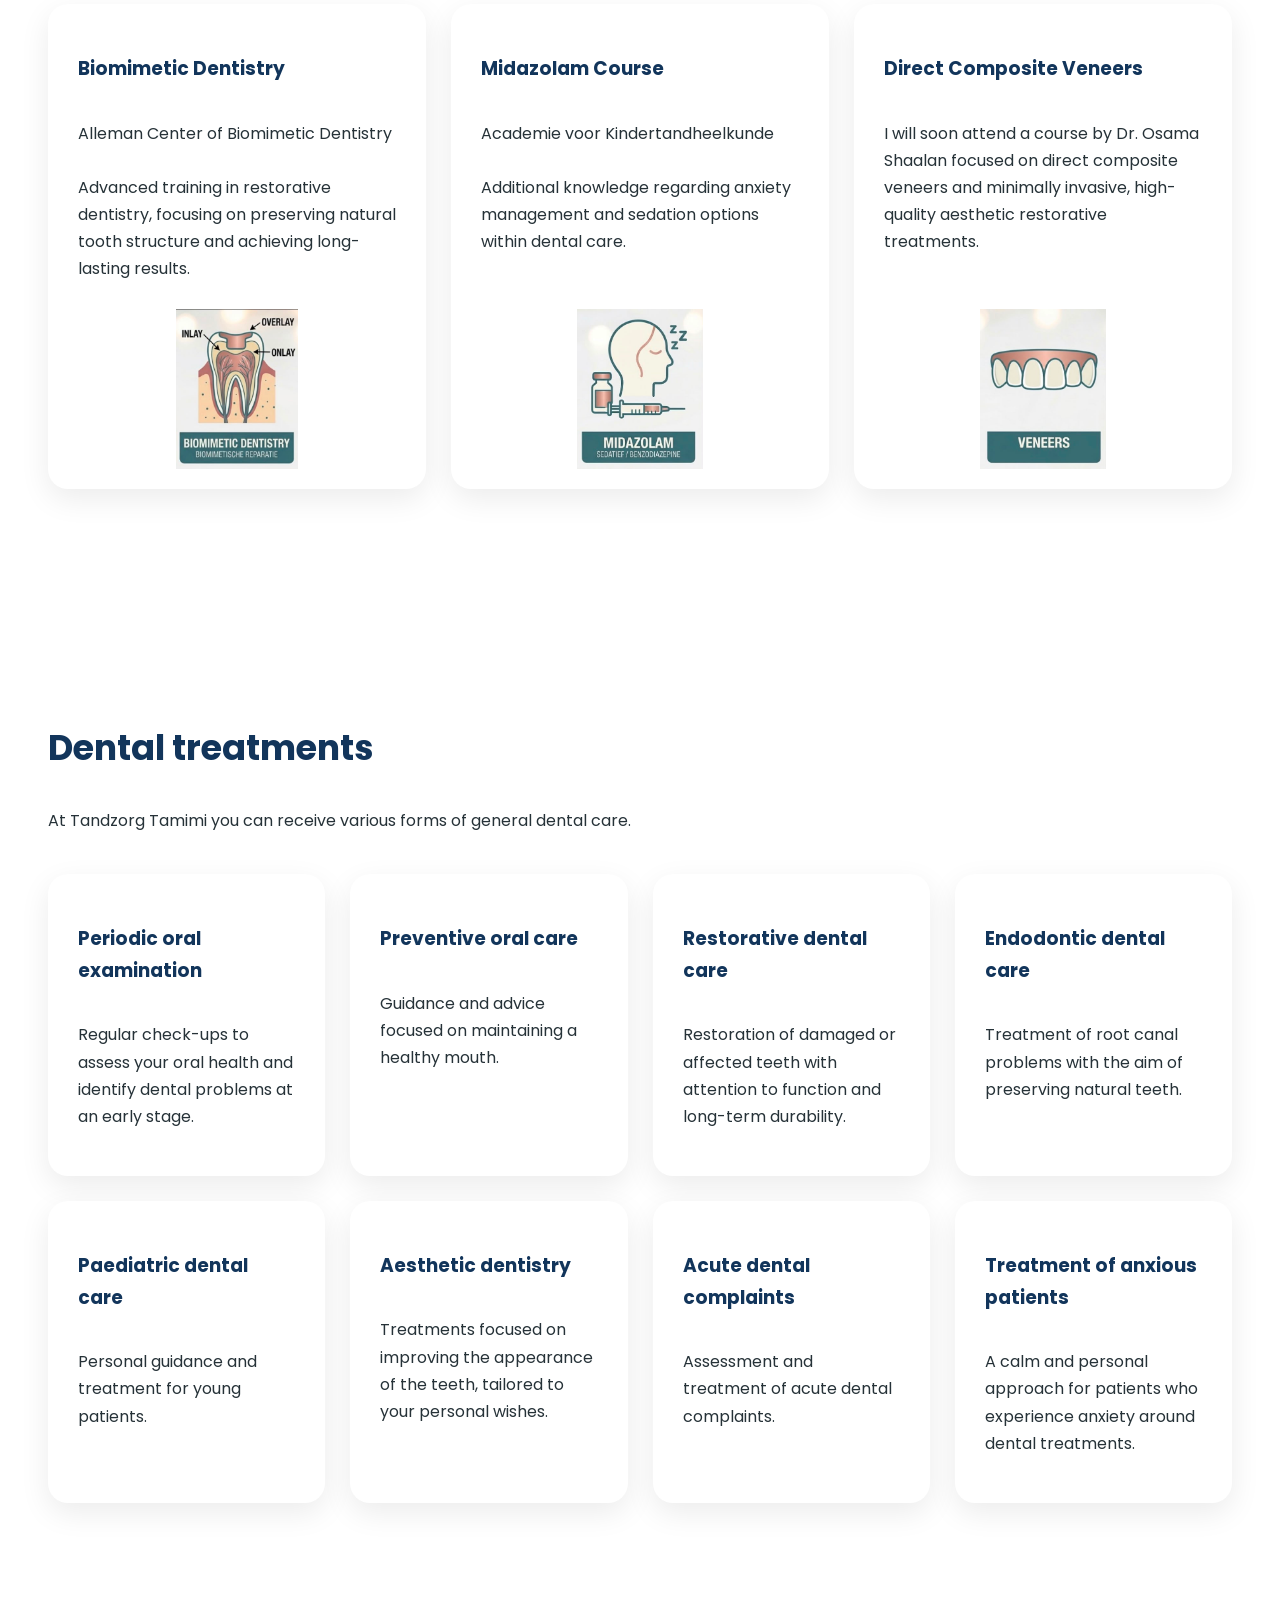
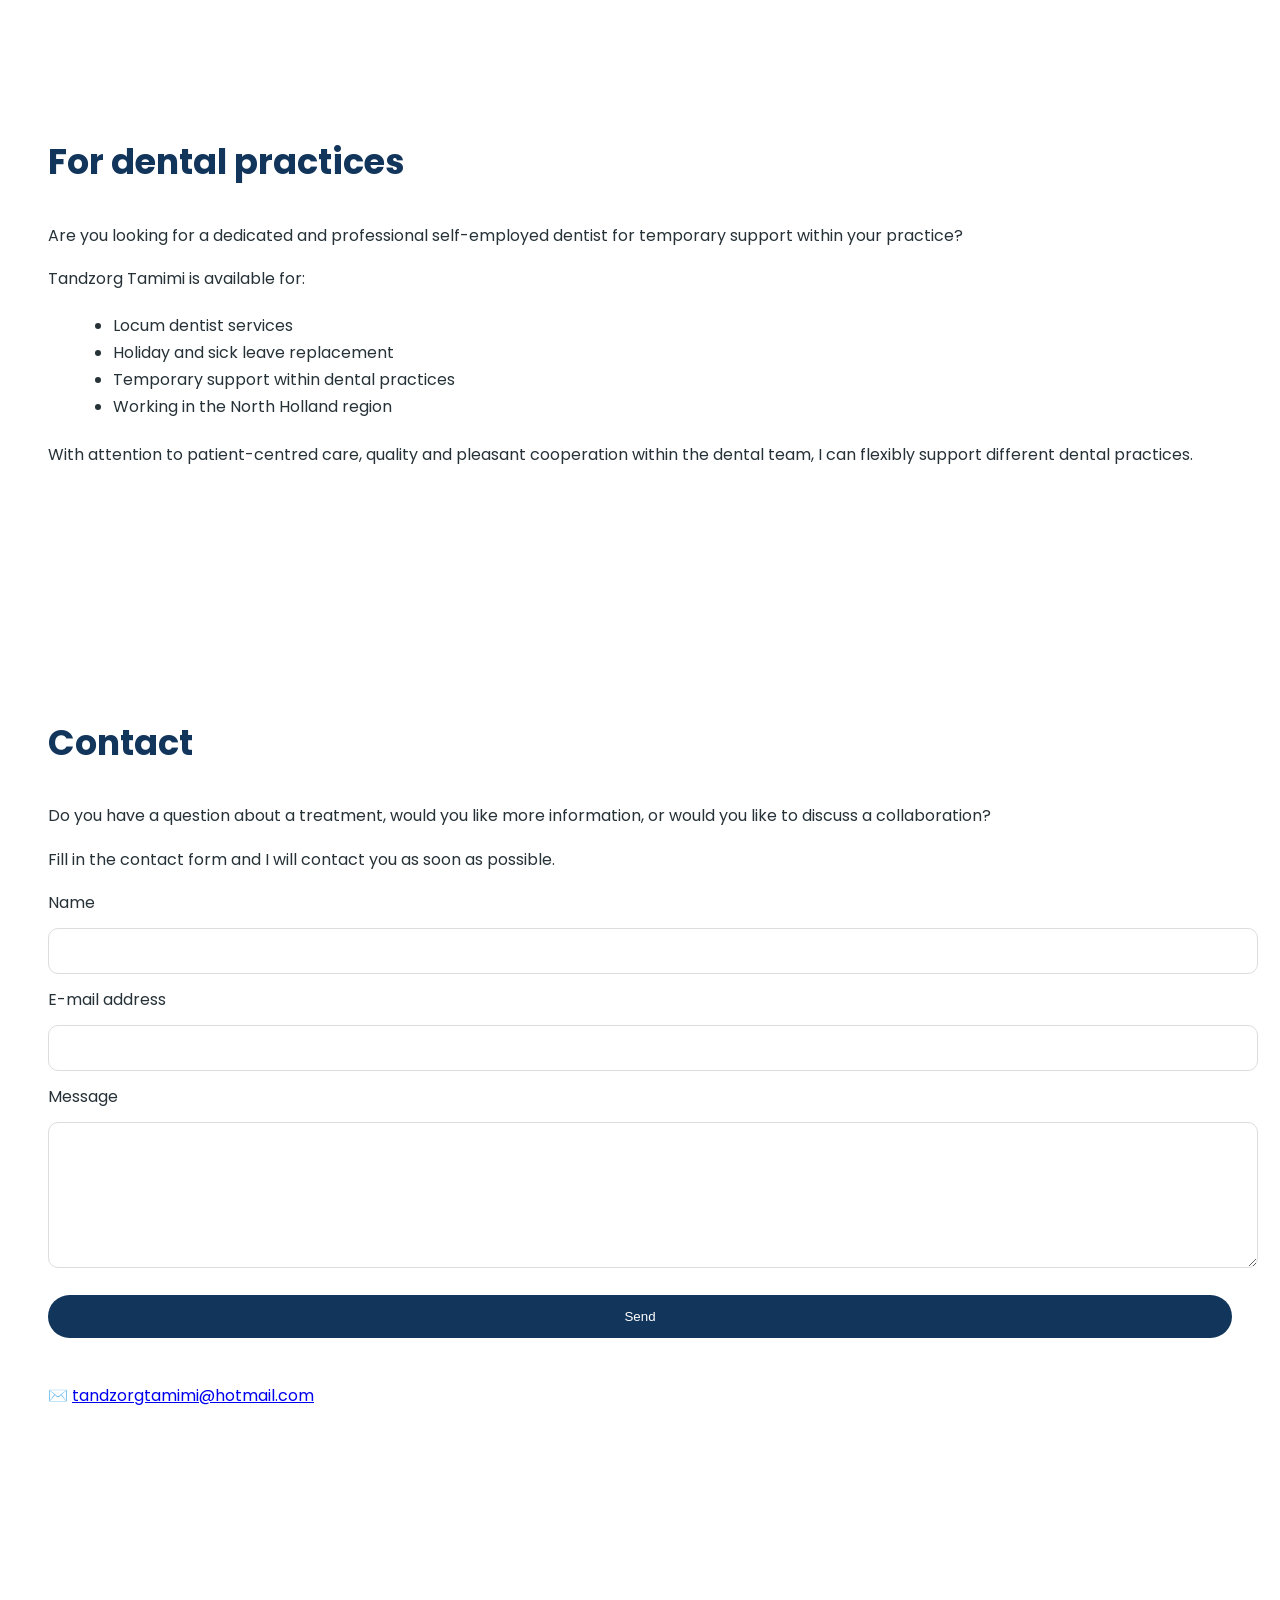
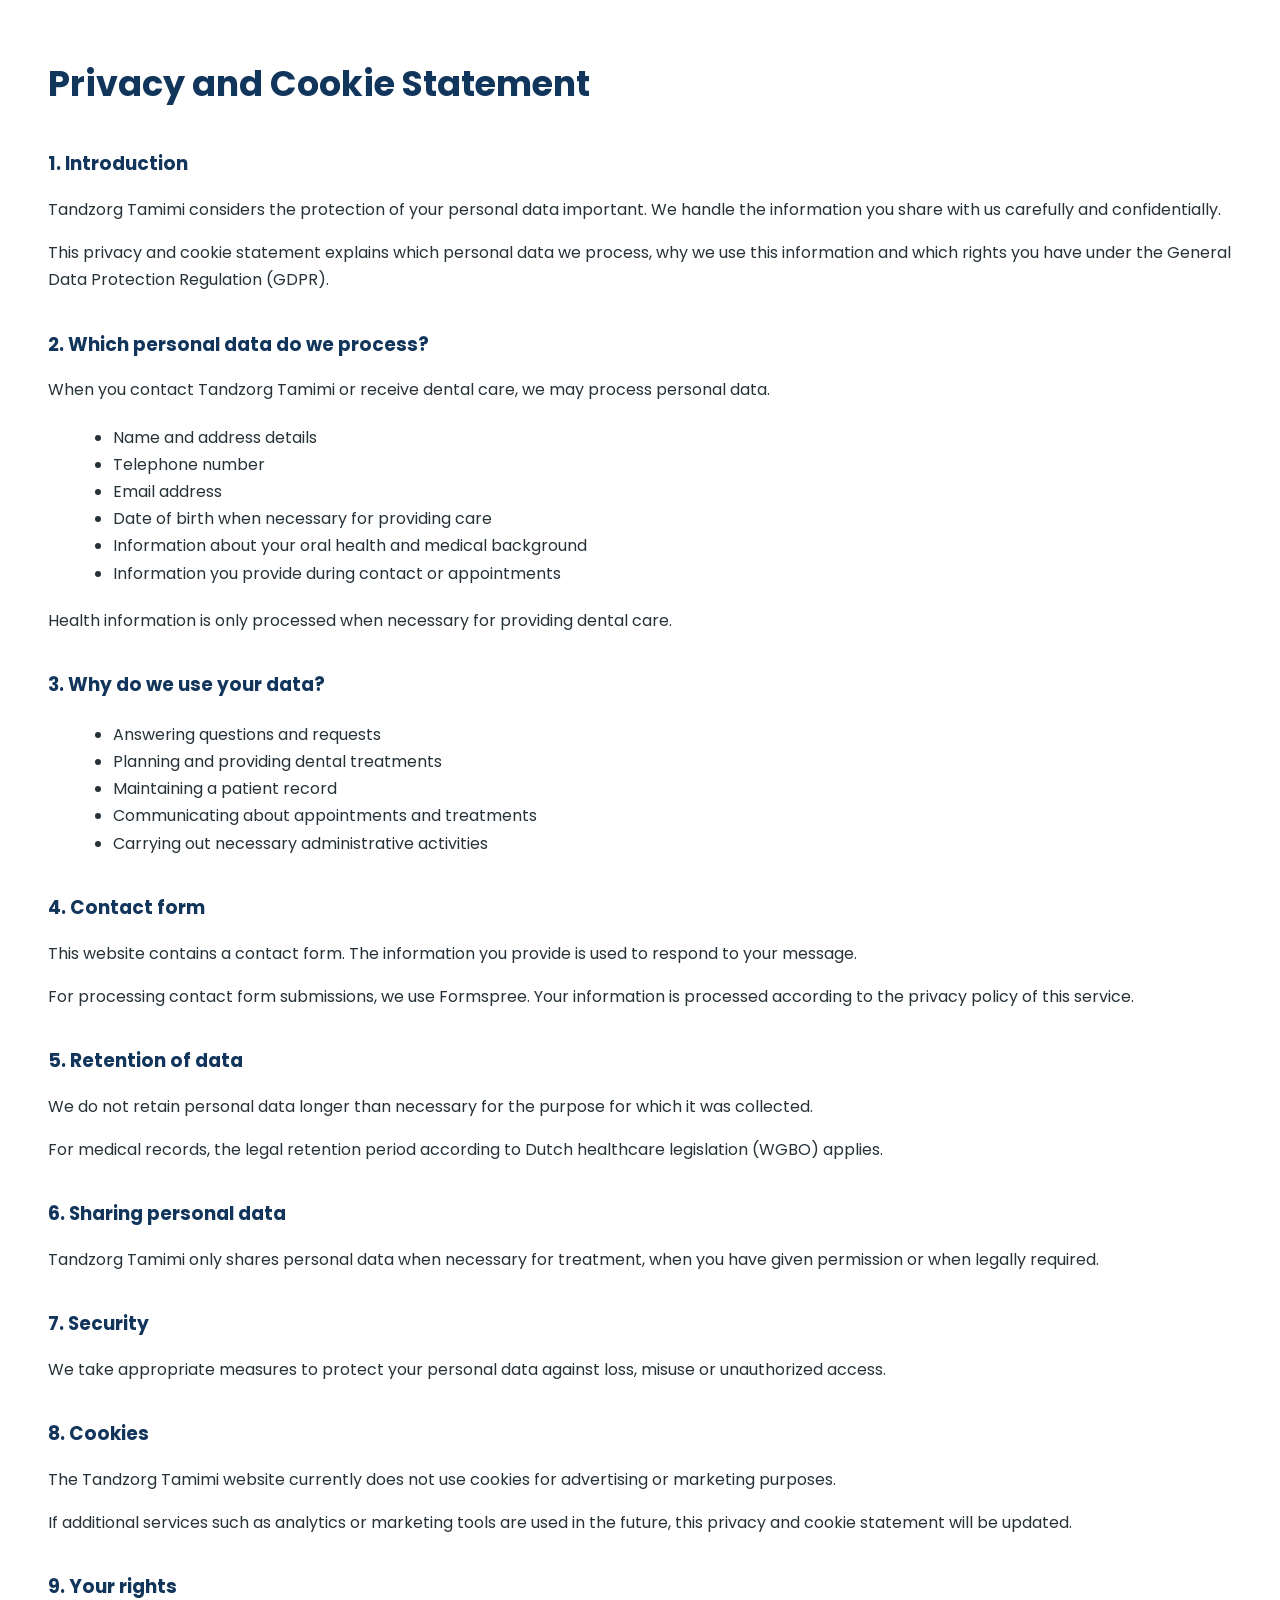
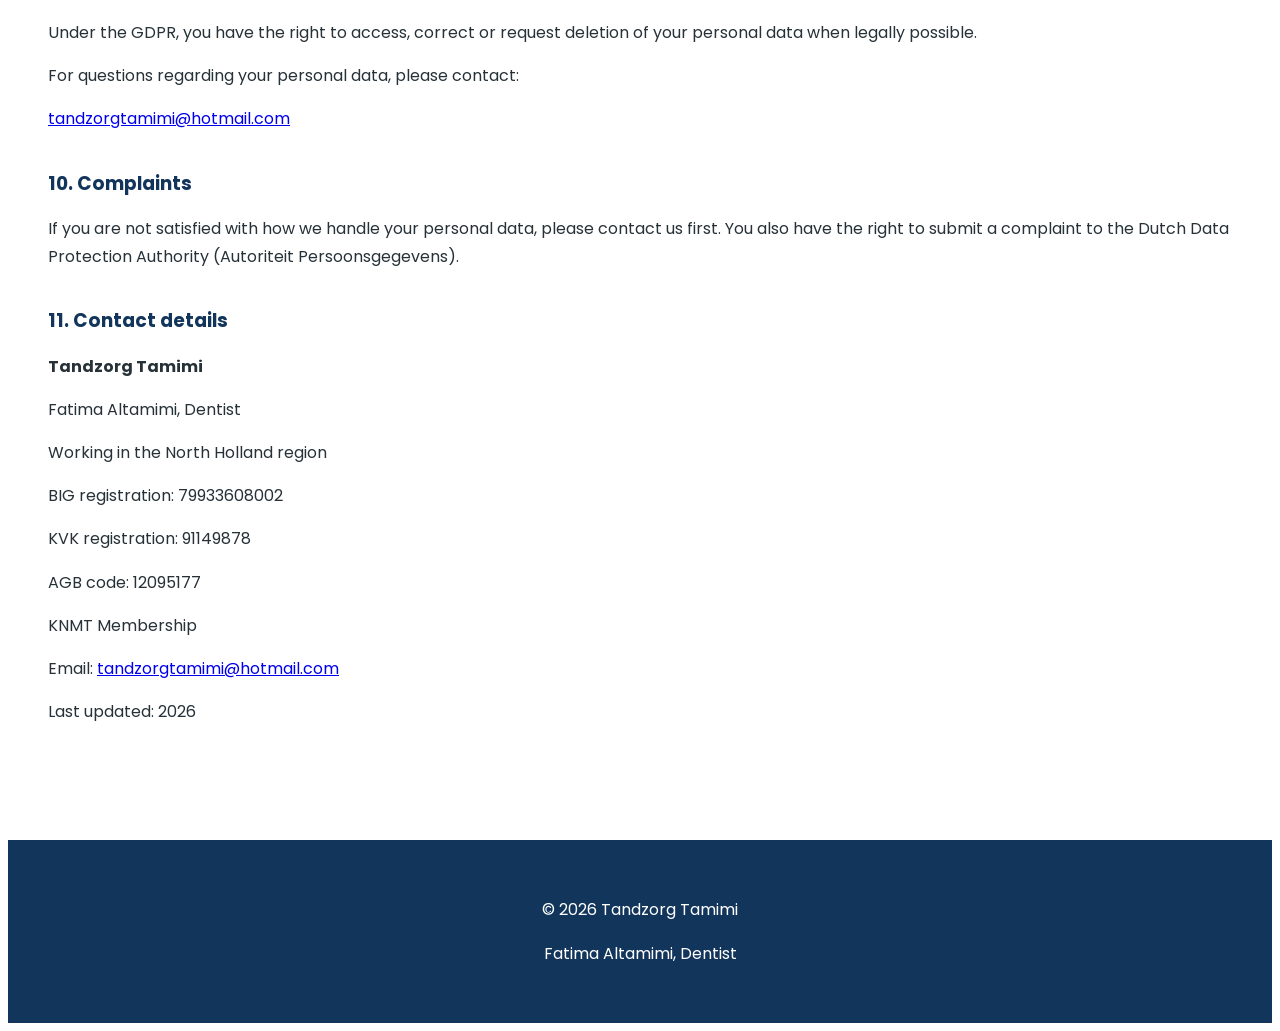
==== commit 813828f4: "Update english.html" ====
--- a/english.html
+++ b/english.html
@@ -139,7 +139,7 @@
 </h2>
 
 <p>
-I graduated as a dentist from the Academic Centre for Dentistry Amsterdam (ACTA) in 2023. My approach to dentistry is based on scientific knowledge, modern techniques, and personal attention. For me, good dental care is not only about maintaining a healthy mouth, but also about giving patients the confidence to smile freely again.
+I graduated as a dentist from the Academic Centre for Dentistry Amsterdam (ACTA) in 2023. My approach to dentistry is based on <strong>scientific knowledge, modern techniques, and personal attention</strong>. For me, good dental care is not only about maintaining a healthy mouth, but also about giving patients the confidence to smile freely again.
 </p>
 
 <p>
@@ -147,11 +147,10 @@
 </p>
 
 <p>
-I work in North Holland and provide dental care for patients of all ages. In addition, I work as a self-employed dentist for dental practices and oral healthcare organizations, including Tandzorg Lief, Poetz Jeugdmondzorg, and De Mondzorg Poli. In these different settings, I am committed to delivering high-quality patient care while working closely with dental teams.
+I work in <strong>North Holland</strong> and provide dental care for patients of all ages. In addition, I work as a self-employed dentist for dental practices and oral healthcare organizations, including Tandzorg Lief, Poetz Jeugdmondzorg, and De Mondzorg Poli. In these different settings, I am committed to delivering <strong>high-quality patient care and maintaining a pleasant collaboration</strong> with dental teams.
 </p>
 
 </section>
-
 
 
 
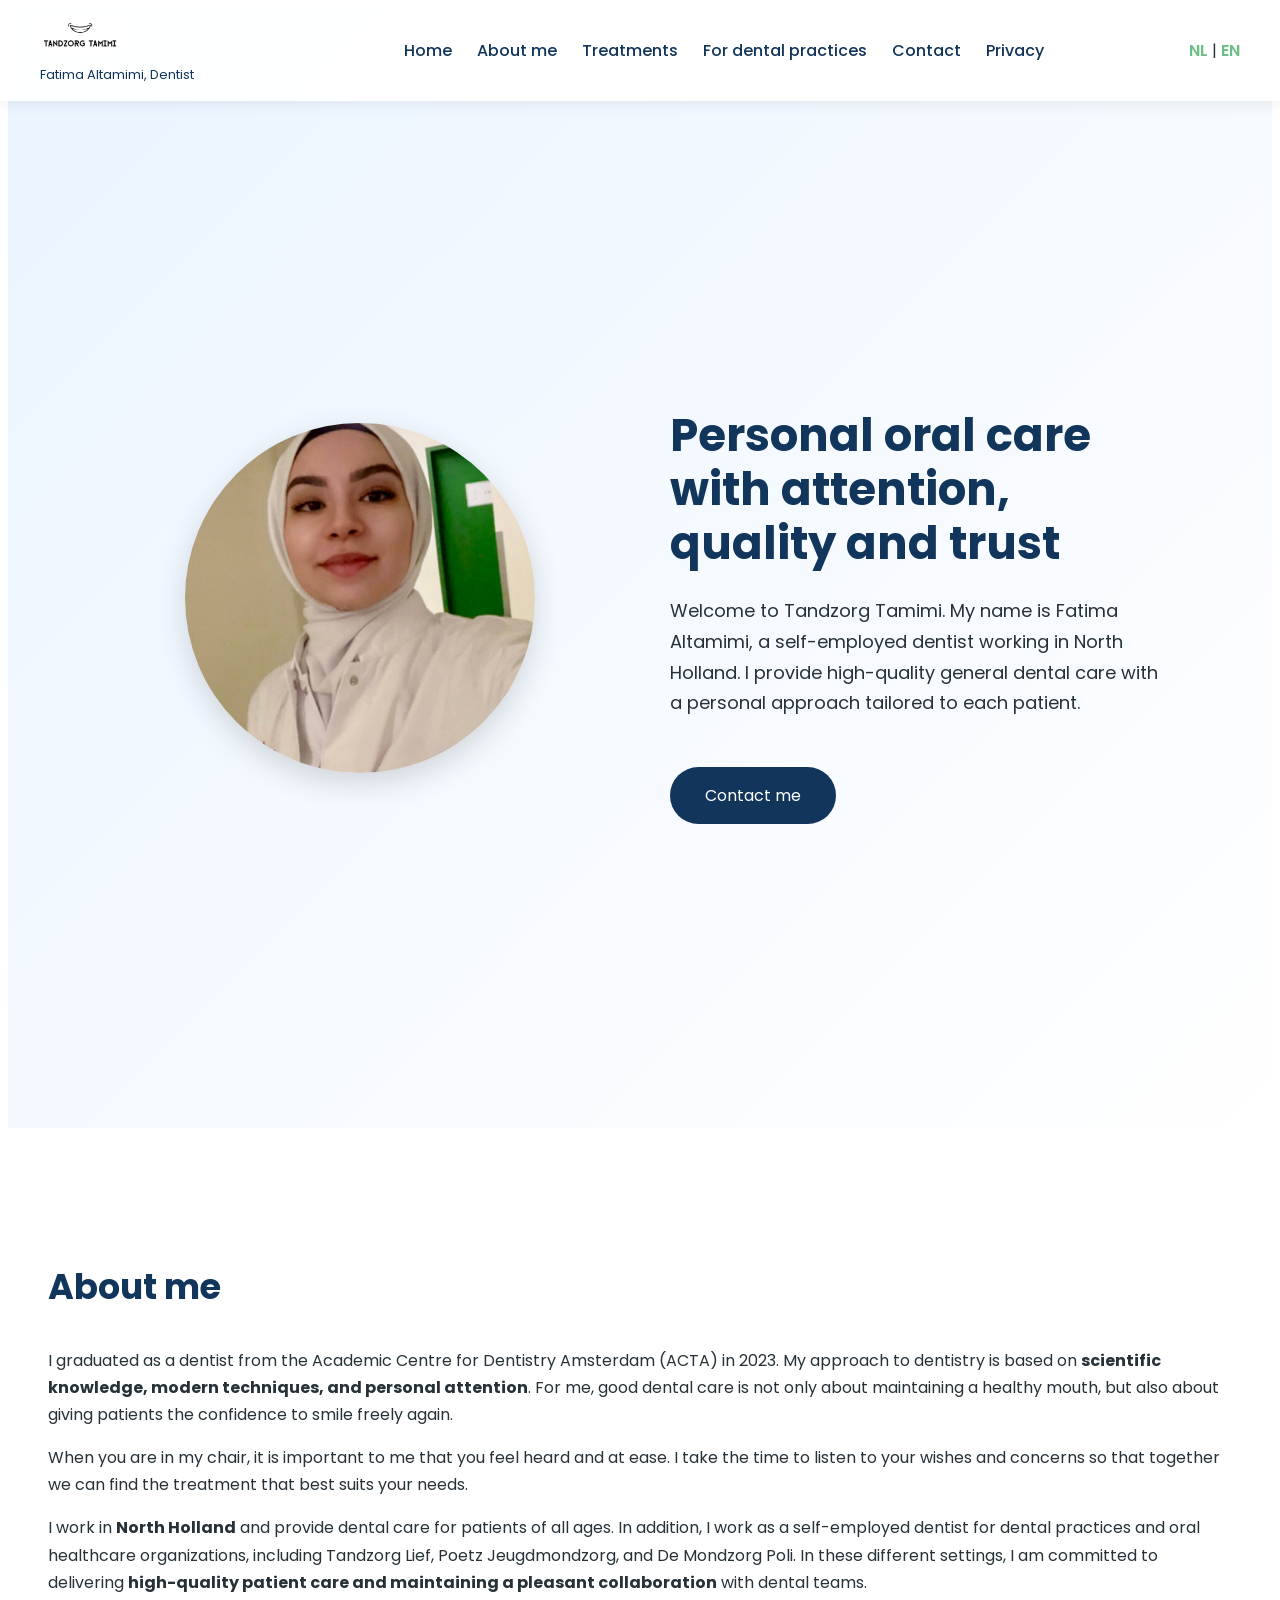
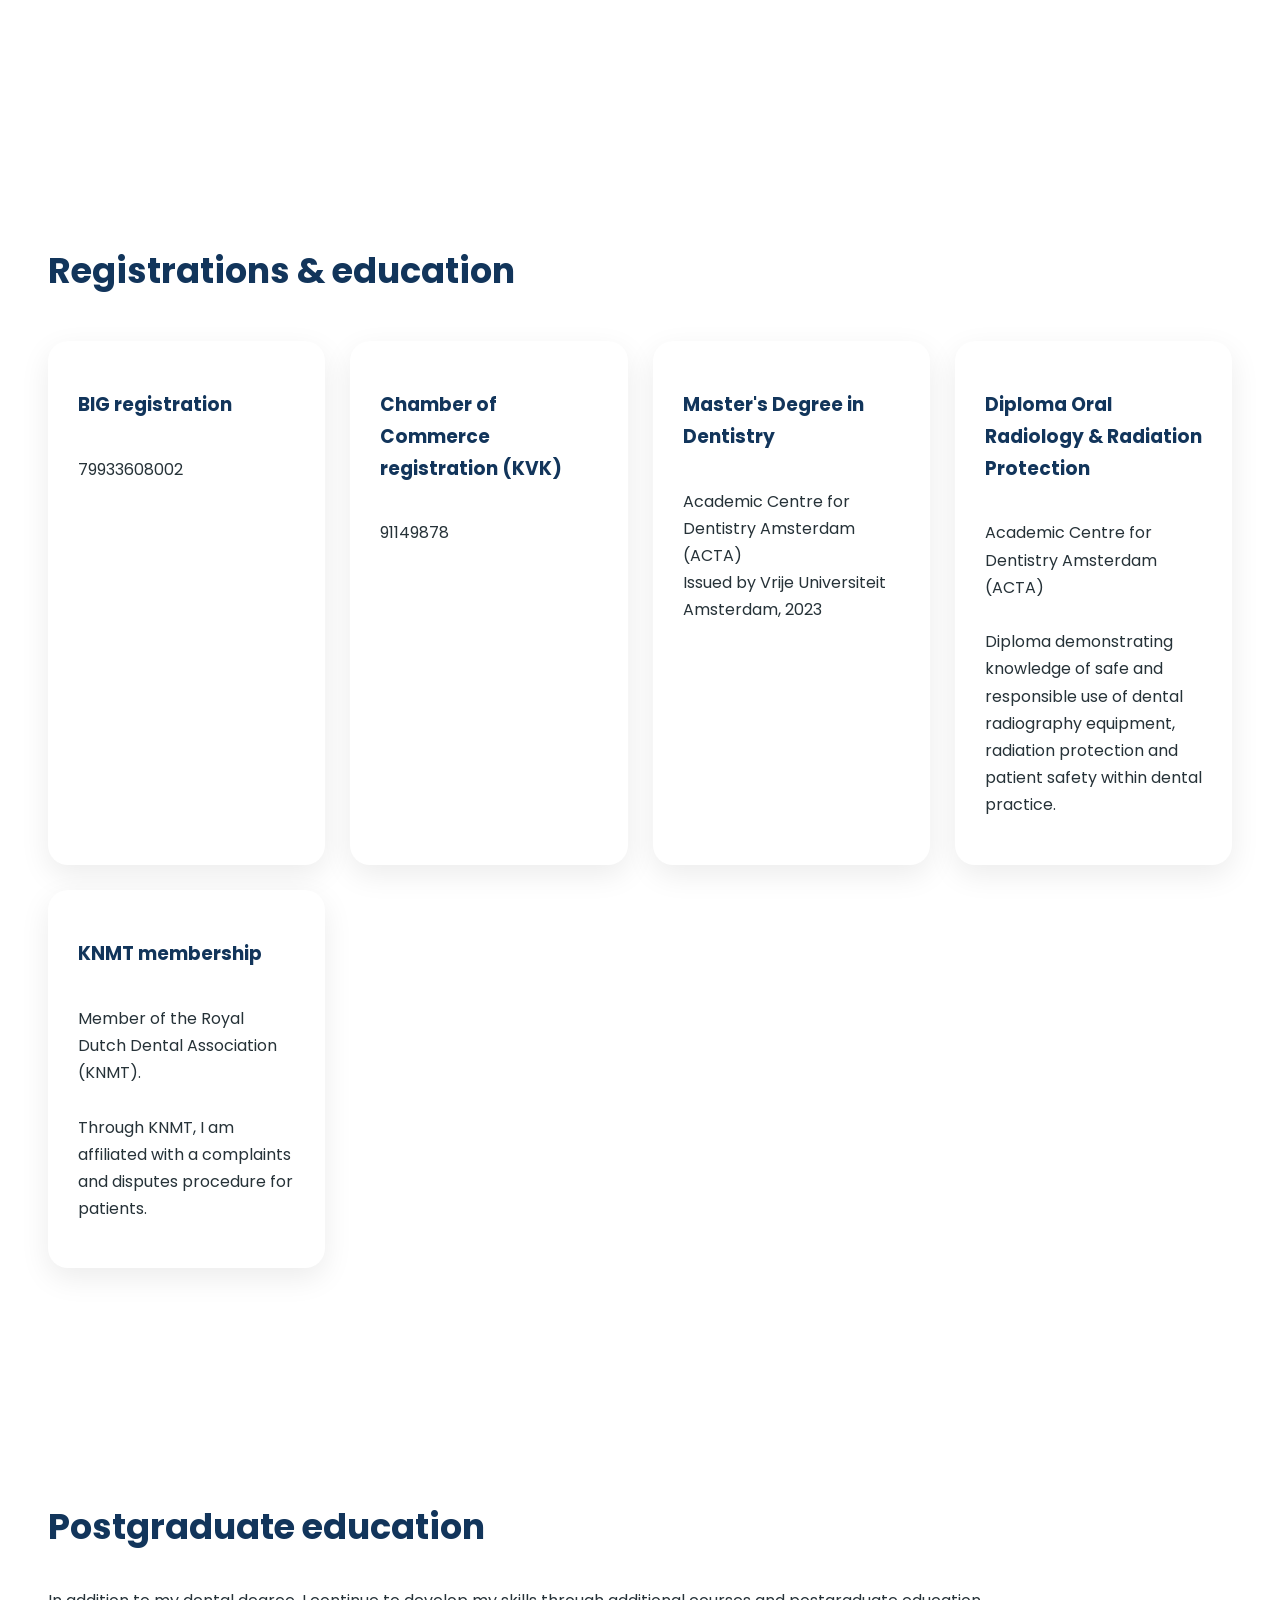
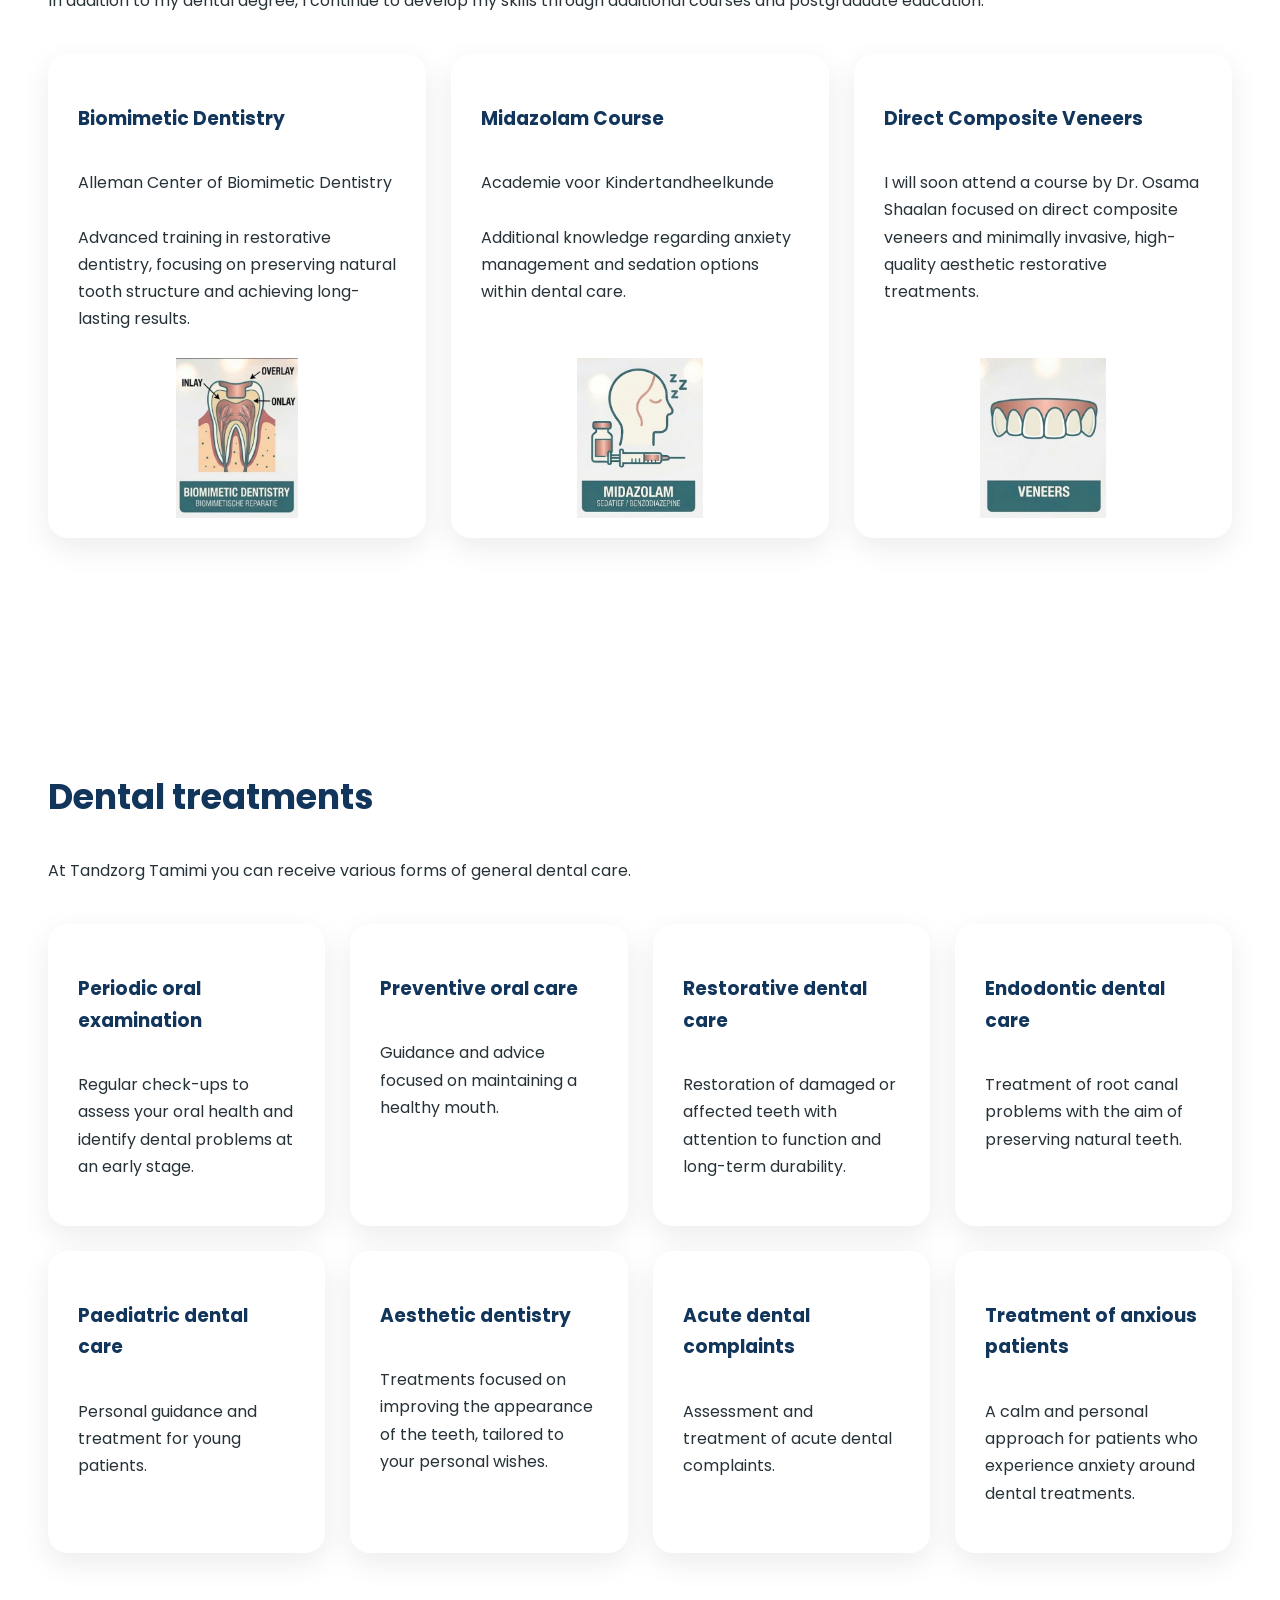
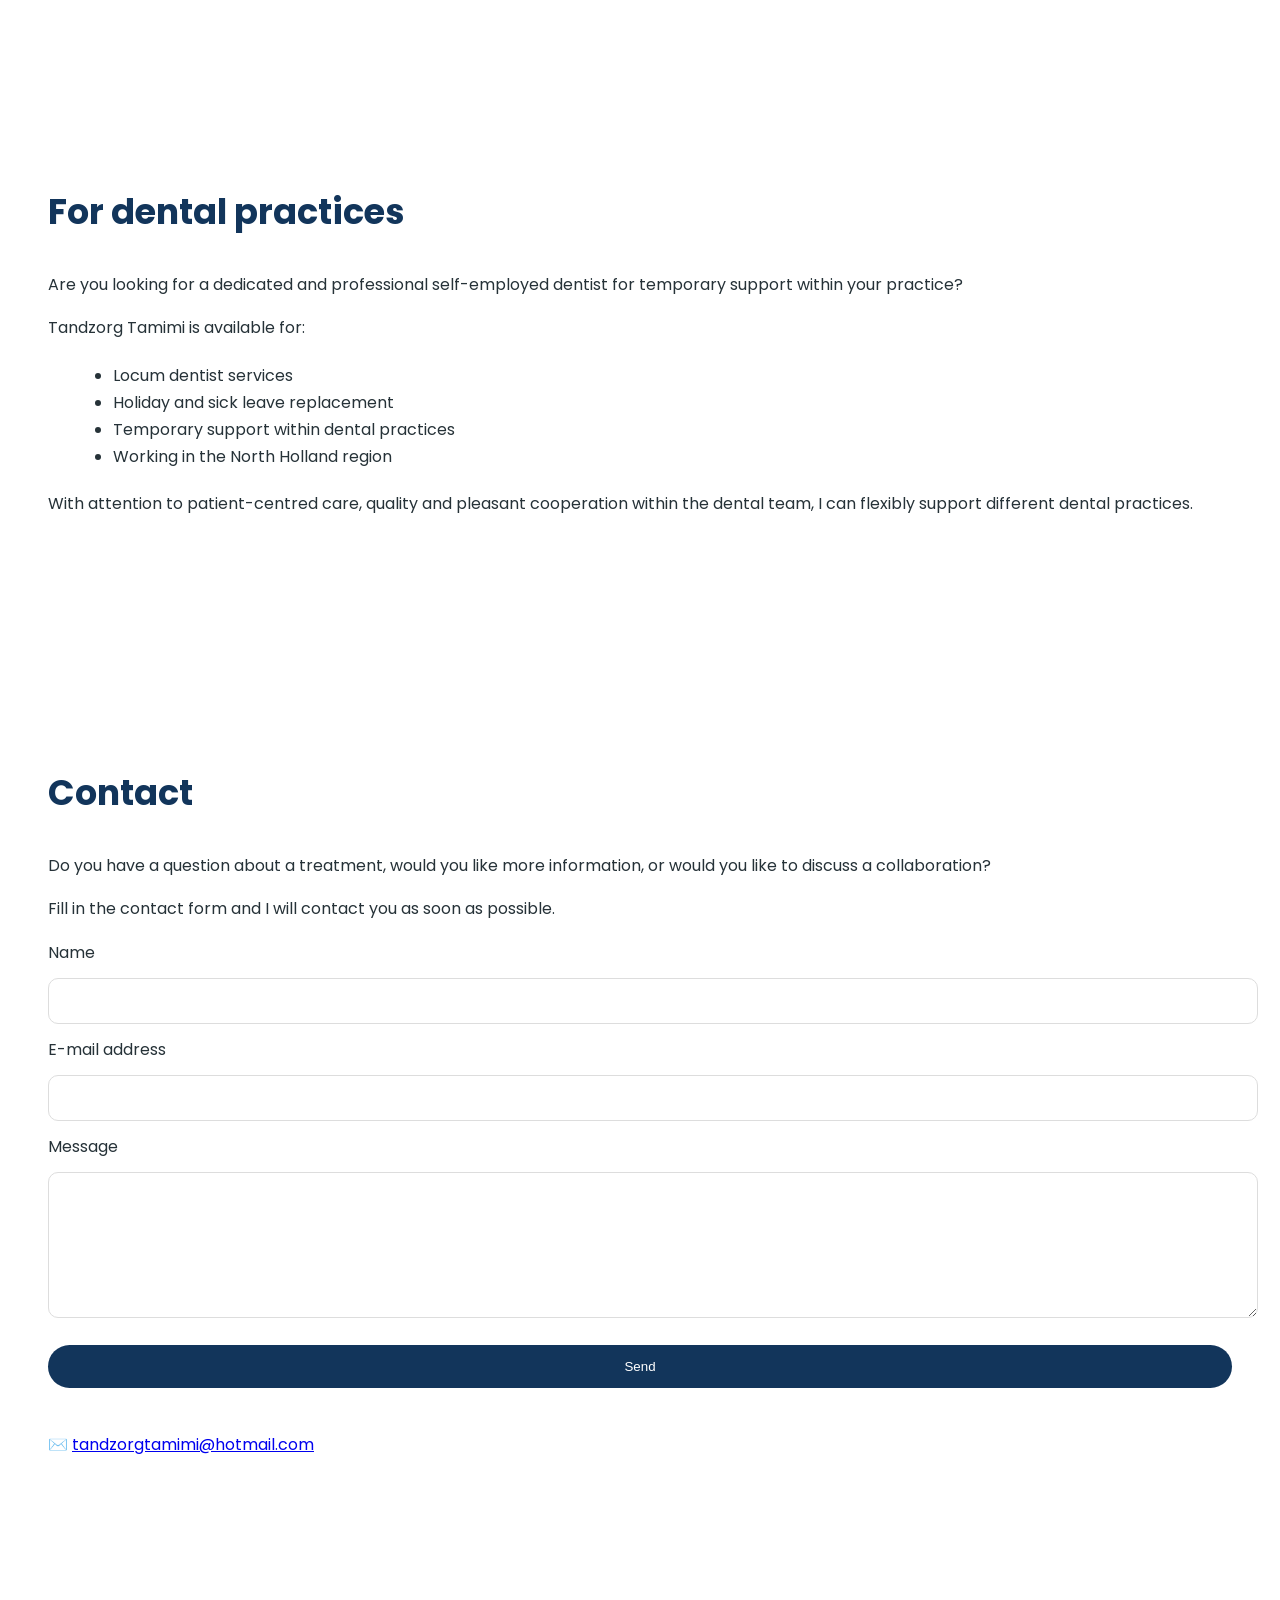
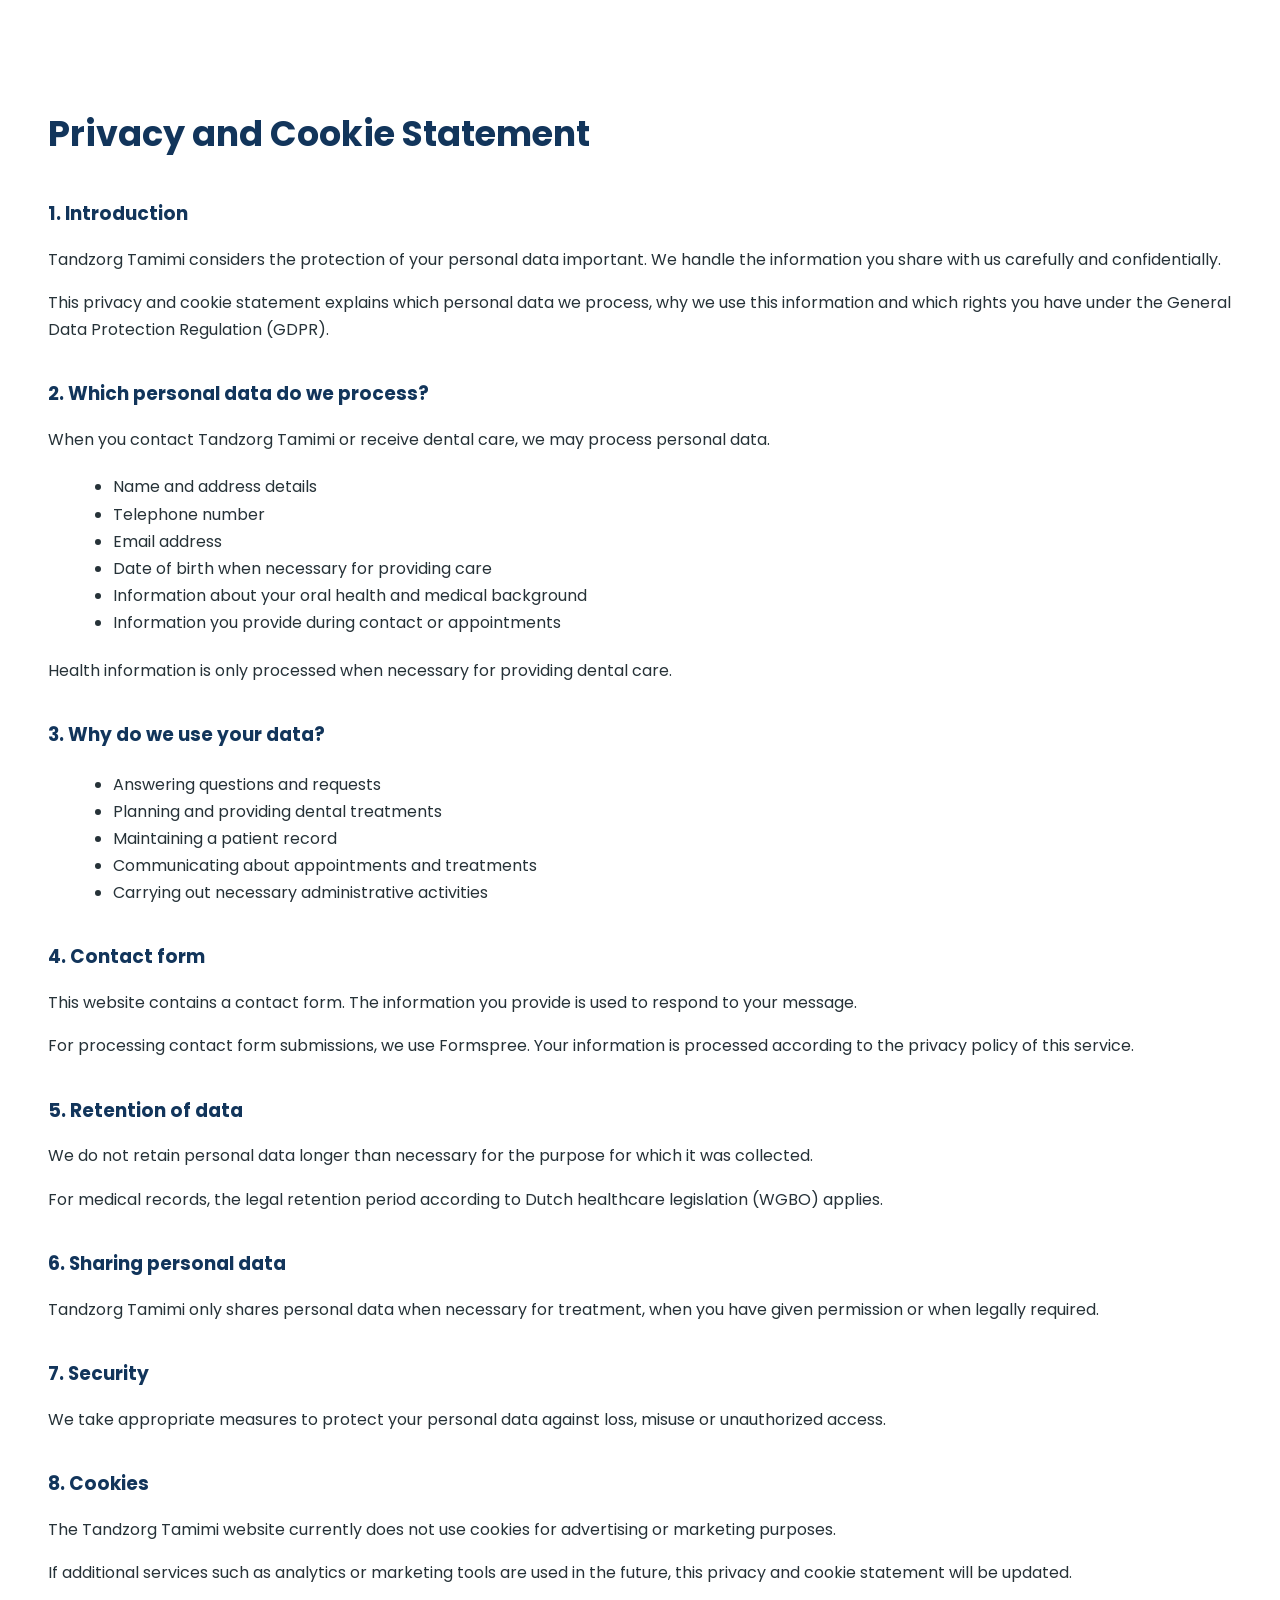
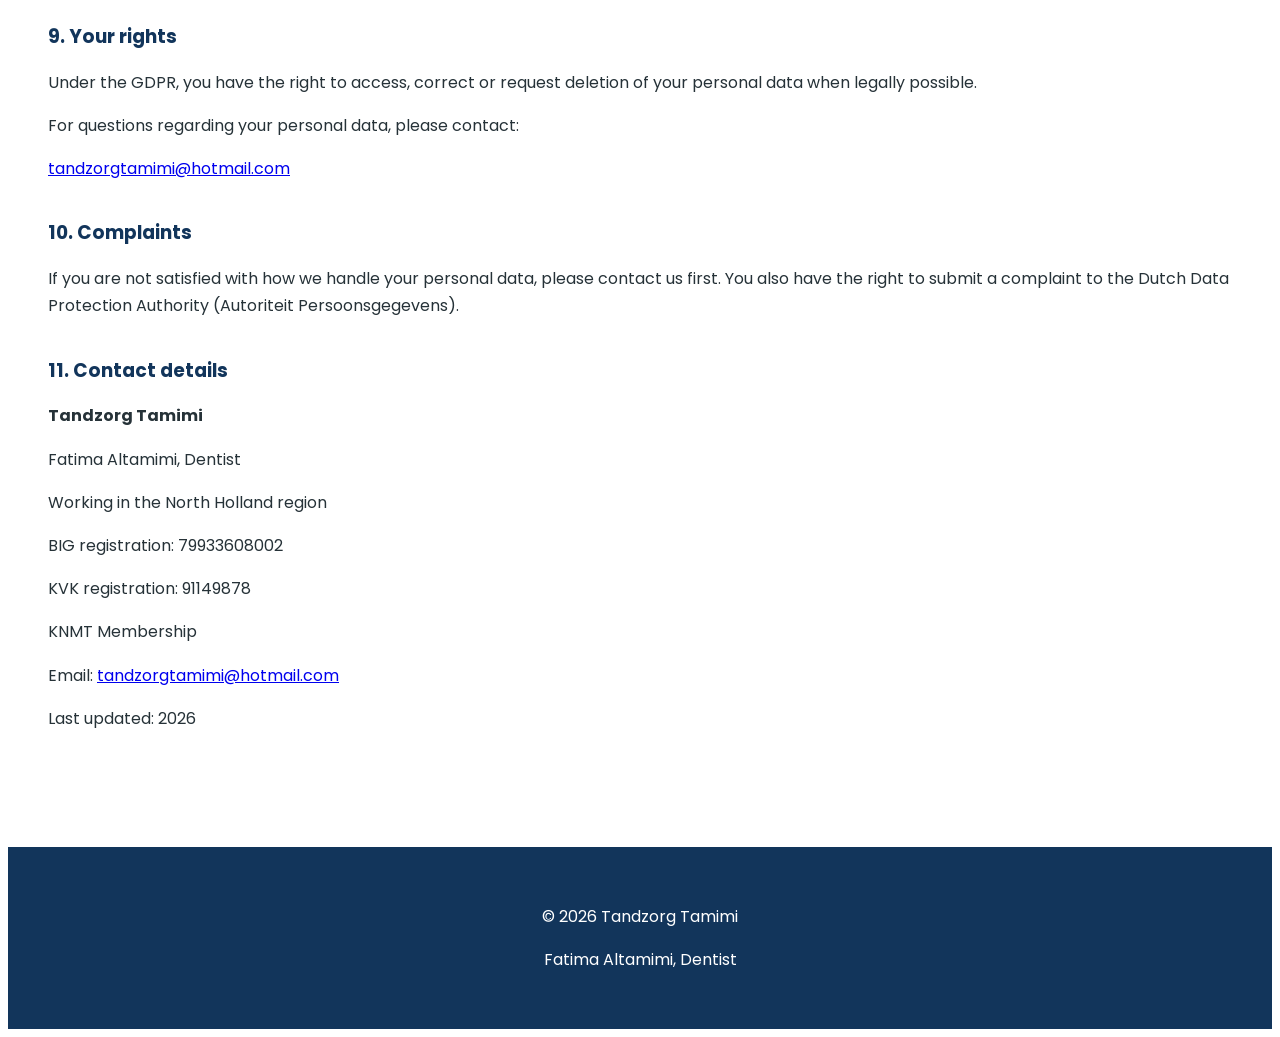
==== commit 1ae0b4ec: "Update english.html" ====
--- a/english.html
+++ b/english.html
@@ -180,18 +180,6 @@
 </div>
 
 
-<div class="card">
-
-<h3>
-AGB code
-</h3>
-
-<p>
-12095177
-</p>
-
-</div>
-
 
 <div class="card">
 
@@ -812,11 +800,6 @@
 
 
 <p>
-AGB code: 12095177
-</p>
-
-
-<p>
 KNMT Membership
 </p>
 
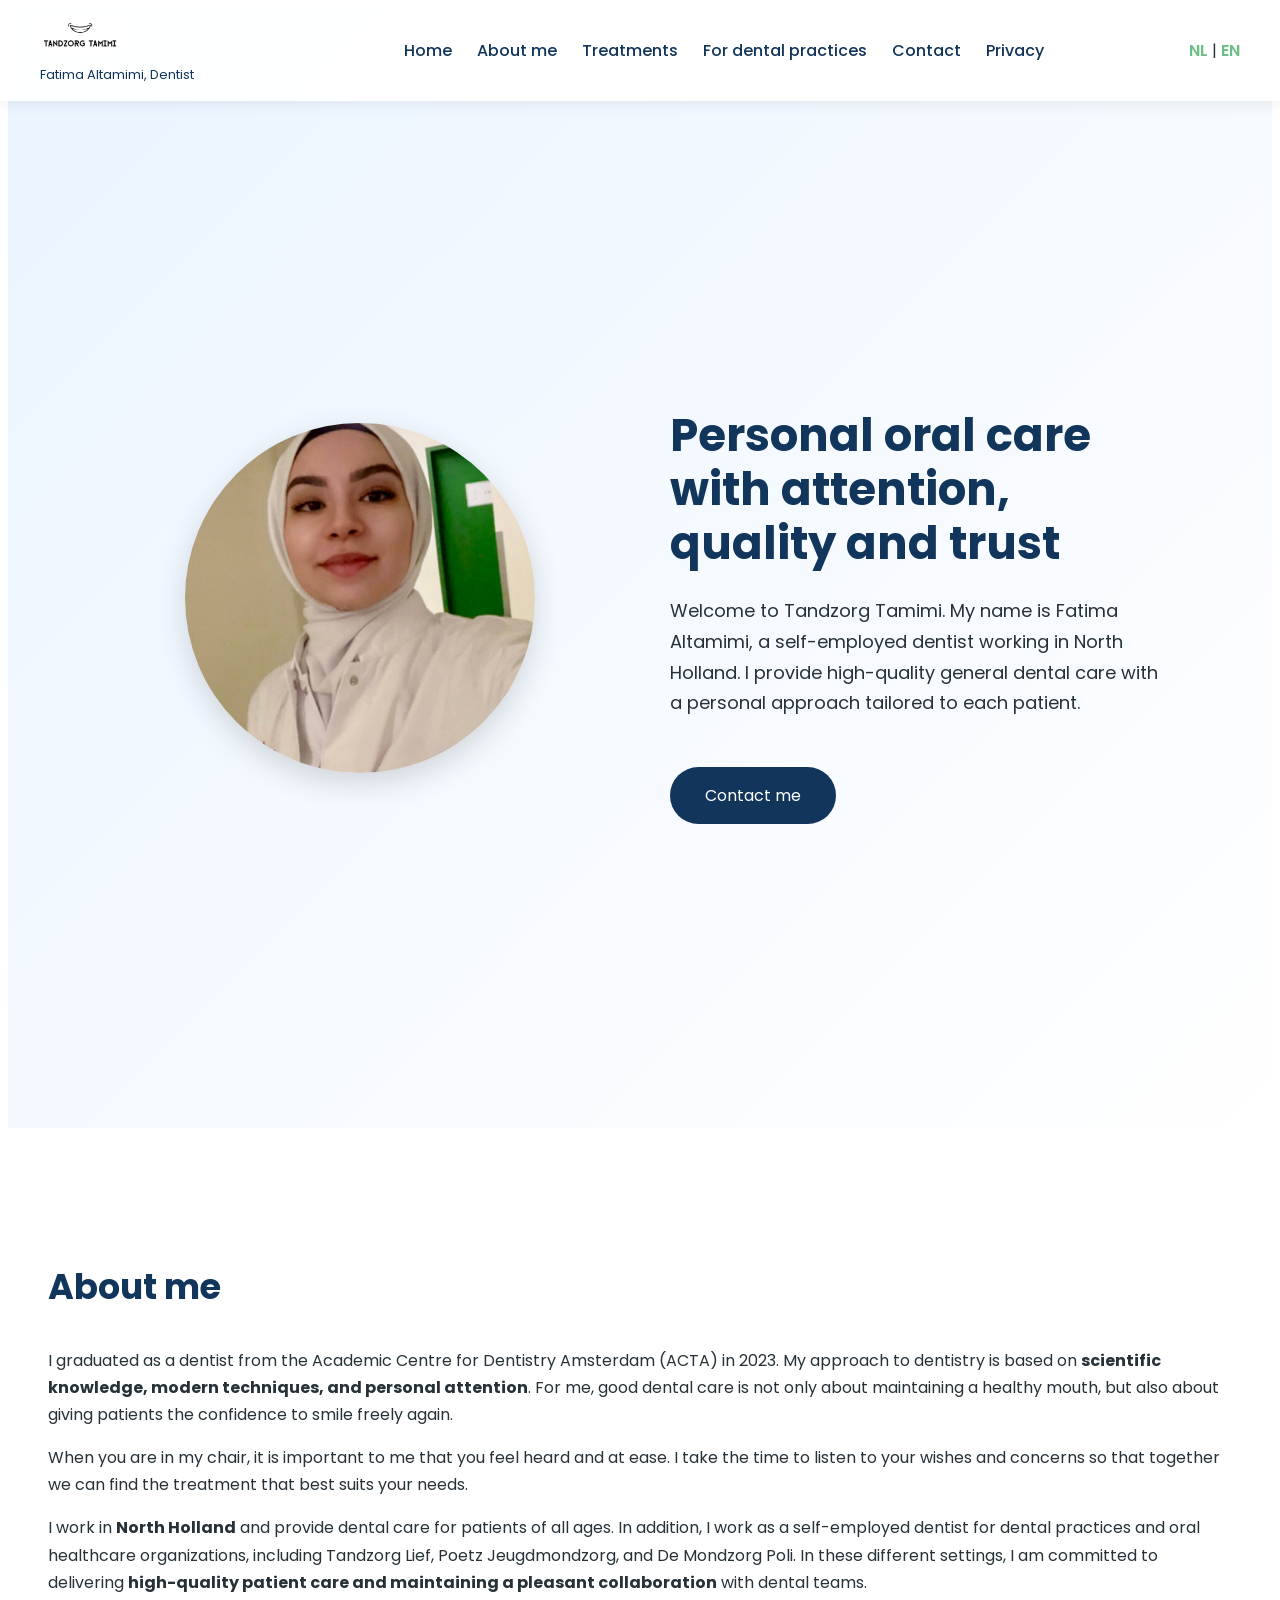
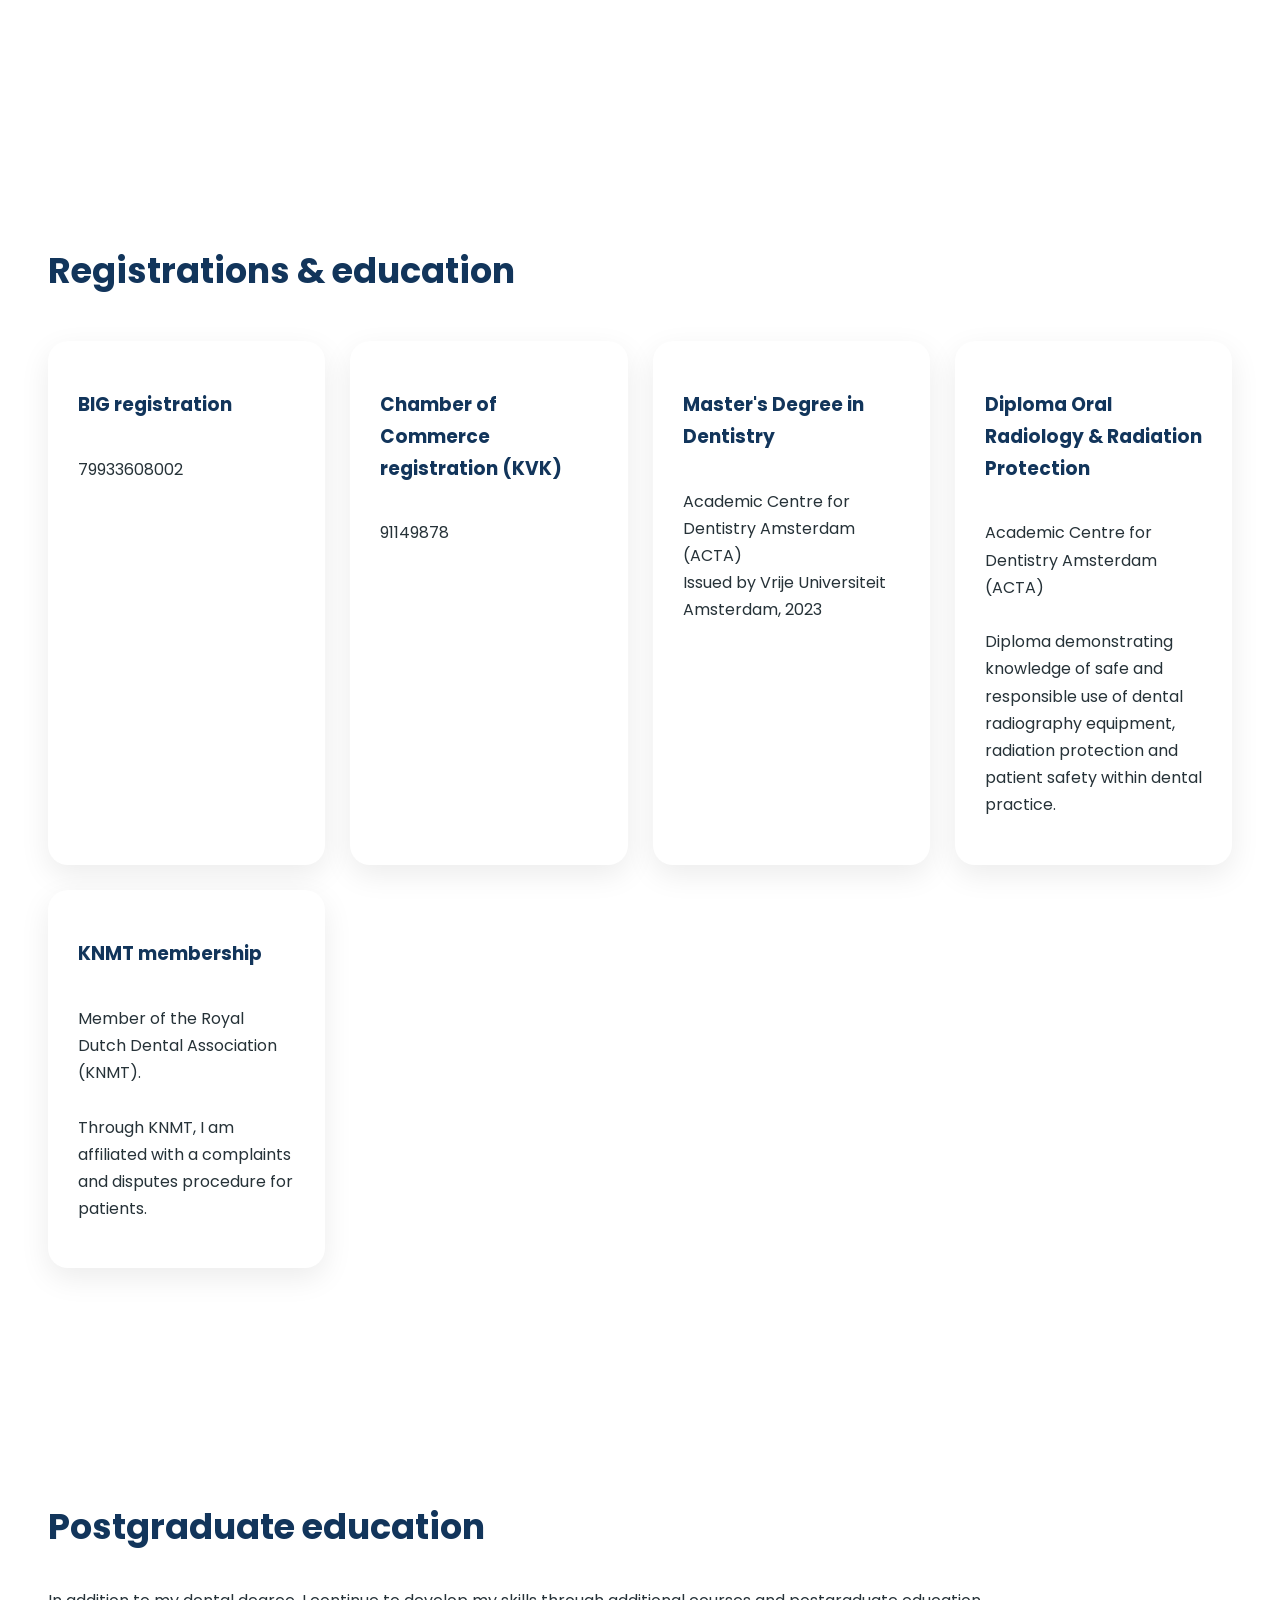
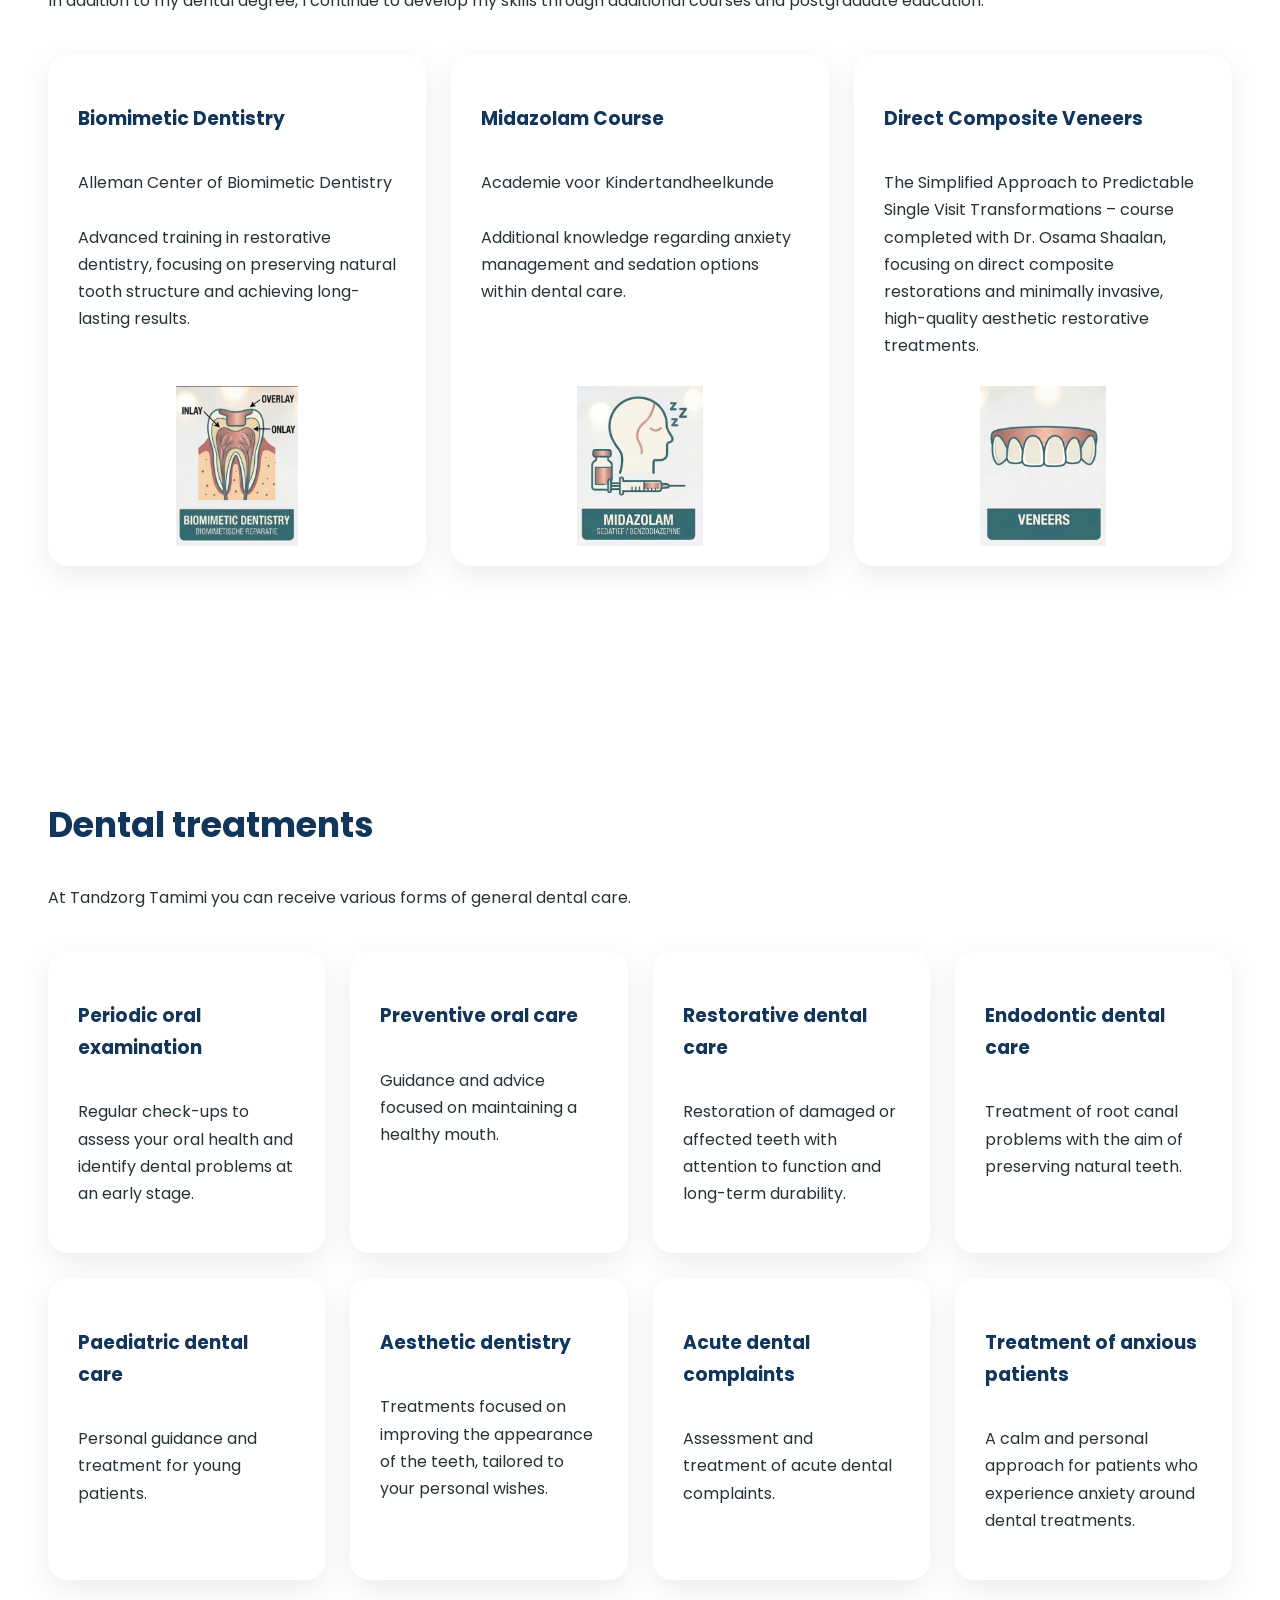
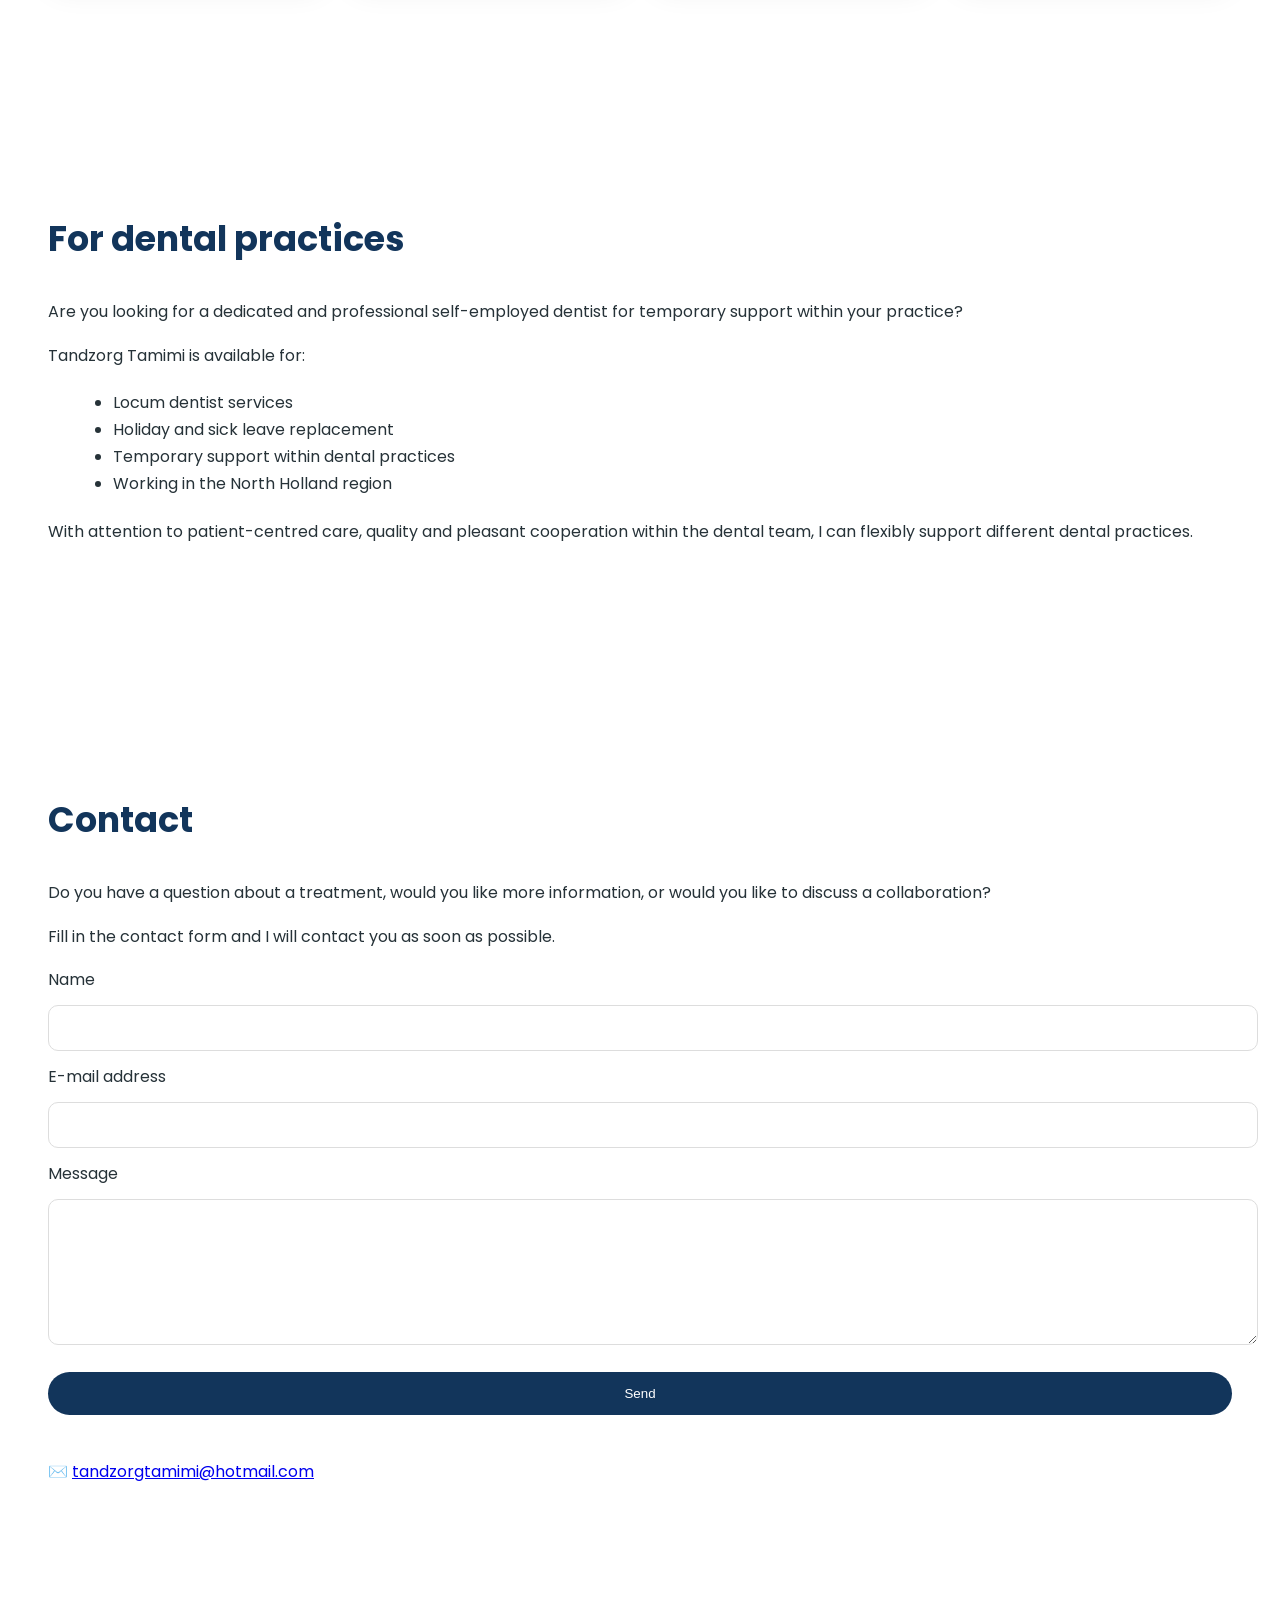
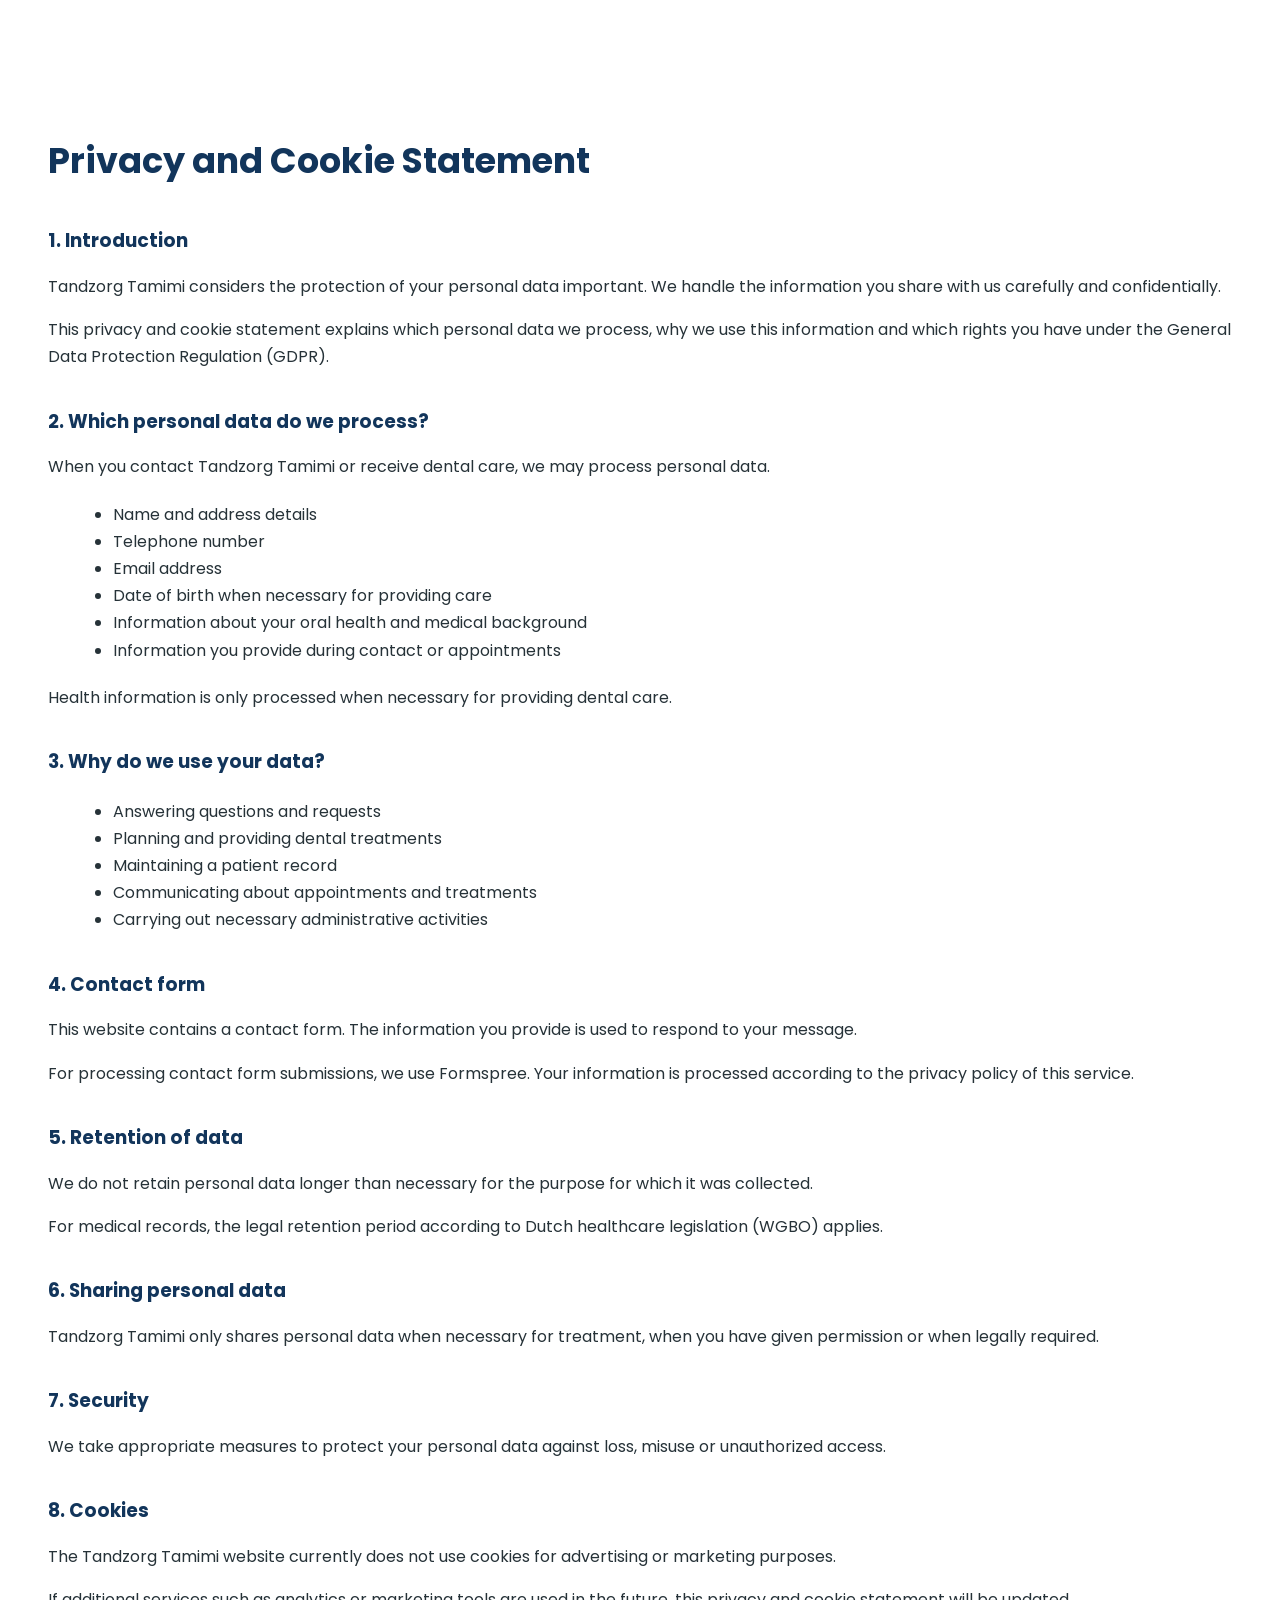
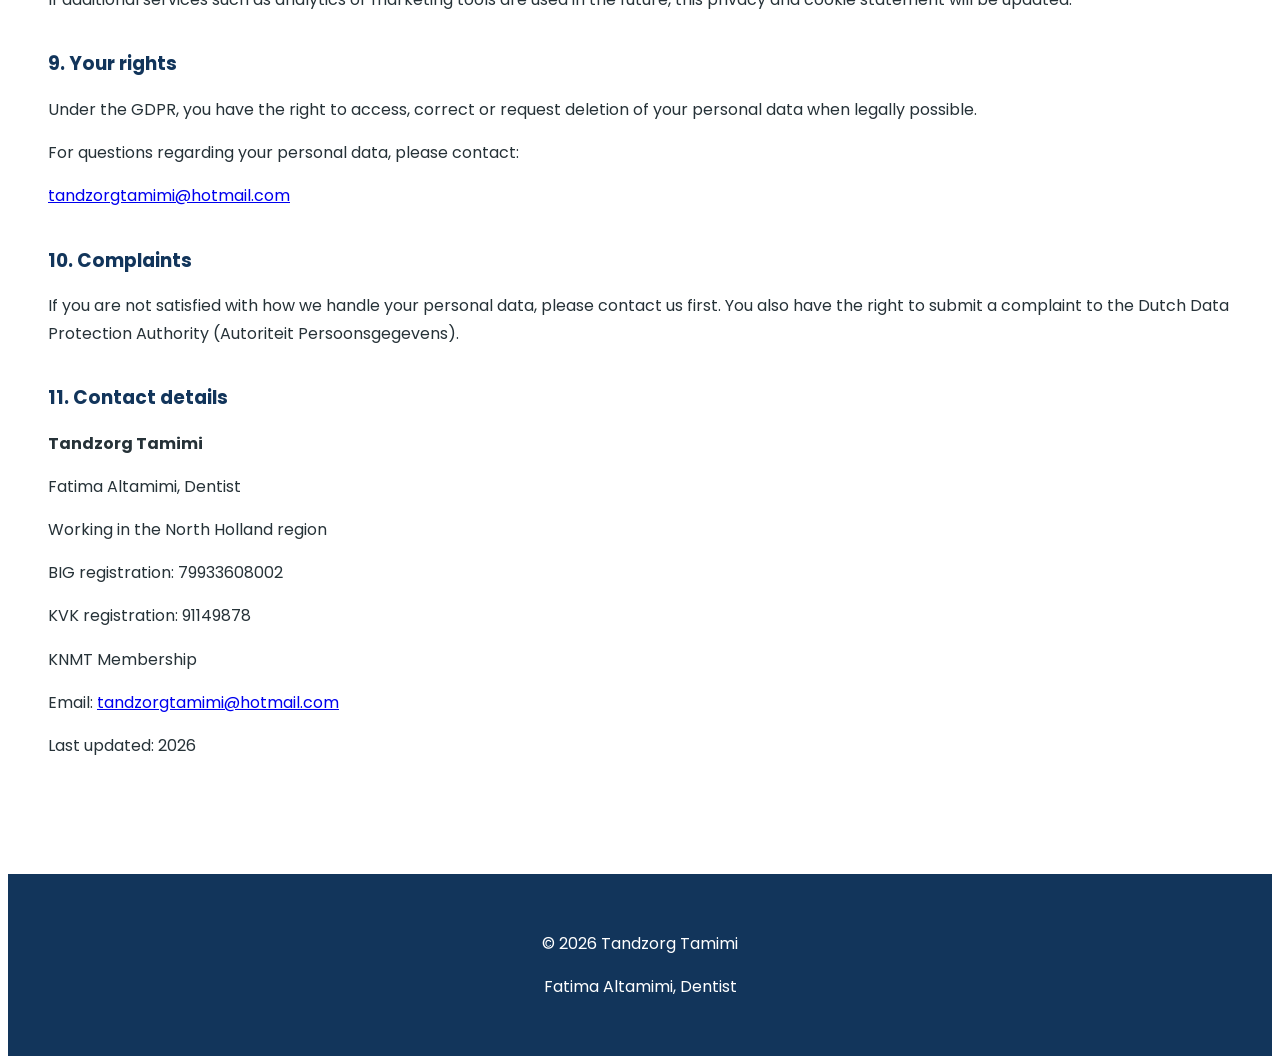
==== commit 64dc0ec1: "Update english.html" ====
--- a/english.html
+++ b/english.html
@@ -316,7 +316,7 @@
 </h3>
 
 <p>
-I will soon attend a course by Dr. Osama Shaalan focused on direct composite veneers and minimally invasive, high-quality aesthetic restorative treatments.
+The Simplified Approach to Predictable Single Visit Transformations – course completed with Dr. Osama Shaalan, focusing on direct composite restorations and minimally invasive, high-quality aesthetic restorative treatments.
 </p>
 
 <img src="images/veneers.jpg" class="education-icon" alt="Direct Composite Veneers">
